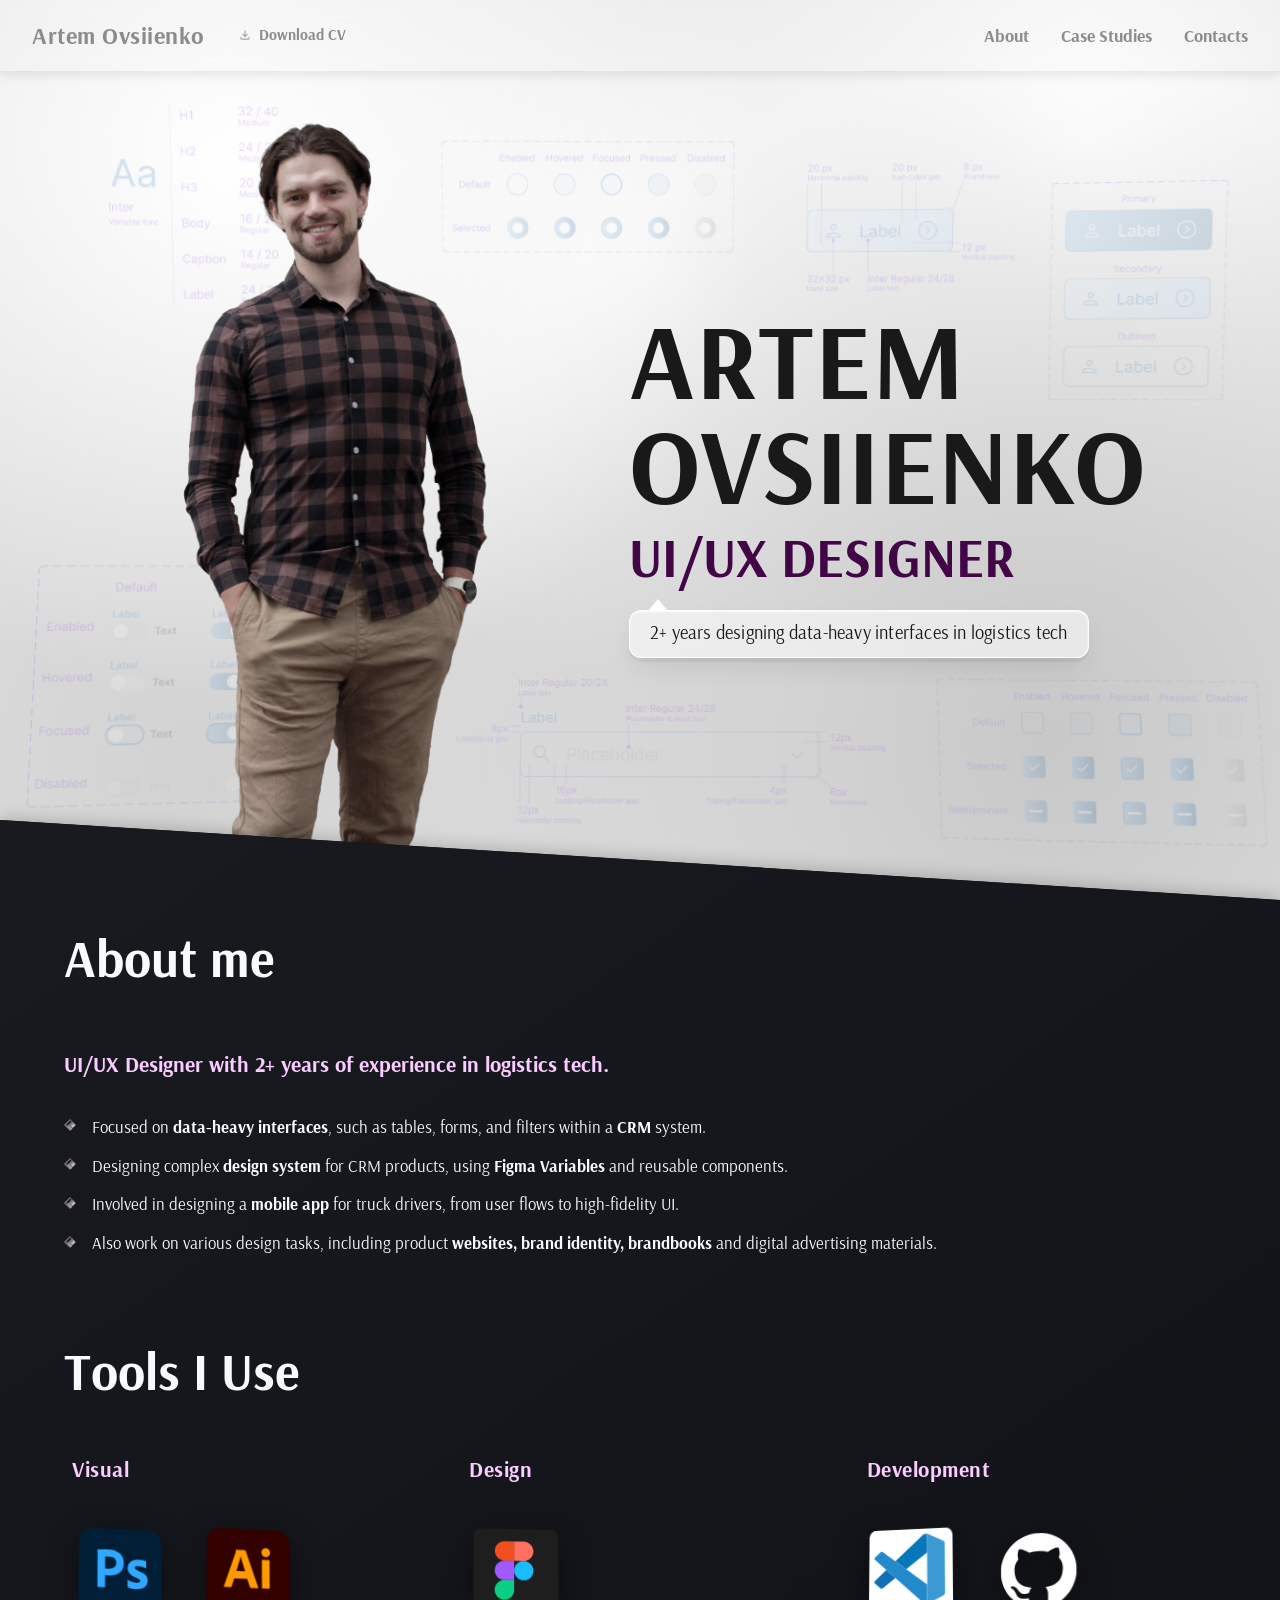
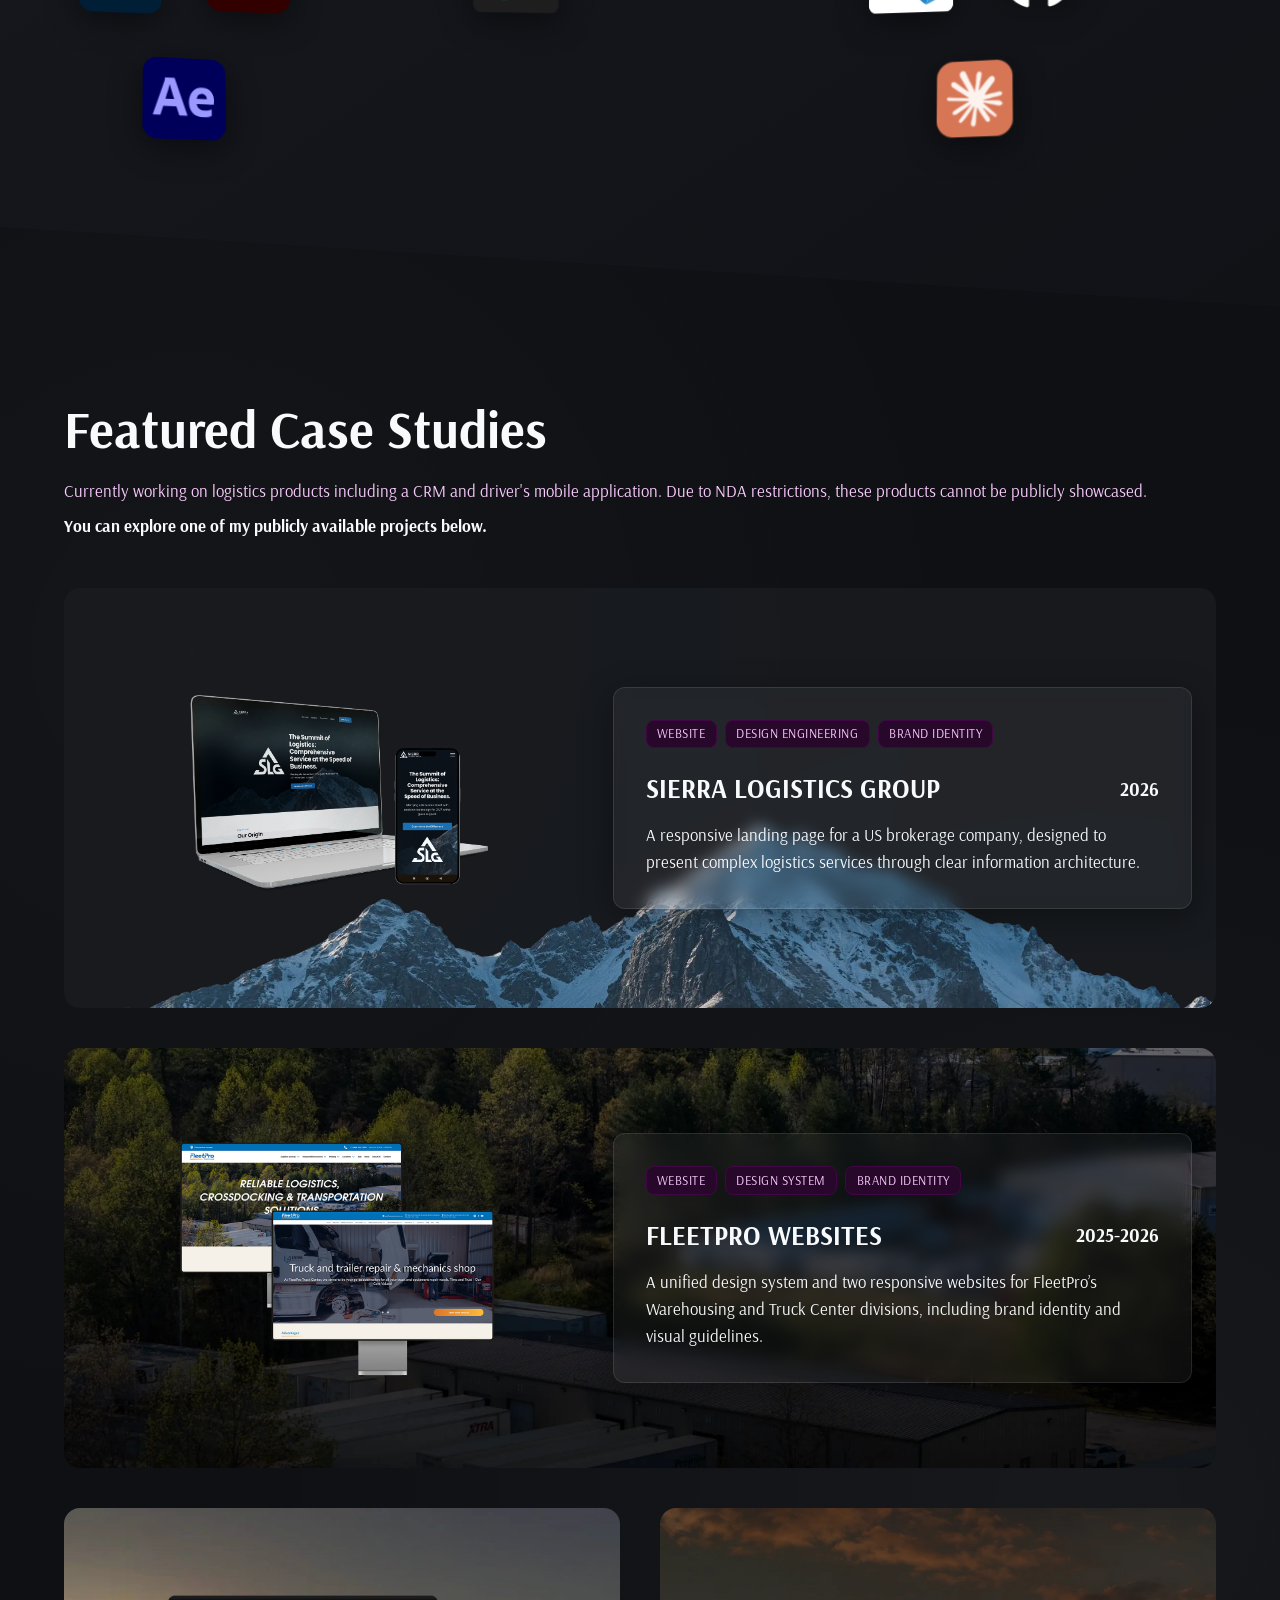
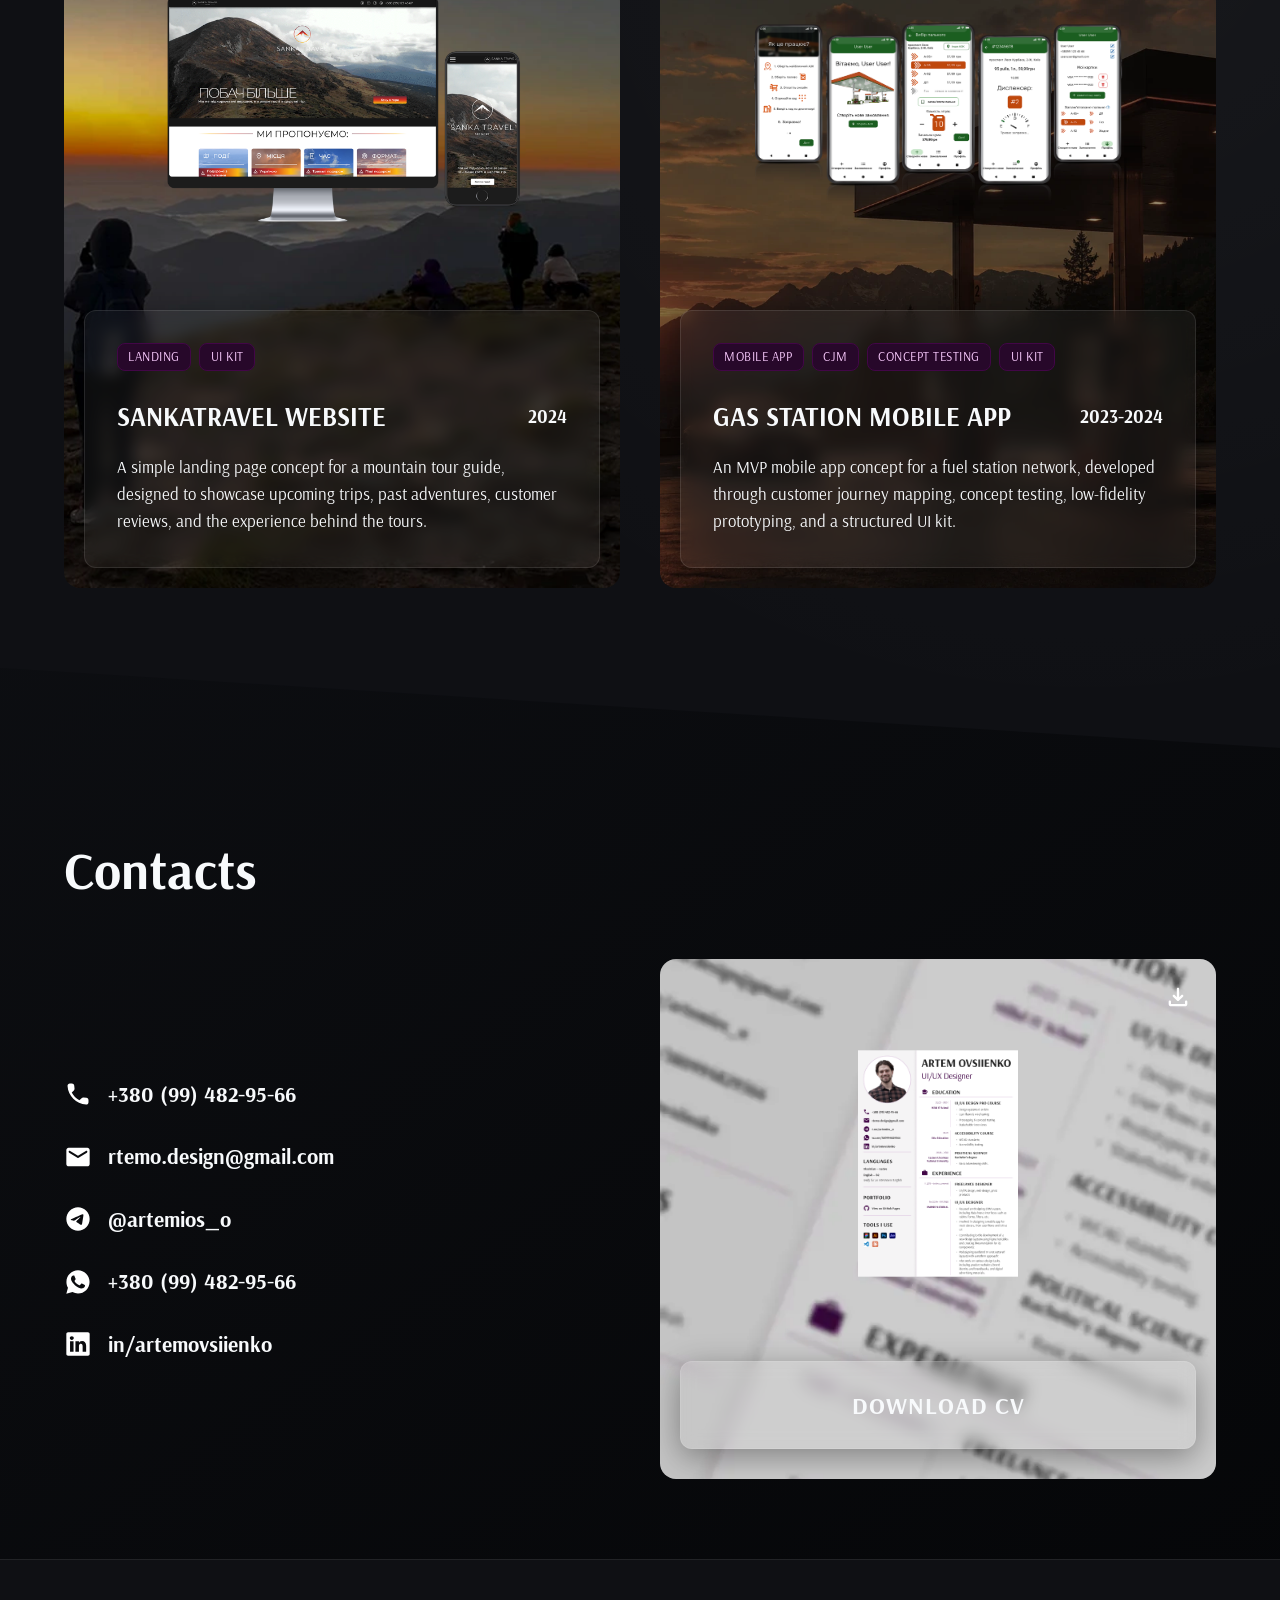
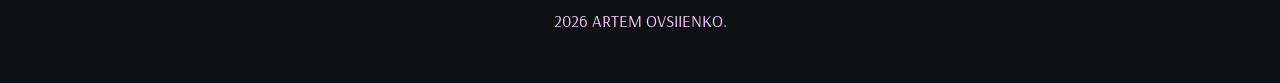
==== index.html @ ab47b5f5 "Update index.html" ====
<!DOCTYPE html>
<html lang="uk">
<head>
  <meta charset="UTF-8" />
  <meta name="viewport" content="width=device-width, initial-scale=1.0" />
  <title>ARTEM OVSIIENKO — UI/UX Designer</title>

  <!-- Open Graph / Messenger Link Previews -->
  <meta property="og:type" content="website" />
  <meta property="og:url" content="https://rtemodesign.github.io/Portfolio/" />
  <meta property="og:title" content="ARTEM OVSIIENKO — UI/UX Designer" />
  <meta property="og:description" content="2+ years designing data-heavy interfaces in logistics tech." />
  <meta property="og:image" content="https://rtemodesign.github.io/Portfolio/Media/og-preview.png" />

  <!-- Twitter / X Link Previews -->
  <meta name="twitter:card" content="summary_large_image" />
  <meta name="twitter:url" content="https://rtemodesign.github.io/Portfolio/" />
  <meta name="twitter:title" content="ARTEM OVSIIENKO — UI/UX Designer" />
  <meta name="twitter:description" content="2+ years designing data-heavy interfaces in logistics tech." />
  <meta name="twitter:image" content="https://rtemodesign.github.io/Portfolio/Media/og-preview.png" />
  
  <!-- Favicons & Manifest -->
  <link rel="icon" href="favicon.ico" sizes="any" />
  <link rel="icon" type="image/svg+xml" href="Media/icons/favicon.svg" />
  <link rel="icon" type="image/png" sizes="32x32" href="Media/icons/favicon-32x32.png" />
  <link rel="apple-touch-icon" href="Media/icons/apple-touch-icon.png" />
  <link rel="manifest" href="site.webmanifest" />

  <link rel="preconnect" href="https://fonts.googleapis.com">
  <link rel="preconnect" href="https://fonts.gstatic.com" crossorigin>
  <link href="https://fonts.googleapis.com/css2?family=Arsenal:ital,wght@0,400;0,700;1,400;1,700&display=swap" rel="stylesheet">
  
  <link rel="stylesheet" href="style.css" />
</head>
<body class="index-page">

  <header class="navbar navbar-home">
    <div class="logo-wrapper">
      <a href="index.html" class="logo">Artem Ovsiienko</a>
      <a href="Media/CV_Artem_Ovsiienko_UIUX.pdf" download class="header-cv-btn">
        <img src="Media/icons/download.svg" alt="" class="cv-icon" />
        <span>Download CV</span>
      </a>
    </div>
    <button class="nav-toggle" id="navToggle" aria-label="Toggle Navigation">
      <span class="bar"></span>
      <span class="bar"></span>
      <span class="bar"></span>
    </button>
    <nav class="nav-menu" id="navMenu">
      <a href="#about-me" class="nav-link">About</a>
      <a href="#work" class="nav-link">Case Studies</a>
      <a href="#contacts" class="nav-link">Contacts</a>
      <a href="Media/CV_Artem_Ovsiienko_UIUX.pdf" download class="nav-link nav-link-cv">Download CV</a>
    </nav>
  </header>

  <section id="about" class="hero-sticky-wrapper">
    <div class="hero-ui-layer" id="heroUiLayer">
      <!-- Desktop & Tablet Elements -->
      <img src="Media/hero/typography.png" alt="" class="ui-float ui-d ui-1" />
      <img src="Media/hero/radio.png" alt="" class="ui-float ui-d ui-2" />
      <img src="Media/hero/button1.png" alt="" class="ui-float ui-d ui-3" />
      <img src="Media/hero/button2.png" alt="" class="ui-float ui-d ui-4" />
      <img src="Media/hero/checkbox.png" alt="" class="ui-float ui-d ui-5" />
      <img src="Media/hero/input.png" alt="" class="ui-float ui-d ui-7" />
      <img src="Media/hero/toggle.png" alt="" class="ui-float ui-d ui-8" />

      <!-- Mobile Elements -->
      <img src="Media/hero/typographym.png" alt="" class="ui-float ui-m ui-m1" />
      <img src="Media/hero/radiom.png" alt="" class="ui-float ui-m ui-m2" />
      <img src="Media/hero/button1m.png" alt="" class="ui-float ui-m ui-m3" />
      <img src="Media/hero/button2m.png" alt="" class="ui-float ui-m ui-m4" />
      <img src="Media/hero/checkboxm.png" alt="" class="ui-float ui-m ui-m5" />
    </div>

    <div class="hero section section-hero">
      <div class="hero-container">
        <div class="hero-header-mobile">
          <h1 class="hero-title">ARTEM OVSIIENKO</h1>
          <p class="hero-lead">UI/UX Designer</p>
          <div class="hero-tagline-3d">
            <span>2+ years designing data-heavy interfaces in logistics tech</span>
          </div>
        </div>

        <div class="hero-img-wrapper">
          <img src="Media/hero/profile.webp" alt="Artem Ovsiienko" class="hero-photo" />
        </div>

        <div class="hero-text">
          <div class="hero-header-desktop">
            <h1 class="hero-title">ARTEM OVSIIENKO</h1>
            <p class="hero-lead">UI/UX Designer</p>
            <div class="hero-tagline-3d">
              <span>2+ years designing data-heavy interfaces in logistics tech</span>
            </div>
          </div>
        </div>
      </div>
    </div>
  </section>

  <div class="bg2-shadow-caster">
    <div class="main-scrolling-content">
      
      <!-- Combined About Me & Tools Section -->
      <section id="about-me" class="section" style="padding-top: 1rem;">
        <div class="section-header">
          <h2>About me</h2>
        </div>

        <p class="about-me-lead">UI/UX Designer with 2+ years of experience in logistics tech.</p>

        <ul class="custom-list">
          <li>Focused on <b>data-heavy interfaces</b>, such as tables, forms, and filters within a <b>CRM</b> system.</li>
          <li>Designing complex <b>design system</b> for CRM products, using <b>Figma Variables</b> and reusable components.</li>
          <li>Involved in designing a <b>mobile app</b> for truck drivers, from user flows to high-fidelity UI.</li>
          <li>Also work on various design tasks, including product <b>websites, brand identity, brandbooks</b> and digital advertising materials.</li>
        </ul>

        <!-- Tools Integrated Block -->
        <div style="margin-top: 4.5rem;">
          <div class="section-header" style="margin-bottom: 2.5rem;">
            <h2>Tools I Use</h2>
          </div>

          <div class="tools-columns-grid">
            <!-- Left Column: Visual -->
            <div class="tools-column">
              <h3 class="tools-column-title">Visual</h3>
              <div class="tools-icon-grid-triangle">
                <div class="tool-card-item">
                  <img src="Media/icons/photoshop.svg" alt="Adobe Photoshop" class="tool-card-icon tool-float-icon" />
                  <div class="tool-tooltip tooltip-right">
                    <h4 class="tooltip-title">Adobe Photoshop</h4>
                    <ul class="tooltip-list">
                      <li>Image editing</li>
                      <li>Visual assets & mockups</li>
                    </ul>
                  </div>
                </div>

                <div class="tool-card-item">
                  <img src="Media/icons/illustrator.svg" alt="Adobe Illustrator" class="tool-card-icon tool-float-icon" />
                  <div class="tool-tooltip tooltip-right">
                    <h4 class="tooltip-title">Adobe Illustrator</h4>
                    <ul class="tooltip-list">
                      <li>Vector graphics</li>
                      <li>Branding</li>
                    </ul>
                  </div>
                </div>

                <div class="tool-card-item tool-item-bottom">
                  <img src="Media/icons/aftereffects.svg" alt="Adobe After Effects" class="tool-card-icon tool-float-icon" />
                  <div class="tool-tooltip tooltip-right">
                    <h4 class="tooltip-title">Adobe After Effects</h4>
                    <ul class="tooltip-list">
                      <li>Motion for basic animations</li>
                    </ul>
                  </div>
                </div>
              </div>
            </div>

            <!-- Central Column: Design -->
            <div class="tools-column">
              <h3 class="tools-column-title">Design</h3>
              <div class="tools-icon-single">
                <div class="tool-card-item">
                  <img src="Media/icons/figma.svg" alt="Figma" class="tool-card-icon tool-float-icon" />
                  <div class="tool-tooltip tooltip-right">
                    <h4 class="tooltip-title">Figma</h4>
                    <ul class="tooltip-list">
                      <li>UI/UX</li>
                      <li>Variables</li>
                      <li>Design systems</li>
                      <li>Wireframing</li>
                      <li>Prototyping</li>
                    </ul>
                  </div>
                </div>
              </div>
            </div>

            <!-- Right Column: Development -->
            <div class="tools-column">
              <h3 class="tools-column-title">Development</h3>
              <div class="tools-icon-grid-triangle">
                <div class="tool-card-item">
                  <img src="Media/icons/vscode.svg" alt="Visual Studio Code" class="tool-card-icon tool-float-icon" />
                  <div class="tool-tooltip tooltip-left">
                    <h4 class="tooltip-title">Visual Studio Code</h4>
                    <ul class="tooltip-list">
                      <li>Website development</li>
                      <li>Front-end implementation</li>
                    </ul>
                  </div>
                </div>

                <div class="tool-card-item">
                  <img src="Media/icons/github.svg" alt="GitHub" class="tool-card-icon tool-float-icon" />
                  <div class="tool-tooltip tooltip-left">
                    <h4 class="tooltip-title">GitHub</h4>
                    <ul class="tooltip-list">
                      <li>Code hosting</li>
                      <li>Website deployment</li>
                      <li>Version control</li>
                    </ul>
                  </div>
                </div>

                <div class="tool-card-item tool-item-bottom">
                  <img src="Media/icons/claude.svg" alt="Claude" class="tool-card-icon tool-float-icon" />
                  <div class="tool-tooltip tooltip-left">
                    <h4 class="tooltip-title">Claude</h4>
                    <ul class="tooltip-list">
                      <li>AI-assisted design & development</li>
                    </ul>
                  </div>
                </div>
              </div>
            </div>
          </div>
        </div>
      </section>

      <!-- Featured Case Studies Section -->
      <section id="work" class="section-elevated-wrapper">
        <div class="section">
          <div class="section-header">
            <h2>Featured Case Studies</h2>
            <p class="nda-text">Currently working on logistics products including a CRM and driver's mobile application. Due to NDA restrictions, these products cannot be publicly showcased.</p>
            <p class="sub-text">You can explore one of my publicly available projects below.</p>
          </div>

          <!-- Main 3-Column Full-Width Cards -->
          <div class="cards-grid">
            <a href="sierralogisticsgroup.html" class="card card-full">
              <img src="Media/sierra_preview_BG.webp" alt="" class="card-bg-img" />
              <div class="card-visual">
                <img src="Media/sierra_preview_mockup.png" alt="" class="card-mockup-img" />
              </div>
              <div class="card-glass-holder">
                <div class="tag-group">
                  <span class="card-tag">WEBSITE</span>
                  <span class="card-tag">DESIGN ENGINEERING</span>
                  <span class="card-tag">BRAND IDENTITY</span>
                </div>
                <div class="card-glass-header">
                  <h3>Sierra Logistics Group</h3>
                  <span class="card-year">2026</span>
                </div>
                <p class="card-desc">A responsive landing page for a US brokerage company, designed to present complex logistics services through clear information architecture.</p>
              </div>
            </a>

            <a href="fleetpro.html" class="card card-full">
              <img src="Media/fleetpro_preview_BG.webp" alt="" class="card-bg-img" />
              <div class="card-visual">
                <img src="Media/fleetpro_preview_mockup.png" alt="" class="card-mockup-img" />
              </div>
              <div class="card-glass-holder">
                <div class="tag-group">
                  <span class="card-tag">WEBSITE</span>
                  <span class="card-tag">DESIGN SYSTEM</span>
                  <span class="card-tag">BRAND IDENTITY</span>
                </div>
                <div class="card-glass-header">
                  <h3>FleetPro websites</h3>
                  <span class="card-year">2025-2026</span>
                </div>
                <p class="card-desc">A unified design system and two responsive websites for FleetPro’s Warehousing and Truck Center divisions, including brand identity and visual guidelines.</p>
              </div>
            </a>
          </div>

          <!-- Secondary 2-Column Stacked Cards -->
          <div class="cards-grid-two" style="margin-top: 2.5rem;">
            <a href="sankatravel.html" class="card card-stacked">
              <img src="Media/sankatravel_preview_BG.webp" alt="" class="card-bg-img" />
              <div class="card-visual-top">
                <img src="Media/sankatravel_preview_mockup.png" alt="" class="card-mockup-img" />
              </div>
              <div class="card-glass-holder">
                <div class="tag-group">
                  <span class="card-tag">LANDING</span>
                  <span class="card-tag">UI KIT</span>
                </div>
                <div class="card-glass-header">
                  <h3>SankaTravel website</h3>
                  <span class="card-year">2024</span>
                </div>
                <p class="card-desc">A simple landing page concept for a mountain tour guide, designed to showcase upcoming trips, past adventures, customer reviews, and the experience behind the tours.</p>
              </div>
            </a>

            <a href="gasstation.html" class="card card-stacked">
              <img src="Media/gasstation_preview_BG.webp" alt="" class="card-bg-img" />
              <div class="card-visual-top">
                <img src="Media/gasstation_preview_mockup.png" alt="" class="card-mockup-img" />
              </div>
              <div class="card-glass-holder">
                <div class="tag-group">
                  <span class="card-tag">MOBILE APP</span>
                  <span class="card-tag">CJM</span>
                  <span class="card-tag">CONCEPT TESTING</span>
                  <span class="card-tag">UI KIT</span>
                </div>
                <div class="card-glass-header">
                  <h3>Gas Station mobile app</h3>
                  <span class="card-year">2023-2024</span>
                </div>
                <p class="card-desc">An MVP mobile app concept for a fuel station network, developed through customer journey mapping, concept testing, low-fidelity prototyping, and a structured UI kit.</p>
              </div>
            </a>
          </div>
        </div>
      </section>

      <section id="contacts" class="section contact-section-clean">
        <div class="section-header">
          <h2>Contacts</h2>
        </div>

        <div class="contact-grid-two">
          <div class="contact-list">
            <a href="tel:+380994829566" class="contact-item">
              <img src="Media/icons/phone.svg" alt="" class="contact-icon" />
              <span>+380 (99) 482-95-66</span>
            </a>
            <a href="mailto:rtemo.design@gmail.com" class="contact-item">
              <img src="Media/icons/email.svg" alt="" class="contact-icon" />
              <span>rtemo.design@gmail.com</span>
            </a>
            <a href="https://t.me/artemios_o" target="_blank" rel="noopener" class="contact-item">
              <img src="Media/icons/telegram.svg" alt="" class="contact-icon" />
              <span>@artemios_o</span>
            </a>
            <a href="https://wa.me/380994829566" target="_blank" rel="noopener" class="contact-item">
              <img src="Media/icons/whatsapp.svg" alt="" class="contact-icon" />
              <span>+380 (99) 482-95-66</span>
            </a>
            <a href="https://linkedin.com/in/artemovsiienko" target="_blank" rel="noopener" class="contact-item">
              <img src="Media/icons/linkedin.svg" alt="" class="contact-icon" />
              <span>in/artemovsiienko</span>
            </a>
          </div>

          <a href="Media/CV_Artem_Ovsiienko_UIUX.pdf" download class="card card-stacked card-cv">
            <img src="Media/cv_BG.webp" alt="" class="card-bg-img" />
            <div class="card-visual-top">
              <img src="Media/icons/download.svg" alt="" class="card-corner-icon" />
              <img src="Media/cv.png" alt="" class="card-mockup-img" />
            </div>
            <div class="card-glass-holder card-glass-holder-cv">
              <h3 class="cv-title-centered">DOWNLOAD CV</h3>
            </div>
          </a>
        </div>
      </section>

      <!-- Footer in Separate Standalone Section -->
      <section class="footer-section-wrapper">
        <footer>
          <p class="footer-text">2026 ARTEM OVSIIENKO.</p>
        </footer>
      </section>

    </div>
  </div>

  <script src="script.js"></script>
</body>
</html>
---- style.css ----
:root {
  --bg-dark: #090a0c;
  --bg-card: rgba(26, 28, 33, 0.75);
  --bg-elevated: #0f1014;
  --bg-solid-grey: #1a1c21;
  --text-primary: #f8fafc;
  --text-muted: #94a3b8;
  --accent: #e2e8f0;
  --accent-rose: #FBCCFF;
  --border-color: rgba(255, 255, 255, 0.12);
  --border-hover: rgba(255, 255, 255, 0.35);
  --font-family: 'Arsenal', sans-serif;
  --max-width: 1200px;
  --radius: 16px;
  --transition: all 0.8s cubic-bezier(0.22, 1, 0.36, 1);
  --scroll-progress: 0%;
}
* {
  box-sizing: border-box;
  margin: 0;
  padding: 0;
}
html {
  scroll-behavior: smooth;
}

/* Anchor Scroll Padding Offset */
#about-me,
#work,
#contacts {
  scroll-margin-top: 100px;
}

body {
  background-color: var(--bg-dark);
  background-image: 
    radial-gradient(circle at 15% 20%, rgba(50, 53, 61, 0.35) 0%, transparent 40%),
    radial-gradient(circle at 85% 60%, rgba(35, 38, 44, 0.45) 0%, transparent 45%),
    radial-gradient(circle at 50% 90%, rgba(20, 22, 26, 0.6) 0%, transparent 50%);
  background-attachment: fixed;
  color: var(--text-primary);
  font-family: var(--font-family);
  line-height: 1.6;
}
body.index-page {
  background-color: #c8c8c8; 
  background-image: none;
}
h1 { font-weight: 700; line-height: 1.02; letter-spacing: 0.5px; margin-bottom: 0.75rem; text-transform: uppercase; }
h2 { font-size: 3.25rem; font-weight: 700; margin-bottom: 0.5rem; }
h3 { font-size: 1.65rem; font-weight: 700; color: var(--text-primary); text-transform: uppercase; }
p { color: var(--text-muted); margin-bottom: 1rem; font-size: 1.05rem; }
a { color: var(--accent); text-decoration: none; transition: var(--transition); }
.section {
  max-width: var(--max-width);
  margin: 0 auto;
  padding: 5rem 1.5rem;
}
.section-hero {
  padding-top: clamp(3.2rem, 7vh, 5.5rem);
  padding-bottom: 0;
  width: 100%;
  height: 100%;
  display: flex;
  align-items: flex-end;
  position: relative;
  z-index: 3;
}
.section-no-frame {
  background: transparent;
  padding: 5rem 1.5rem;
}
.section-header {
  margin-bottom: 3rem;
}
.nda-text, .earlier-work-intro {
  color: var(--accent-rose);
  font-size: 1.05rem;
  margin-bottom: 0.5rem;
}
.section-header .sub-text {
  color: var(--text-primary);
  font-weight: 700;
  margin-top: 0.5rem;
}
.custom-list {
  list-style: none;
  padding-left: 0;
  margin-bottom: 1.5rem;
}
.custom-list li {
  position: relative;
  padding-left: 1.75rem;
  margin-bottom: 0.75rem;
  color: var(--text-primary);
  font-size: 1.05rem;
  font-weight: 400;
}
.custom-list li b {
  font-weight: 700;
  color: var(--text-primary);
}
.custom-list li::before {
  content: "";
  position: absolute;
  left: 0;
  top: 0.35rem;
  width: 12px;
  height: 12px;
  background: url('Media/icons/diamond.svg') no-repeat center center;
  background-size: contain;
}
.custom-list-dark li {
  color: #0f172a !important;
}
.custom-list-dark li b {
  color: #0f172a !important;
}
.hero-lead {
  font-size: 1.5rem;
  font-weight: 700;
  line-height: 1.35;
  color: var(--accent-rose);
  margin-bottom: 2.5rem;
}
.hero-header-mobile {
  display: none;
}
.hero-header-desktop {
  display: block;
}
.navbar {
  position: fixed;
  top: 0;
  left: 0;
  right: 0;
  width: 100%;
  backdrop-filter: blur(8px);
  -webkit-backdrop-filter: blur(8px);
  display: flex;
  flex-wrap: wrap;
  justify-content: space-between;
  align-items: center;
  padding: 1rem 2rem;
  z-index: 1000;
  box-shadow: 0 2px 12px rgba(0, 0, 0, 0.12);
  transition: var(--transition);
  background: rgba(220, 220, 220, 0.05) !important;
  border-bottom: 1px solid rgba(255, 255, 255, 0.1);
}
.navbar .logo,
.navbar .header-phone,
.navbar .nav-link,
.navbar .header-cv-btn {
  color: #8C8C8C !important;
}
.navbar .nav-link:hover,
.navbar .header-phone:hover,
.navbar .logo:hover,
.navbar .header-cv-btn:hover {
  color: #C0A5C2 !important;
}
.logo-wrapper {
  display: flex;
  align-items: center;
  gap: 1.25rem;
}
.logo {
  font-size: 1.5rem;
  font-weight: 700;
  letter-spacing: 0.5px;
  transition: var(--transition);
}
.header-cv-btn {
  display: inline-flex;
  align-items: center;
  gap: 0.45rem;
  font-weight: 700;
  font-size: 0.95rem;
  text-decoration: none;
  padding: 0.35rem 0.8rem;
  border: 1px solid rgba(255, 255, 255, 0.18);
  border-radius: 6px;
  background: rgba(255, 255, 255, 0.03);
  transition: var(--transition);
}
.header-cv-btn .cv-icon {
  width: 14px;
  height: 14px;
  object-fit: contain;
  filter: brightness(0) invert(0.65);
  transition: var(--transition);
}
.header-cv-btn:hover {
  border-color: rgba(180, 180, 180, 0.4);
  background: rgba(255, 255, 255, 0.08);
}
.header-cv-btn:hover .cv-icon {
  filter: brightness(0) invert(0.75);
}
.nav-link-cv {
  display: none !important;
}
.nav-menu {
  display: flex;
  align-items: center;
  gap: 2rem;
}
.nav-link {
  font-weight: 700;
  font-size: 1.1rem;
  display: inline-block;
  transition: transform 0.25s ease, color 0.25s ease;
  transform-origin: center;
}
.nav-link.active {
  color: var(--text-primary) !important;
  transform: scale(1.1);
  text-shadow: 0 0 12px rgba(248, 250, 252, 0.3);
}
.nav-toggle {
  display: none;
  background: none;
  border: none;
  cursor: pointer;
  flex-direction: column;
  gap: 5px;
}
.bar {
  width: 24px;
  height: 2px;
  background-color: #8C8C8C;
  transition: var(--transition);
}
.nav-external-icon {
  width: 14px;
  height: 14px;
  object-fit: contain;
  filter: brightness(0) invert(0.65);
  transition: var(--transition);
}
.mobile-only-floating {
  display: none !important;
}
.btn,
.btn-outline-back,
.btn-floating-external,
.btn-section-external {
  display: inline-flex;
  align-items: center;
  justify-content: center;
  padding: 0.6rem 1.25rem;
  border-radius: 8px;
  font-weight: 700;
  font-size: 1rem;
  text-align: center;
  cursor: pointer;
  transition: var(--transition);
  text-decoration: none !important;
  color: #8C8C8C !important;
  background: rgba(255, 255, 255, 0.03);
  border: 1px solid rgba(255, 255, 255, 0.18);
}
.btn:hover,
.btn-outline-back:hover,
.btn-floating-external:hover,
.btn-section-external:hover {
  color: #C0A5C2 !important;
  border-color: rgba(180, 180, 180, 0.4);
  background: rgba(255, 255, 255, 0.08);
  transform: translateY(-2px);
}
.btn:hover .nav-external-icon,
.btn-outline-back:hover .nav-external-icon,
.btn-floating-external:hover .external-icon,
.btn-section-external:hover .nav-external-icon {
  filter: brightness(0) invert(0.75);
}
.hero-sticky-wrapper {
  position: sticky;
  top: 0;
  z-index: 1;
  height: 100vh;
  min-height: 100vh;
  display: flex;
  align-items: flex-end;
  justify-content: center;
  background-color: #e5e5e5; 
  background-image: 
    radial-gradient(circle at 18% 18%, #ffffff 0%, transparent 42%),
    radial-gradient(circle at 82% 82%, #c8c8c8 0%, transparent 52%),
    radial-gradient(circle at 50% 30%, #f9f9f9 0%, transparent 45%),
    radial-gradient(circle at 85% 15%, #ffffff 0%, transparent 35%),
    radial-gradient(circle at 15% 85%, #d2d2d2 0%, transparent 48%);
  overflow: hidden;
  perspective: 1200px;
}
.hero-ui-layer {
  position: absolute;
  top: 0;
  left: 0;
  width: 100%;
  height: 100%;
  z-index: 2;
  pointer-events: none;
  transform-style: preserve-3d;
}
.ui-float {
  position: absolute;
  will-change: transform, opacity;
  transform-style: preserve-3d;
  opacity: 0.2;
  transition: opacity 1.8s cubic-bezier(0.16, 1, 0.3, 1);
}
.ui-float.tagline-active {
  opacity: 0.7;
}
.ui-m { display: none; }
.ui-1 { width: clamp(160px, 15vw, 246px); top: 11%; left: 8%; transform-origin: center; }
.ui-2 { width: clamp(250px, 24vw, 424px); top: 15%; left: 34%; transform-origin: center; }
.ui-3 { width: clamp(180px, 18vw, 316px); top: 18%; right: 20%; transform-origin: center; }
.ui-4 { width: clamp(160px, 15vw, 272px); top: 19%; right: 4%; transform-origin: center; }
.ui-5 { width: clamp(260px, 25vw, 440px); bottom: 6%; right: 2%; transform-origin: center; }
.ui-7 { width: clamp(300px, 35vw, 642px); bottom: 8%; right: 30%; transform-origin: center; }
.ui-8 { width: clamp(180px, 20vw, 307px); bottom: 10%; left: 3%; transform-origin: center; }

.hero-container {
  display: grid;
  grid-template-columns: 1fr 1.1fr;
  gap: 2rem;
  width: 100%;
  height: 100%;
  align-items: stretch;
}
.hero-img-wrapper {
  width: 100%;
  height: 100%;
  display: flex;
  align-items: flex-end;
  overflow: hidden;
}
.hero-photo {
  width: 100%;
  max-height: calc(100vh - 65px);
  object-fit: contain;
  display: block;
  margin-bottom: 0;
}
.hero-text {
  display: flex;
  flex-direction: column;
  justify-content: center;
  height: 100%;
}

.index-page .hero-title {
  font-size: clamp(4rem, 12vh, 11rem) !important;
  line-height: 0.98;
  color: #191919 !important;
}
.index-page .hero-lead {
  font-size: clamp(3rem, 6vh, 7rem) !important;
  font-weight: 700;
  line-height: 1.05;
  color: #420647 !important;
  margin-bottom: 0;
  text-transform: uppercase;
}

/* === HERO 3D TAGLINE BADGE === */
.hero-tagline-3d {
  position: relative;
  display: inline-flex;
  align-items: center;
  margin-top: 1.5rem;
  padding: 0.65rem 1.25rem;
  background: rgba(255, 255, 255, 0.55);
  backdrop-filter: blur(16px);
  -webkit-backdrop-filter: blur(16px);
  border: 1px solid rgba(255, 255, 255, 0.85);
  border-radius: 12px;
  color: #191919;
  font-size: 1.15rem;
  font-weight: 400;
  line-height: 1.35;
  letter-spacing: 0.2px;
  box-shadow: 
    0 12px 30px -8px rgba(0, 0, 0, 0.12),
    0 4px 0 0 rgba(0, 0, 0, 0.05),
    inset 0 1px 2px rgba(255, 255, 255, 0.9);
  transform: translateZ(15px);
  transition: transform 0.8s cubic-bezier(0.16, 1, 0.3, 1), box-shadow 0.8s cubic-bezier(0.16, 1, 0.3, 1), background 0.8s ease;
  will-change: transform;
  cursor: pointer;
}

.hero-tagline-3d::before {
  content: "";
  position: absolute;
  bottom: 100%;
  left: 18px;
  border-width: 0 10px 12px 10px;
  border-style: solid;
  border-color: transparent transparent #ffffff transparent;
  transition: border-color 0.8s ease;
}

.hero-tagline-3d:hover {
  transform: translateZ(25px) translateY(-3px);
  background: rgba(255, 255, 255, 0.75);
  box-shadow: 
    0 18px 36px -8px rgba(0, 0, 0, 0.16),
    0 6px 0 0 rgba(0, 0, 0, 0.08),
    inset 0 1px 2px rgba(255, 255, 255, 1);
}

.hero-tagline-3d:hover::before {
  border-color: transparent transparent #ffffff transparent;
}

.tagline-diamond {
  display: none !important;
}

.bg2-shadow-caster {
  position: relative;
  z-index: 2;
  margin-top: -80px;
  filter: drop-shadow(0 -2px 8px rgba(0, 0, 0, 0.2));
}
.main-scrolling-content {
  background-color: #050608;
  background-image: linear-gradient(145deg, #181a20 0%, #050608 100%);
  clip-path: polygon(0 0, 100% 80px, 100% 100%, 0 100%);
  padding-top: 5rem;
}

.about-me-lead {
  font-size: 1.35rem;
  font-weight: 700;
  color: var(--accent-rose);
  margin-bottom: 2rem;
}

.section-elevated-wrapper {
  width: 100vw;
  position: relative;
  left: 50%;
  right: 50%;
  margin-left: -50vw;
  margin-right: -50vw;
  background-color: var(--bg-elevated);
  background-image: 
    radial-gradient(circle at 15% 20%, rgba(255, 255, 255, 0.025) 0%, transparent 40%),
    radial-gradient(circle at 85% 60%, rgba(255, 255, 255, 0.035) 0%, transparent 50%);
  color: var(--text-primary);
  clip-path: polygon(0 0, 100% 80px, 100% 100%, 0 calc(100% - 80px));
  padding-top: 80px; 
  padding-bottom: 80px;
}

.card {
  text-decoration: none !important;
  color: inherit;
  cursor: pointer;
}
.cards-grid {
  display: grid;
  grid-template-columns: repeat(3, 1fr);
  gap: 2.5rem;
}
.card-full {
  grid-column: span 3;
  display: grid;
  grid-template-columns: 1fr 1.1fr;
  align-items: center;
  background-color: var(--bg-card);
  border: none;
  border-radius: var(--radius);
  overflow: hidden;
  position: relative;
  transition: var(--transition);
  min-height: 420px;
}
.card-title-rose {
  color: var(--accent-rose);
}
.card-stacked {
  display: flex;
  flex-direction: column;
  background-color: var(--bg-card);
  border: none;
  border-radius: var(--radius);
  overflow: hidden;
  position: relative;
  transition: var(--transition);
  min-height: 680px;
}
.card-visual-top {
  position: relative;
  z-index: 2;
  width: 100%;
  height: 400px;
  display: flex;
  align-items: center;
  justify-content: center;
  padding: 0.5rem 1.5rem 0;
  overflow: hidden;
}
.card-corner-icon {
  position: absolute;
  top: 1.5rem;
  right: 1.5rem;
  width: 28px;
  height: 28px;
  z-index: 3;
  object-fit: contain;
  transition: var(--transition);
}
.card-bg-img {
  position: absolute;
  top: 0;
  left: 0;
  width: 100%;
  height: 100%;
  object-fit: cover;
  z-index: 1;
  transform: scale(1);
  transition: var(--transition);
}
.card-visual {
  position: relative;
  z-index: 2;
  width: 100%;
  height: 100%;
  min-height: 380px;
  display: flex;
  align-items: center;
  justify-content: center;
  padding: 1.5rem;
}
.card-mockup-img {
  position: relative;
  z-index: 2;
  max-width: 90%;
  max-height: 85%;
  object-fit: contain;
  transform: scale(0.8);
  transition: var(--transition);
}
.card-visual-top .card-mockup-img {
  max-width: 100%;
  max-height: 100%;
  transform: scale(0.8);
}

/* === CARD GLASS HOLDER & FIREFLY INTERACTIVE GLOW === */
.card-glass-holder {
  position: relative;
  z-index: 2;
  margin: 1.5rem 1.5rem 1.5rem 0;
  padding: 2rem;
  background: rgba(255, 255, 255, 0.05);
  backdrop-filter: blur(8px);
  -webkit-backdrop-filter: blur(8px);
  border: 1px solid rgba(255, 255, 255, 0.10);
  border-radius: calc(var(--radius) - 4px);
  display: flex;
  flex-direction: column;
  justify-content: space-between;
  flex-grow: 1;
  transition: var(--transition);
  box-shadow: 0 8px 32px 0 rgba(0, 0, 0, 0.37);
  overflow: hidden;
}

/* Mouse-following "Firefly" gradient glow */
.card-glass-holder::before {
  content: "";
  position: absolute;
  top: 0;
  left: 0;
  right: 0;
  bottom: 0;
  border-radius: inherit;
  background: radial-gradient(
    380px circle at var(--vp-x, 50%) var(--vp-y, 50%),
    rgba(251, 204, 255, 0.10) 0%,
    rgba(226, 165, 235, 0.04) 35%,
    rgba(251, 204, 255, 0) 70%
  );
  opacity: 0;
  pointer-events: none;
  transition: opacity 0.5s ease;
  z-index: 1;
}

.card:hover .card-glass-holder::before {
  opacity: 1;
}

.card-stacked .card-glass-holder {
  margin: 0.1rem 1.25rem 1.25rem;
}

.card-glass-holder > * {
  position: relative;
  z-index: 2;
}

.card-glass-header {
  display: flex;
  justify-content: space-between;
  align-items: center;
  margin-bottom: 0.75rem; 
}

/* === CARD TAGS / CHIPS === */
.tag-group {
  display: flex;
  align-items: center;
  flex-wrap: wrap;
  gap: 0.5rem;
  margin-bottom: 1.25rem;
}
.card-tag {
  font-size: 0.8rem;
  font-weight: 400;
  color: #FBCCFF;
  background-color: #27082A;
  border: 1px solid #420647;
  text-transform: uppercase;
  padding: 0.35rem 0.65rem;
  border-radius: 8px;
  letter-spacing: 0.5px;
  line-height: 1.2;
}
.card-year {
  font-size: 1.15rem;
  font-weight: 700;
  color: #F8FAFC;
}
.card-desc {
  color: #F8FAFC;
  font-size: 1.05rem;
  margin-bottom: 0;
}
.card:hover {
  box-shadow: 0 16px 40px rgba(0, 0, 0, 0.6);
}
.card:hover .card-bg-img {
  transform: scale(1.02);
}
.card:hover .card-mockup-img {
  transform: scale(1) translateY(-4px);
}
.card-stacked:hover .card-visual-top .card-mockup-img {
  transform: scale(1) translateY(-4px);
}
.card:hover .card-corner-icon {
  transform: translateY(-2px) scale(1.1);
}
.card:hover .card-glass-holder {
  background: rgba(255, 255, 255, 0.08);
  border-color: rgba(255, 255, 255, 0.20);
}

/* === TOOLS I USE SECTION STYLING & TOOLTIPS === */
.tools-columns-grid {
  display: grid;
  grid-template-columns: repeat(3, 1fr);
  gap: 2.5rem;
  margin-top: 2rem;
}
.tools-column {
  display: flex;
  flex-direction: column;
  align-items: flex-start;
  text-align: left;
  padding: 0 0.5rem;
  position: relative;
  z-index: 1;
}
.tools-column:hover {
  z-index: 20;
}
.tools-column-title {
  font-size: 1.35rem;
  font-weight: 700;
  color: var(--accent-rose);
  letter-spacing: 0.5px;
  margin-bottom: 2.5rem;
  text-align: left;
  text-transform: none;
}

.tools-icon-single {
  display: flex;
  justify-content: flex-start;
  align-items: center;
  width: 100%;
}

.tools-icon-grid-triangle {
  display: grid;
  grid-template-columns: repeat(2, auto);
  gap: 2.25rem 2.25rem;
  justify-content: flex-start;
  align-items: center;
  width: 100%;
}
.tools-icon-grid-triangle .tool-item-bottom {
  grid-column: 1 / -1;
  justify-self: center;
}

.tool-card-item {
  position: relative;
  display: flex;
  flex-direction: column;
  align-items: center;
  cursor: pointer;
  perspective: 1000px;
  z-index: 1;
}
.tool-card-item:hover {
  z-index: 100;
}

.tool-card-icon {
  width: 92px;
  height: 92px;
  object-fit: contain;
  filter: drop-shadow(0 8px 16px rgba(0, 0, 0, 0.45));
  will-change: transform;
  transition: filter 0.5s ease;
}

/* === Liquid Glass Tooltip Base === */
.tool-tooltip {
  position: absolute;
  top: 50%;
  background: rgba(255, 255, 255, 0.05);
  backdrop-filter: blur(16px);
  -webkit-backdrop-filter: blur(16px);
  border: 1px solid rgba(255, 255, 255, 0.15);
  border-radius: 12px;
  padding: 1.1rem 1.4rem;
  box-shadow: 0 16px 40px rgba(0, 0, 0, 0.6);
  z-index: 200;
  pointer-events: none;
  opacity: 0;
  visibility: hidden;
  width: max-content;
  min-width: 210px;
  text-align: left;
}

/* --- Expanding from Left to Right (0.85s) --- */
.tooltip-right {
  left: calc(100% + 20px);
  transform: translateY(-50%) translateX(-20px);
  clip-path: inset(0 100% 0 0);
  transition: opacity 0.6s ease, visibility 0.6s ease, transform 0.85s cubic-bezier(0.16, 1, 0.3, 1), clip-path 0.85s cubic-bezier(0.16, 1, 0.3, 1);
}
.tooltip-right::before {
  content: "";
  position: absolute;
  top: 50%;
  right: 100%;
  transform: translateY(-50%);
  border-width: 7px;
  border-style: solid;
  border-color: transparent rgba(255, 255, 255, 0.15) transparent transparent;
}
.tool-card-item:hover .tooltip-right {
  opacity: 1;
  visibility: visible;
  transform: translateY(-50%) translateX(0);
  clip-path: inset(0 0 0 0);
}

/* --- Expanding from Right to Left (0.85s) --- */
.tooltip-left {
  right: calc(100% + 20px);
  transform: translateY(-50%) translateX(20px);
  clip-path: inset(0 0 0 100%);
  transition: opacity 0.6s ease, visibility 0.6s ease, transform 0.85s cubic-bezier(0.16, 1, 0.3, 1), clip-path 0.85s cubic-bezier(0.16, 1, 0.3, 1);
}
.tooltip-left::before {
  content: "";
  position: absolute;
  top: 50%;
  left: 100%;
  transform: translateY(-50%);
  border-width: 7px;
  border-style: solid;
  border-color: transparent transparent transparent rgba(255, 255, 255, 0.15);
}
.tool-card-item:hover .tooltip-left {
  opacity: 1;
  visibility: visible;
  transform: translateY(-50%) translateX(0);
  clip-path: inset(0 0 0 0);
}

/* === Tooltip Text & List Content === */
.tooltip-title {
  font-size: 1.1rem;
  font-weight: 700;
  color: #ffffff;
  margin-bottom: 0.75rem;
  border-bottom: 1px solid rgba(255, 255, 255, 0.12);
  padding-bottom: 0.4rem;
  opacity: 0;
  transform: translateY(6px);
  transition: opacity 0.35s ease, transform 0.35s ease;
}

.tooltip-list {
  list-style: none;
  padding: 0;
  margin: 0;
}
.tooltip-list li {
  position: relative;
  padding-left: 1.35rem;
  margin-bottom: 0.4rem;
  color: var(--accent-rose);
  font-size: 0.95rem;
  font-weight: 700;
  white-space: nowrap;
  opacity: 0;
  transform: translateY(6px);
  transition: opacity 0.35s ease, transform 0.35s ease;
}
.tooltip-list li:last-child {
  margin-bottom: 0;
}
.tooltip-list li::before {
  content: "";
  position: absolute;
  left: 0;
  top: 0.25rem;
  width: 10px;
  height: 10px;
  background: url('Media/icons/diamond.svg') no-repeat center center;
  background-size: contain;
}

/* Staggered Text Entrance */
.tool-card-item:hover .tooltip-title {
  opacity: 1;
  transform: translateY(0);
  transition-delay: 0.3s;
}
.tool-card-item:hover .tooltip-list li {
  opacity: 1;
  transform: translateY(0);
  transition-delay: 0.4s;
}
.tool-card-item:hover .tooltip-list li:nth-child(2) { transition-delay: 0.48s; }
.tool-card-item:hover .tooltip-list li:nth-child(3) { transition-delay: 0.56s; }
.tool-card-item:hover .tooltip-list li:nth-child(4) { transition-delay: 0.64s; }
.tool-card-item:hover .tooltip-list li:nth-child(5) { transition-delay: 0.72s; }

.cards-grid-two {
  display: grid;
  grid-template-columns: repeat(2, 1fr);
  gap: 2.5rem;
}
.contact-section-clean {
  padding: 5rem 1.5rem;
}
.contact-grid-two {
  display: grid;
  grid-template-columns: 1fr 1fr;
  gap: 2.5rem;
  align-items: stretch;
}
.contact-list {
  display: flex;
  flex-direction: column;
  justify-content: center;
  gap: 1.75rem;
}
.contact-item {
  display: flex;
  align-items: center;
  gap: 1rem;
  color: var(--text-primary);
  font-size: 1.35rem;
  font-weight: 700;
  text-decoration: none !important;
  transition: var(--transition);
}
.contact-item:hover {
  color: var(--accent-rose);
  transform: translateX(4px);
}
.contact-icon {
  width: 28px;
  height: 28px;
  object-fit: contain;
  transition: var(--transition);
}
.card-cv {
  min-height: 520px;
}
.card-glass-holder-cv {
  align-items: center;
  justify-content: center;
  margin: 0.75rem 1.25rem 1.25rem;
  padding: 1.5rem;
  flex-grow: 0;
}
.cv-title-centered {
  text-align: center;
  font-size: 1.5rem;
  letter-spacing: 1px;
  margin-bottom: 0;
}
.modal-overlay {
  position: fixed;
  top: 0;
  left: 0;
  width: 100vw;
  height: 100vh;
  background: rgba(0, 0, 0, 0.75);
  backdrop-filter: blur(8px);
  -webkit-backdrop-filter: blur(8px);
  z-index: 2000;
  display: flex;
  align-items: center;
  justify-content: center;
  padding: 1.5rem;
  opacity: 0;
  visibility: hidden;
  transition: all 0.3s ease;
}
.modal-overlay.active {
  opacity: 1;
  visibility: visible;
}
.modal-box {
  background: rgba(26, 28, 33, 0.95);
  border: 1px solid rgba(255, 255, 255, 0.2);
  border-radius: var(--radius);
  padding: 2.25rem;
  max-width: 480px;
  width: 100%;
  box-shadow: 0 20px 50px rgba(0, 0, 0, 0.8);
  transform: translateY(20px);
  transition: transform 0.3s ease;
}
.modal-overlay.active .modal-box {
  transform: translateY(0);
}
.modal-box h3 {
  margin-bottom: 0.75rem;
  font-size: 1.5rem;
}
.modal-box p {
  color: var(--text-primary);
  font-size: 1.05rem;
  margin-bottom: 1.75rem;
  line-height: 1.5;
}
.modal-actions {
  display: flex;
  gap: 1rem;
  justify-content: flex-end;
}
.btn-modal-cancel {
  background: transparent;
  color: var(--text-muted);
  border: 1px solid var(--border-color);
  padding: 0.75rem 1.25rem;
}
.btn-modal-cancel:hover {
  color: var(--text-primary);
  border-color: var(--border-hover);
}
.btn-modal-confirm {
  background: var(--text-primary);
  color: #000;
  padding: 0.75rem 1.5rem;
}
.btn-modal-confirm:hover {
  background: #ffffff;
  color: #000;
}
.case-nav-right {
  display: flex;
  align-items: center;
  gap: 1rem;
  flex-shrink: 0;
}
.back-arrow-icon {
  width: 16px;
  height: 16px;
  flex-shrink: 0;
  stroke: #8C8C8C;
  transition: var(--transition);
}
.btn-back-nav:hover .back-arrow-icon {
  stroke: #C0A5C2;
}
.case-gallery-container {
  width: 100%;
  max-width: 1000px; 
  margin: 0 auto;
  padding: 6rem 1.5rem 4rem;
  display: flex;
  flex-direction: column;
  align-items: center; 
  gap: 2.5rem;
}
.case-detail-container {
  width: 100%;
  max-width: 1200px;
  margin: 0 auto;
  padding: 10rem 1.5rem 2rem;
  display: flex;
  flex-direction: column;
  gap: 5rem;
}
.case-hero-grid {
  display: grid;
  grid-template-columns: 1fr 1fr;
  gap: 3.5rem;
  align-items: center;
}
.case-hero-img-wrapper {
  width: 100%;
}
.case-hero-img {
  width: 100%;
  height: auto;
  object-fit: contain;
  display: block;
}
.case-title {
  font-size: 4.25rem;
  font-weight: 700;
  line-height: 1.05;
  color: var(--text-primary);
  margin-bottom: 1rem;
}
.case-subtitle {
  font-size: 1.35rem;
  font-weight: 700;
  color: var(--accent-rose);
  margin-bottom: 2rem;
}
.role-label {
  display: block;
  font-size: 1.15rem;
  font-weight: 700;
  color: var(--text-primary);
  margin-bottom: 0.75rem;
}
.case-tools-block {
  margin-top: 1.75rem;
}
.tools-icon-row {
  display: flex;
  align-items: center;
  gap: 1.25rem;
}
.tool-icon {
  width: 32px;
  height: 32px;
  object-fit: contain;
  transition: var(--transition);
  filter: drop-shadow(0 4px 8px rgba(0, 0, 0, 0.3));
}
.tool-icon:hover {
  transform: translateY(-3px) scale(1.1);
}
.case-section {
  display: flex;
  flex-direction: column;
  gap: 2rem;
  width: 100%;
  max-width: 1200px;
}
.case-lead-text {
  font-size: 1.2rem;
  line-height: 1.7;
  color: var(--text-primary);
  width: 100%;
}
.comparison-split-wrapper {
  display: grid;
  grid-template-columns: 1fr 1fr;
  gap: 2.5rem;
  width: 100%;
}
.comparison-card {
  background-color: var(--bg-card);
  padding: 2.5rem;
  border-radius: var(--radius);
  border: 1px solid rgba(255, 255, 255, 0.08);
  backdrop-filter: blur(8px);
  -webkit-backdrop-filter: blur(8px);
  height: 100%;
}
.comparison-card h3 {
  font-size: 1.4rem;
  margin-bottom: 1.25rem;
  color: var(--accent-rose);
}
.screenshots-vertical-stack {
  display: flex;
  flex-direction: column;
  gap: 2.5rem;
  width: 100%;
  margin-top: 1rem;
}
.screenshot-item-full {
  width: 100%;
  border-radius: 0;
  overflow: hidden;
  box-shadow: 0 16px 45px rgba(0, 0, 0, 0.5);
}
.screenshot-item-full img {
  width: 100%;
  height: auto;
  display: block;
  border-radius: 0;
}
.case-action-center {
  display: flex;
  justify-content: center;
  margin-top: 2rem;
}
.uikit-vertical-container {
  display: flex;
  flex-direction: column;
  gap: 4rem;
  width: 100%;
}
.uikit-group {
  display: flex;
  flex-direction: column;
  gap: 1rem;
}
.uikit-group h3 {
  font-size: 1.8rem;
  color: var(--text-primary);
}
.uikit-stacked-media {
  display: flex;
  flex-direction: column;
  gap: 1.5rem;
  margin-top: 0.5rem;
  width: 100%;
}
.uikit-stacked-media img {
  width: 100%;
  height: auto;
  display: block;
  border-radius: 0 !important;
  box-shadow: 0 12px 35px rgba(0, 0, 0, 0.4);
  border: 1px solid rgba(255, 255, 255, 0.08);
}
.uikit-grid-two {
  display: grid;
  grid-template-columns: 1fr 1fr;
  gap: 1.5rem;
  margin-top: 0.5rem;
  width: 100%;
}
.uikit-grid-two img {
  width: 100%;
  height: auto;
  display: block;
  border-radius: 0 !important;
  box-shadow: 0 12px 35px rgba(0, 0, 0, 0.4);
  border: 1px solid rgba(255, 255, 255, 0.08);
}
.new-pages-overlap-container {
  display: flex;
  align-items: center;
  justify-content: center;
  width: 100%;
  padding: 2rem 0;
  position: relative;
}
.new-page-card {
  flex: 0 0 32%;
  margin-right: -8%;
  border-radius: var(--radius);
  overflow: hidden;
  box-shadow: 0 16px 40px rgba(0, 0, 0, 0.6);
  border: 1px solid rgba(255, 255, 255, 0.1);
  transition: var(--transition);
  position: relative;
}
.new-page-card:last-child {
  margin-right: 0;
}
.new-page-card img {
  width: 100%;
  height: auto;
  display: block;
}
.page-1 { z-index: 1; }
.page-2 { z-index: 2; }
.page-3 { z-index: 3; }
.page-4 { z-index: 4; }
.new-page-card:hover {
  z-index: 10;
  transform: translateY(-8px) scale(1.03);
  border-color: rgba(255, 255, 255, 0.3);
}
.outcome-columns-wrapper {
  display: grid;
  grid-template-columns: 1fr 1fr;
  gap: 2.5rem;
  width: 100%;
  margin-top: 1rem;
}
.outcome-column {
  display: flex;
  flex-direction: column;
  align-items: center;
  gap: 2rem;
  width: 100%;
}
.outcome-card-clean {
  width: 100%;
  border-radius: var(--radius);
  overflow: hidden;
  box-shadow: 0 16px 45px rgba(0, 0, 0, 0.4);
  border: 1px solid rgba(255, 255, 255, 0.08);
  transition: var(--transition);
}
.outcome-card-clean img {
  width: 100%;
  height: auto;
  display: block;
}
.outcome-card-clean:hover {
  transform: translateY(-4px);
  border-color: rgba(255, 255, 255, 0.2);
}
.diagram-carousel-section {
  width: 100%;
  padding: 3rem 0 6rem;
  display: flex;
  flex-direction: column;
  align-items: center;
  overflow: hidden;
}
.carousel-text-header {
  width: 100%;
  max-width: 1200px;
  padding: 0 1.5rem;
  margin-bottom: 2rem;
  display: flex;
  flex-direction: column;
  gap: 1rem;
}
.carousel-stage {
  position: relative;
  width: 100vw;
  display: flex;
  align-items: center;
  justify-content: center;
}
.carousel-viewport {
  width: 100%;
  overflow: visible;
}
.carousel-track {
  display: flex;
  align-items: center;
  gap: 1.75rem;
  transition: transform 0.5s cubic-bezier(0.16, 1, 0.3, 1);
  will-change: transform;
}
.carousel-slide {
  flex: 0 0 820px;
  max-width: 68vw;
  position: relative;
  border-radius: var(--radius);
  overflow: hidden;
  box-shadow: 0 16px 40px rgba(0, 0, 0, 0.7);
  opacity: 0.35;
  transform: scale(0.85);
  transition: transform 0.5s cubic-bezier(0.16, 1, 0.3, 1), opacity 0.5s ease;
  cursor: pointer;
}
.carousel-slide img {
  width: 100%;
  height: auto;
  display: block;
}
.slide-shadow-overlay {
  position: absolute;
  top: 0;
  left: 0;
  width: 100%;
  height: 100%;
  background: rgba(9, 10, 12, 0.7);
  transition: opacity 0.5s ease;
  pointer-events: none;
}
.carousel-slide.active-center {
  opacity: 1;
  transform: scale(1) !important;
  z-index: 10;
  cursor: default;
}
.carousel-slide.active-center .slide-shadow-overlay {
  opacity: 0 !important;
}
.carousel-slide.active-side {
  opacity: 0.5;
  transform: scale(0.85);
  z-index: 5;
}
.carousel-slide.active-side .slide-shadow-overlay {
  opacity: 0.5;
}
.carousel-btn {
  position: absolute;
  top: 50%;
  transform: translateY(-50%);
  z-index: 20;
  border-radius: 8px;
  width: 48px;
  height: 48px;
  font-size: 1.8rem;
  display: inline-flex;
  align-items: center;
  justify-content: center;
  color: #8C8C8C;
  background: rgba(255, 255, 255, 0.03);
  border: 1px solid rgba(255, 255, 255, 0.18);
  backdrop-filter: blur(8px);
  -webkit-backdrop-filter: blur(8px);
  cursor: pointer;
  transition: var(--transition);
}
.carousel-btn:hover {
  color: #C0A5C2;
  border-color: rgba(180, 180, 180, 0.4);
  background: rgba(255, 255, 255, 0.08);
  transform: translateY(-50%) scale(1.05);
}
.prev-btn { left: 2.5rem; }
.next-btn { right: 2.5rem; }

/* === STANDALONE FOOTER SECTION === */
.footer-section-wrapper {
  width: 100vw;
  position: relative;
  left: 50%;
  right: 50%;
  margin-left: -50vw;
  margin-right: -50vw;
  background-color: var(--bg-elevated);
  border-top: 1px solid rgba(255, 255, 255, 0.08);
  padding: 1.5rem 0;
}
footer {
  text-align: center;
  padding: 1.5rem 2rem;
  border-top: none;
  font-size: 0.95rem;
  background-color: transparent;
}
.footer-text {
  color: var(--accent-rose);
  margin-bottom: 0;
}

@media (max-height: 800px) {
  .section-hero { padding-top: 3.5rem; }
  .index-page .hero-title { font-size: clamp(2.4rem, 8vh, 5.5rem) !important; }
  .index-page .hero-lead { font-size: clamp(1.3rem, 4vh, 3rem) !important; }
  .hero-photo { max-height: calc(100vh - 55px); }
}
@media (max-height: 680px) {
  .section-hero { padding-top: 3rem; }
  .index-page .hero-title { font-size: clamp(2rem, 7vh, 4rem) !important; }
  .index-page .hero-lead { font-size: clamp(1.1rem, 3.5vh, 2.2rem) !important; }
  .hero-photo { max-height: calc(100vh - 50px); }
}
@media (max-width: 1200px) {
  .hero-title { font-size: 6rem; }
  .hero-lead { font-size: 3.5rem !important; }
  .case-title { font-size: 3.5rem; }
  .carousel-slide { flex: 0 0 calc(75vw - 2rem); max-width: 75vw; }
}
@media (min-width: 769px) and (max-width: 992px) {
  .ui-1 { width: clamp(160px, 15vw, 246px); top: 30%; left: 10%; transform-origin: center; }
  .ui-2 { width: clamp(250px, 24vw, 424px); top: 20%; right: 5%; left: auto; transform-origin: center; }
  .ui-3 { width: clamp(180px, 18vw, 316px); top: 50%; right: 10%; transform-origin: center; }
  .ui-4 { display: none !important; }
  .ui-5 { width: clamp(260px, 25vw, 440px); bottom: 6%; right: 2%; transform-origin: center; }
  .ui-7 { display: none !important; }
  .ui-8 { width: clamp(180px, 20vw, 307px); bottom: 10%; left: 3%; transform-origin: center; }
}
@media (max-width: 992px) {
  h2 { font-size: 2.5rem; }
  .card-full { grid-template-columns: 1fr; }
  .cards-grid-two, .contact-grid-two, .case-hero-grid, .comparison-split-wrapper, .outcome-columns-wrapper, .tools-columns-grid { grid-template-columns: 1fr; }
  .new-pages-overlap-container { flex-wrap: wrap; gap: 1.5rem; }
  .new-page-card { flex: 0 0 45%; margin-right: 0; }
  .card-glass-holder { margin: 1rem; }
  .section, .section-hero, .section-no-frame, .contact-section-clean { padding: 0 1.25rem 2.5rem; }
  .case-detail-container { padding-top: 7rem; gap: 3.5rem; }
  .header-cv-btn { display: none !important; }
  .nav-link-cv { display: inline-block !important; color: #8C8C8C !important; }
  .nav-link-cv:hover { color: #C0A5C2 !important; }
  .bar { background-color: #8C8C8C !important; }
  .btn-back-nav { border-color: rgba(255, 255, 255, 0.18) !important; }
  .btn-back-nav .back-arrow-icon { stroke: #8C8C8C !important; }
  .btn-back-nav:hover .back-arrow-icon { stroke: #C0A5C2 !important; }
  .nav-menu {
    width: 100%; order: 3; flex-direction: column; align-items: flex-end !important; text-align: right;
    padding: 0; margin-top: 0; border-top: 1px solid transparent; background: transparent !important;
    backdrop-filter: none !important; -webkit-backdrop-filter: none !important; box-shadow: none;
    position: static; display: flex !important; gap: 1.25rem; max-height: 0; opacity: 0; overflow: hidden;
    transition: max-height 0.4s cubic-bezier(0.16, 1, 0.3, 1), opacity 0.3s ease, margin-top 0.3s ease, padding 0.3s ease, border-color 0.3s ease;
    pointer-events: none;
  }
  .nav-menu.active { 
    max-height: 320px; opacity: 1; margin-top: 1rem; padding-top: 1rem; padding-bottom: 0.5rem;
    border-top-color: rgba(255, 255, 255, 0.12); pointer-events: auto;
  }
  .nav-toggle { display: flex; }
  .hero-sticky-wrapper { height: 100vh; min-height: 100vh; align-items: flex-end; }
  .hero-container { display: flex; flex-direction: column; gap: 0; height: 100%; align-items: flex-start; }
  .hero-header-mobile { display: block; order: 1; padding-top: 75px; width: 100%; flex-shrink: 0; }
  .hero-img-wrapper { order: 2; display: flex; align-items: flex-end; justify-content: center; margin-top: 0; width: 100%; flex-grow: 1; min-height: 0; padding-bottom: 0; }
  .hero-photo { width: 100%; height: 100%; max-height: 100%; object-fit: contain; object-position: bottom center; }
  .hero-text, .hero-header-desktop { display: none; }
  .hero-title { font-size: 2.75rem; margin-bottom: 0.5rem; }
  .hero-lead { font-size: 2.25rem !important; margin-bottom: 0; }
  
  .hero-tagline-3d {
    font-size: 0.95rem;
    padding: 0.5rem 0.9rem;
    margin-top: 0.85rem;
  }

  .bg2-shadow-caster { margin-top: -80px; }
  .main-scrolling-content { clip-path: polygon(0 0, 100% 80px, 100% 100%, 0 100%); padding-top: 5rem; }
  .case-gallery-container { padding-top: 5rem; }
  .hide-on-mobile { display: none !important; }
  .mobile-floating-stack { display: flex !important; flex-direction: column; gap: 0.5rem; position: fixed; bottom: 1.25rem; right: 1.25rem; z-index: 999; }
  .mobile-only-floating { display: inline-flex !important; position: fixed; bottom: 1.5rem; right: 1.25rem; z-index: 999; }
  .btn-floating-external { 
    display: inline-flex !important; 
    background: rgba(12, 14, 18, 0.9); 
    backdrop-filter: blur(12px); 
    -webkit-backdrop-filter: blur(12px); 
    border: 1px solid rgba(255, 255, 255, 0.2); 
    border-radius: 8px; 
    padding: 0.6rem 1.1rem; 
    font-size: 0.85rem; 
    gap: 0.5rem; 
    box-shadow: 0 4px 15px rgba(0, 0, 0, 0.4); 
  }
  .external-icon { width: 14px; height: 14px; object-fit: contain; filter: brightness(0) invert(0.65); }
  .btn-back-nav .btn-text { display: none; }
  .btn-back-nav { padding: 0.5rem; }
  .section-header { margin-bottom: 1.5rem; }
  .cards-grid, .cards-grid-two, .contact-grid-two { gap: 1.5rem; }
  .custom-list li { text-align: left; }
  .card-stacked { min-height: auto; }
  .card-visual-top { height: 260px; }
  
  /* Mobile Card Illustration Size Override */
  .card-mockup-img,
  .card-visual-top .card-mockup-img {
    transform: scale(1) !important;
  }

  .case-nav-right { flex-direction: row; align-items: center; gap: 0.5rem; }
  .contact-list { flex-direction: column; align-items: flex-start; justify-content: flex-start; width: 100%; gap: 1.25rem; }
  .contact-item { justify-content: flex-start; width: 100%; font-size: 1.1rem; }
  .contact-icon { width: 22px; height: 22px; }
  .uikit-grid-two { grid-template-columns: 1fr; }

  /* Mobile Static Tools Overrides */
  .tools-columns-grid {
    grid-template-columns: 1fr;
    gap: 2.5rem;
  }
  .tools-column {
    align-items: flex-start;
    text-align: left;
    padding: 0;
  }
  .tools-column-title {
    text-align: left;
    margin-bottom: 1.5rem;
  }

  .tools-icon-single,
  .tools-icon-grid-triangle {
    display: flex;
    flex-direction: column;
    align-items: flex-start;
    gap: 1.5rem;
    width: 100%;
  }
  .tools-icon-grid-triangle .tool-item-bottom {
    grid-column: auto;
    justify-self: auto;
  }

  .tool-card-item {
    display: flex;
    flex-direction: row;
    align-items: flex-start;
    justify-content: flex-start;
    gap: 1rem;
    width: 100%;
    position: relative;
  }

  .tool-card-icon {
    width: 64px;
    height: 64px;
    flex-shrink: 0;
  }

  /* Static Mobile Tooltips - No Animations */
  .tool-tooltip,
  .tooltip-right,
  .tooltip-left {
    position: relative !important;
    top: auto !important;
    bottom: auto !important;
    left: auto !important;
    right: auto !important;
    transform: none !important;
    flex: 1;
    min-width: 0;
    max-width: 100%;
    
    max-height: none !important;
    opacity: 1 !important;
    visibility: visible !important;
    padding: 0.85rem 1.1rem !important;
    border: 1px solid rgba(255, 255, 255, 0.15) !important;
    overflow: visible !important;
    clip-path: none !important;
    transition: none !important;
  }

  .tooltip-right::before,
  .tooltip-left::before {
    top: 20px;
    left: -14px;
    right: auto;
    transform: none;
    border-width: 7px;
    border-style: solid;
    border-color: transparent rgba(255, 255, 255, 0.15) transparent transparent;
    opacity: 1 !important;
    transition: none !important;
  }

  .tooltip-title,
  .tooltip-list li {
    opacity: 1 !important;
    transform: none !important;
    transition: none !important;
    transition-delay: 0s !important;
  }
}

@media (max-width: 768px) {
  .ui-d { display: none !important; }
  .ui-m { display: block; }
  .ui-m1 { width: clamp(140px, 28vw, 219px); top: 25%; left: 5%; }
  .ui-m2 { width: clamp(180px, 40vw, 306px); top: 50%; right: 0; }
  .ui-m3 { width: clamp(160px, 32vw, 250px); top: 25%; right: 0; }
  .ui-m4 { width: clamp(100px, 21vw, 163px); top: 60%; left: 3%; }
  .ui-m5 { width: clamp(200px, 42vw, 318px); top: 70%; right: 0; }
}

@media (max-width: 576px) {
  h2 { font-size: 2rem; }
  .case-title { font-size: 2.25rem; }
}
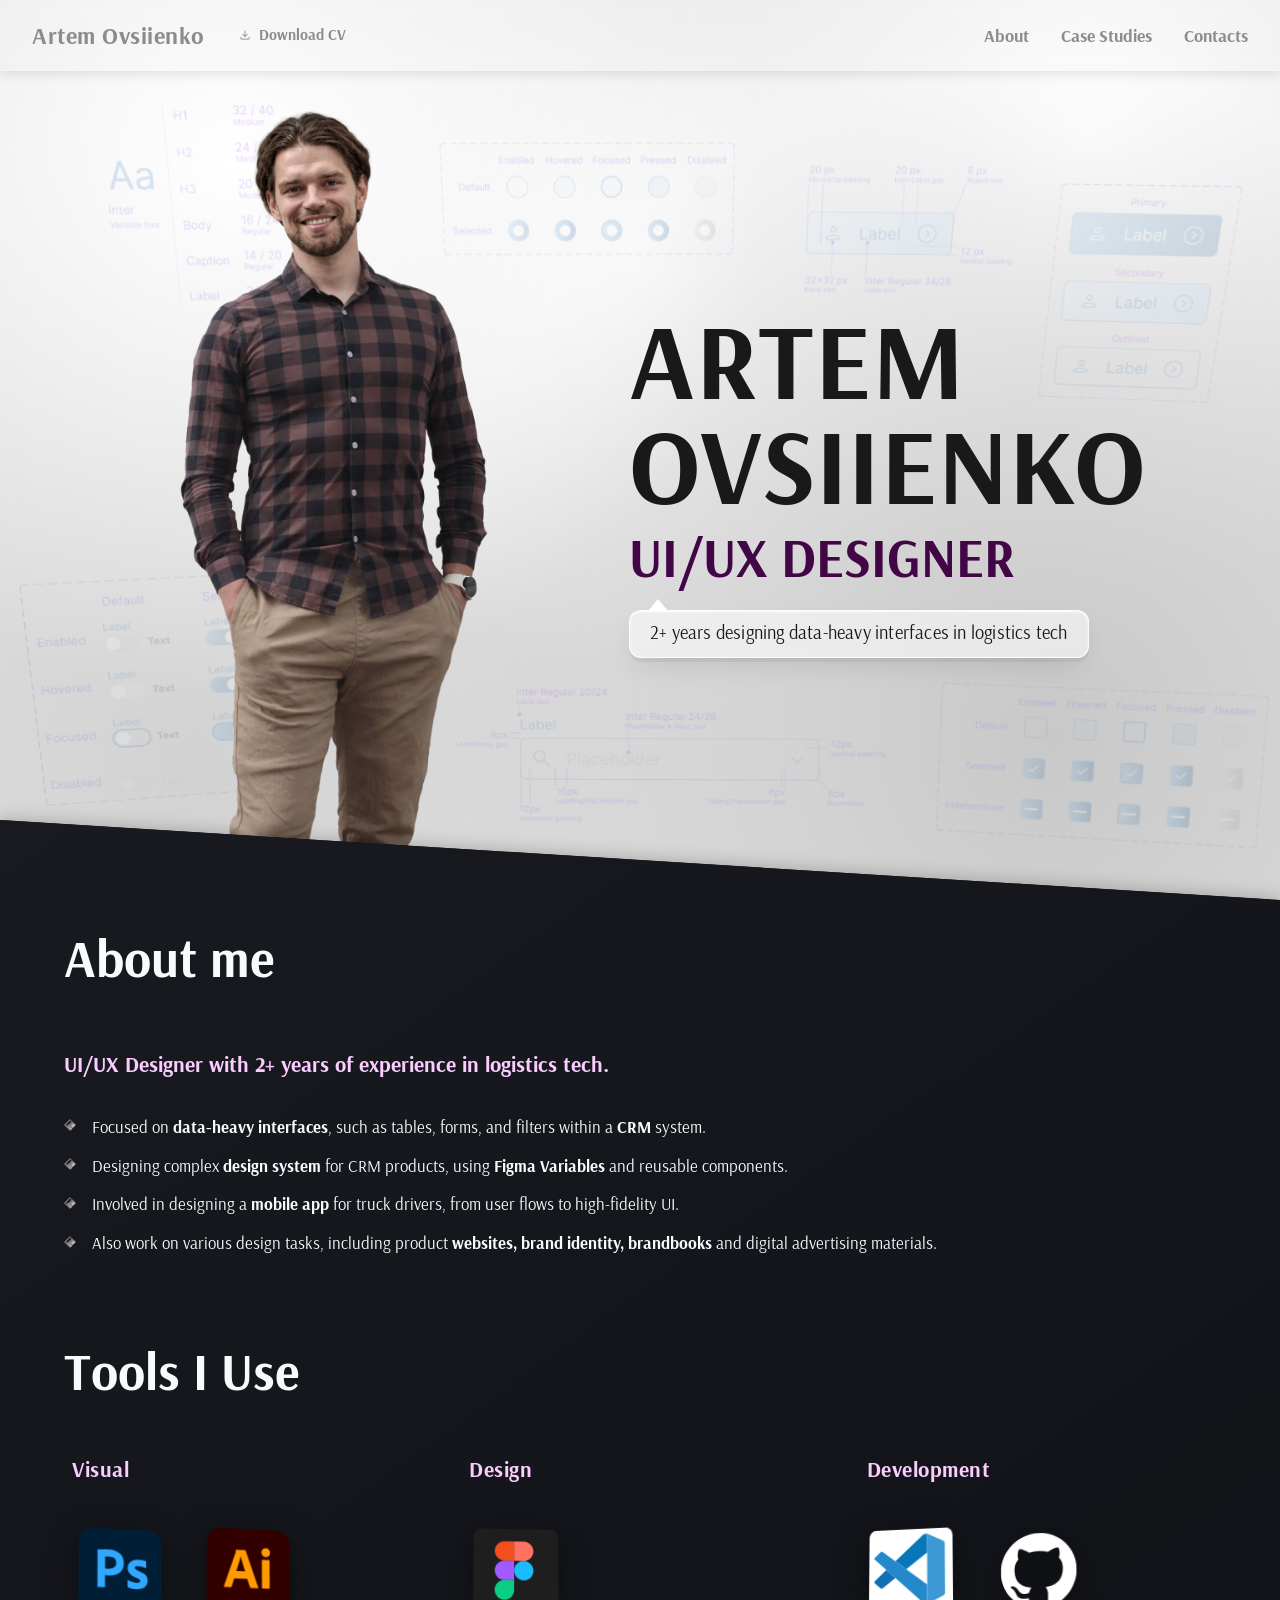
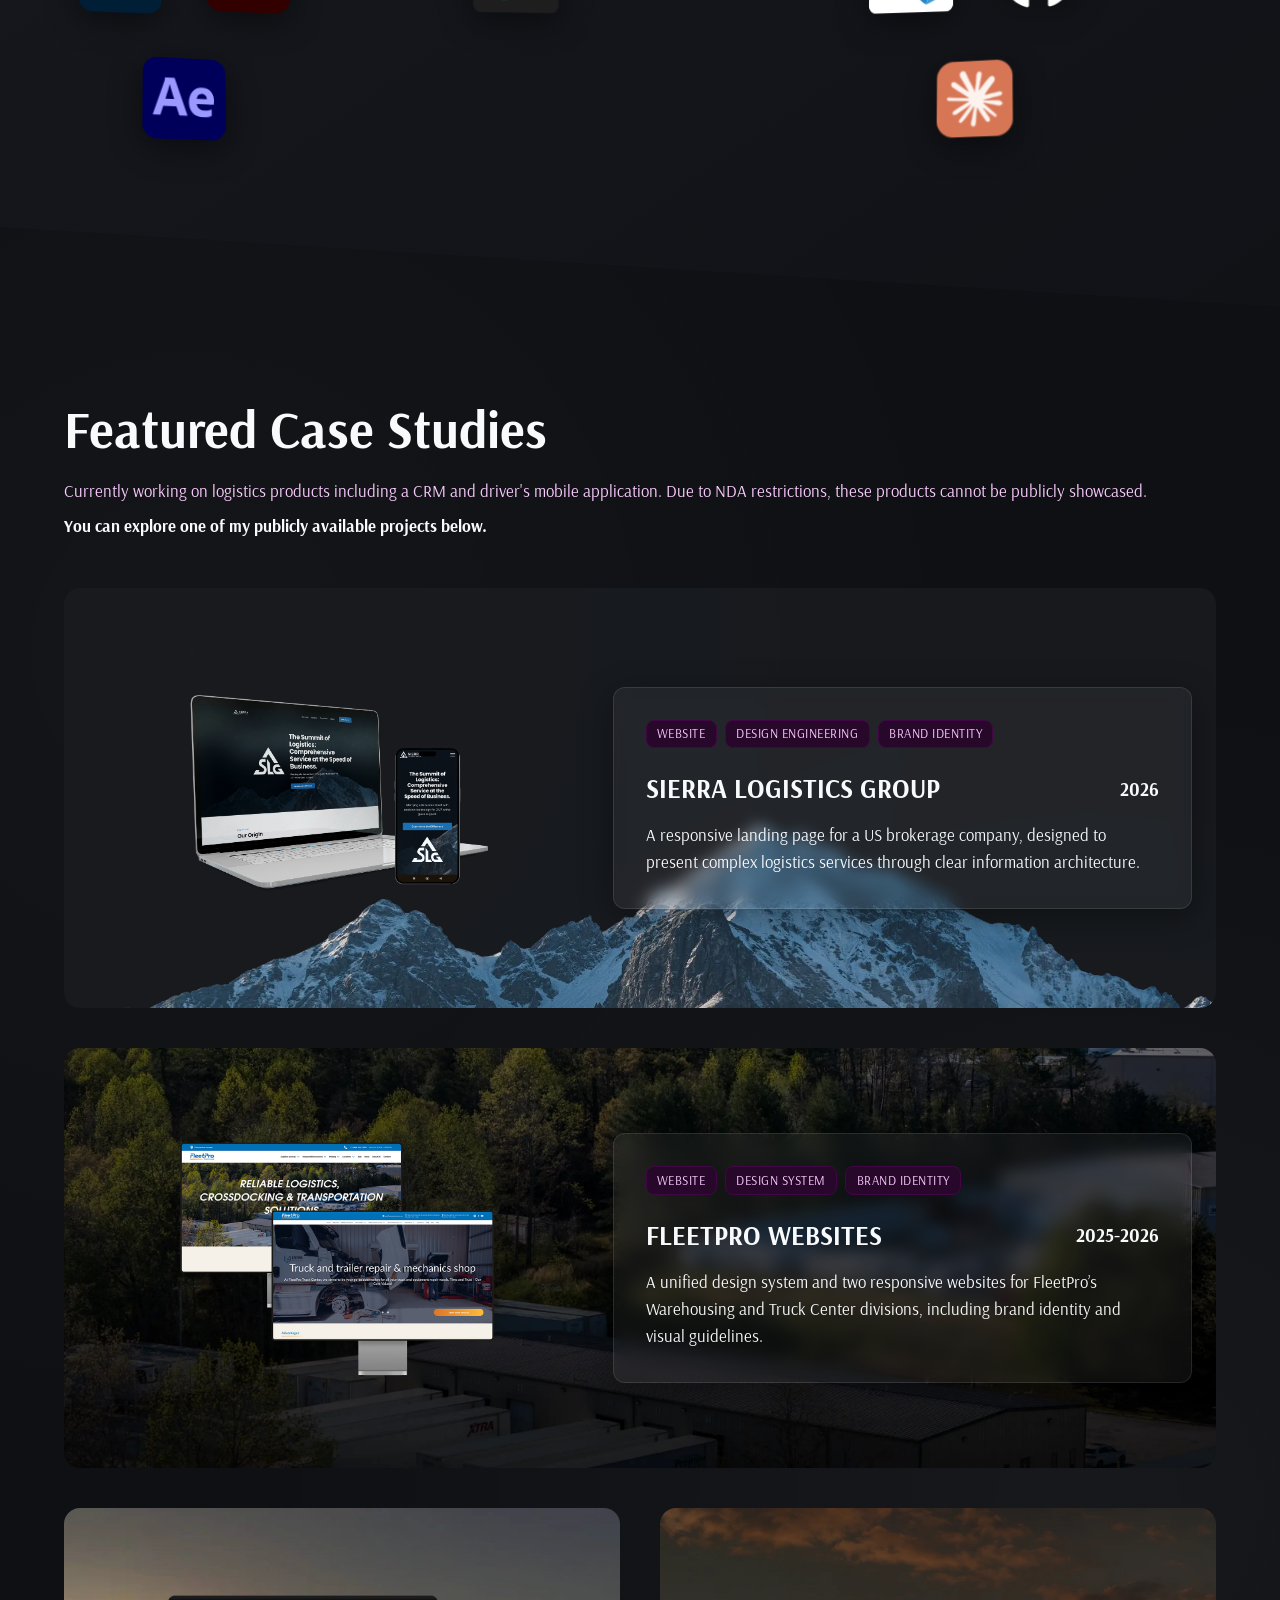
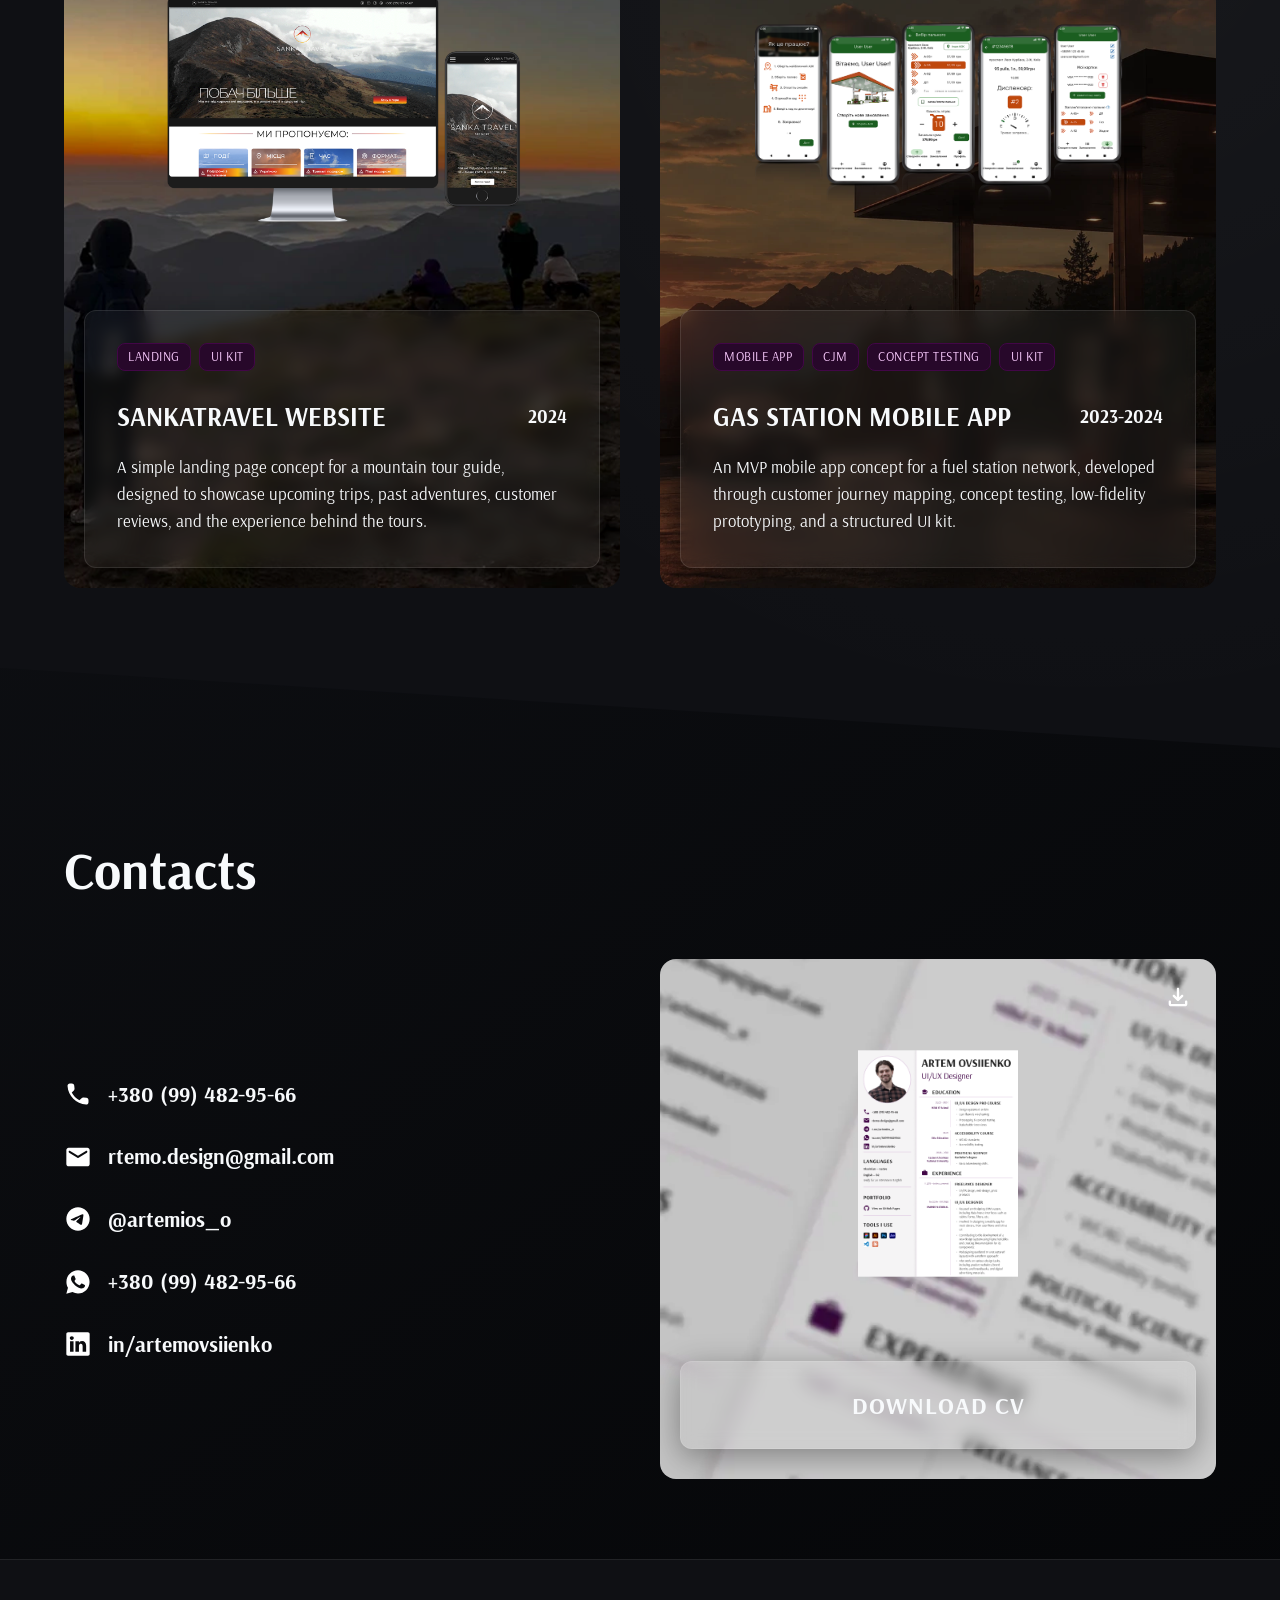
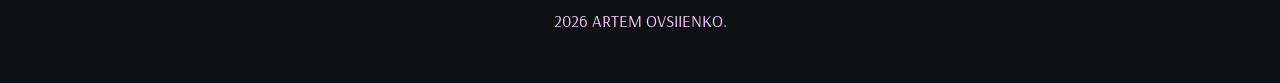
==== commit 15829644: "Update index.html" ====
--- a/index.html
+++ b/index.html
@@ -8,9 +8,13 @@
   <!-- Open Graph / Messenger Link Previews -->
   <meta property="og:type" content="website" />
   <meta property="og:url" content="https://rtemodesign.github.io/Portfolio/" />
+  <meta property="og:site_name" content="Artem Ovsiienko Portfolio" />
   <meta property="og:title" content="ARTEM OVSIIENKO — UI/UX Designer" />
   <meta property="og:description" content="2+ years designing data-heavy interfaces in logistics tech." />
   <meta property="og:image" content="https://rtemodesign.github.io/Portfolio/Media/og-preview.png" />
+  <meta property="og:image:type" content="image/png" />
+  <meta property="og:image:width" content="1200" />
+  <meta property="og:image:height" content="630" />
 
   <!-- Twitter / X Link Previews -->
   <meta name="twitter:card" content="summary_large_image" />
@@ -133,7 +137,12 @@
                 <div class="tool-card-item">
                   <img src="Media/icons/photoshop.svg" alt="Adobe Photoshop" class="tool-card-icon tool-float-icon" />
                   <div class="tool-tooltip tooltip-right">
-                    <h4 class="tooltip-title">Adobe Photoshop</h4>
+                    <h4 class="tooltip-title">
+                      Adobe Photoshop
+                      <svg class="tool-chevron" viewBox="0 0 24 24" fill="none" stroke="currentColor" stroke-width="2.5" stroke-linecap="round" stroke-linejoin="round">
+                        <polyline points="6 9 12 15 18 9"></polyline>
+                      </svg>
+                    </h4>
                     <ul class="tooltip-list">
                       <li>Image editing</li>
                       <li>Visual assets & mockups</li>
@@ -144,7 +153,12 @@
                 <div class="tool-card-item">
                   <img src="Media/icons/illustrator.svg" alt="Adobe Illustrator" class="tool-card-icon tool-float-icon" />
                   <div class="tool-tooltip tooltip-right">
-                    <h4 class="tooltip-title">Adobe Illustrator</h4>
+                    <h4 class="tooltip-title">
+                      Adobe Illustrator
+                      <svg class="tool-chevron" viewBox="0 0 24 24" fill="none" stroke="currentColor" stroke-width="2.5" stroke-linecap="round" stroke-linejoin="round">
+                        <polyline points="6 9 12 15 18 9"></polyline>
+                      </svg>
+                    </h4>
                     <ul class="tooltip-list">
                       <li>Vector graphics</li>
                       <li>Branding</li>
@@ -155,7 +169,12 @@
                 <div class="tool-card-item tool-item-bottom">
                   <img src="Media/icons/aftereffects.svg" alt="Adobe After Effects" class="tool-card-icon tool-float-icon" />
                   <div class="tool-tooltip tooltip-right">
-                    <h4 class="tooltip-title">Adobe After Effects</h4>
+                    <h4 class="tooltip-title">
+                      Adobe After Effects
+                      <svg class="tool-chevron" viewBox="0 0 24 24" fill="none" stroke="currentColor" stroke-width="2.5" stroke-linecap="round" stroke-linejoin="round">
+                        <polyline points="6 9 12 15 18 9"></polyline>
+                      </svg>
+                    </h4>
                     <ul class="tooltip-list">
                       <li>Motion for basic animations</li>
                     </ul>
@@ -171,7 +190,12 @@
                 <div class="tool-card-item">
                   <img src="Media/icons/figma.svg" alt="Figma" class="tool-card-icon tool-float-icon" />
                   <div class="tool-tooltip tooltip-right">
-                    <h4 class="tooltip-title">Figma</h4>
+                    <h4 class="tooltip-title">
+                      Figma
+                      <svg class="tool-chevron" viewBox="0 0 24 24" fill="none" stroke="currentColor" stroke-width="2.5" stroke-linecap="round" stroke-linejoin="round">
+                        <polyline points="6 9 12 15 18 9"></polyline>
+                      </svg>
+                    </h4>
                     <ul class="tooltip-list">
                       <li>UI/UX</li>
                       <li>Variables</li>
@@ -191,7 +215,12 @@
                 <div class="tool-card-item">
                   <img src="Media/icons/vscode.svg" alt="Visual Studio Code" class="tool-card-icon tool-float-icon" />
                   <div class="tool-tooltip tooltip-left">
-                    <h4 class="tooltip-title">Visual Studio Code</h4>
+                    <h4 class="tooltip-title">
+                      Visual Studio Code
+                      <svg class="tool-chevron" viewBox="0 0 24 24" fill="none" stroke="currentColor" stroke-width="2.5" stroke-linecap="round" stroke-linejoin="round">
+                        <polyline points="6 9 12 15 18 9"></polyline>
+                      </svg>
+                    </h4>
                     <ul class="tooltip-list">
                       <li>Website development</li>
                       <li>Front-end implementation</li>
@@ -202,7 +231,12 @@
                 <div class="tool-card-item">
                   <img src="Media/icons/github.svg" alt="GitHub" class="tool-card-icon tool-float-icon" />
                   <div class="tool-tooltip tooltip-left">
-                    <h4 class="tooltip-title">GitHub</h4>
+                    <h4 class="tooltip-title">
+                      GitHub
+                      <svg class="tool-chevron" viewBox="0 0 24 24" fill="none" stroke="currentColor" stroke-width="2.5" stroke-linecap="round" stroke-linejoin="round">
+                        <polyline points="6 9 12 15 18 9"></polyline>
+                      </svg>
+                    </h4>
                     <ul class="tooltip-list">
                       <li>Code hosting</li>
                       <li>Website deployment</li>
@@ -214,7 +248,12 @@
                 <div class="tool-card-item tool-item-bottom">
                   <img src="Media/icons/claude.svg" alt="Claude" class="tool-card-icon tool-float-icon" />
                   <div class="tool-tooltip tooltip-left">
-                    <h4 class="tooltip-title">Claude</h4>
+                    <h4 class="tooltip-title">
+                      Claude
+                      <svg class="tool-chevron" viewBox="0 0 24 24" fill="none" stroke="currentColor" stroke-width="2.5" stroke-linecap="round" stroke-linejoin="round">
+                        <polyline points="6 9 12 15 18 9"></polyline>
+                      </svg>
+                    </h4>
                     <ul class="tooltip-list">
                       <li>AI-assisted design & development</li>
                     </ul>
--- a/style.css
+++ b/style.css
@@ -418,10 +418,6 @@
   border-color: transparent transparent #ffffff transparent;
 }
 
-.tagline-diamond {
-  display: none !important;
-}
-
 .bg2-shadow-caster {
   position: relative;
   z-index: 2;
@@ -736,7 +732,11 @@
   transition: filter 0.5s ease;
 }
 
-/* === Liquid Glass Tooltip Base === */
+.tool-chevron {
+  display: none;
+}
+
+/* === Liquid Glass Tooltip Base (Desktop) === */
 .tool-tooltip {
   position: absolute;
   top: 50%;
@@ -848,7 +848,6 @@
   background-size: contain;
 }
 
-/* Staggered Text Entrance */
 .tool-card-item:hover .tooltip-title {
   opacity: 1;
   transform: translateY(0);
@@ -1246,6 +1245,8 @@
   transform: translateY(-4px);
   border-color: rgba(255, 255, 255, 0.2);
 }
+
+/* === BRANDBOOK CAROUSEL STYLING (Tight Margins & Large Central Slide) === */
 .diagram-carousel-section {
   width: 100%;
   padding: 3rem 0 6rem;
@@ -1277,13 +1278,13 @@
 .carousel-track {
   display: flex;
   align-items: center;
-  gap: 1.75rem;
+  gap: 0.85rem; /* Reduced gap between slides */
   transition: transform 0.5s cubic-bezier(0.16, 1, 0.3, 1);
   will-change: transform;
 }
 .carousel-slide {
-  flex: 0 0 820px;
-  max-width: 68vw;
+  flex: 0 0 960px; /* Increased width of central slide */
+  max-width: 78vw;
   position: relative;
   border-radius: var(--radius);
   overflow: hidden;
@@ -1351,8 +1352,8 @@
   background: rgba(255, 255, 255, 0.08);
   transform: translateY(-50%) scale(1.05);
 }
-.prev-btn { left: 2.5rem; }
-.next-btn { right: 2.5rem; }
+.prev-btn { left: 1rem; }  /* Reduced margin to screen edge */
+.next-btn { right: 1rem; } /* Reduced margin to screen edge */
 
 /* === STANDALONE FOOTER SECTION === */
 .footer-section-wrapper {
@@ -1394,7 +1395,7 @@
   .hero-title { font-size: 6rem; }
   .hero-lead { font-size: 3.5rem !important; }
   .case-title { font-size: 3.5rem; }
-  .carousel-slide { flex: 0 0 calc(75vw - 2rem); max-width: 75vw; }
+  .carousel-slide { flex: 0 0 calc(85vw - 1rem); max-width: 85vw; }
 }
 @media (min-width: 769px) and (max-width: 992px) {
   .ui-1 { width: clamp(160px, 15vw, 246px); top: 30%; left: 10%; transform-origin: center; }
@@ -1405,6 +1406,7 @@
   .ui-7 { display: none !important; }
   .ui-8 { width: clamp(180px, 20vw, 307px); bottom: 10%; left: 3%; transform-origin: center; }
 }
+
 @media (max-width: 992px) {
   h2 { font-size: 2.5rem; }
   .card-full { grid-template-columns: 1fr; }
@@ -1476,7 +1478,6 @@
   .card-stacked { min-height: auto; }
   .card-visual-top { height: 260px; }
   
-  /* Mobile Card Illustration Size Override */
   .card-mockup-img,
   .card-visual-top .card-mockup-img {
     transform: scale(1) !important;
@@ -1488,7 +1489,7 @@
   .contact-icon { width: 22px; height: 22px; }
   .uikit-grid-two { grid-template-columns: 1fr; }
 
-  /* Mobile Static Tools Overrides */
+  /* Mobile Interactive Tools Accordion Overrides */
   .tools-columns-grid {
     grid-template-columns: 1fr;
     gap: 2.5rem;
@@ -1508,7 +1509,7 @@
     display: flex;
     flex-direction: column;
     align-items: flex-start;
-    gap: 1.5rem;
+    gap: 1.25rem;
     width: 100%;
   }
   .tools-icon-grid-triangle .tool-item-bottom {
@@ -1524,6 +1525,7 @@
     gap: 1rem;
     width: 100%;
     position: relative;
+    cursor: pointer;
   }
 
   .tool-card-icon {
@@ -1532,7 +1534,17 @@
     flex-shrink: 0;
   }
 
-  /* Static Mobile Tooltips - No Animations */
+  /* Chevron SVG */
+  .tool-chevron {
+    display: block;
+    width: 18px;
+    height: 18px;
+    stroke: #FBCCFF;
+    transition: transform 0.35s cubic-bezier(0.16, 1, 0.3, 1);
+    flex-shrink: 0;
+  }
+
+  /* Mobile Accordion Container */
   .tool-tooltip,
   .tooltip-right,
   .tooltip-left {
@@ -1549,32 +1561,73 @@
     max-height: none !important;
     opacity: 1 !important;
     visibility: visible !important;
-    padding: 0.85rem 1.1rem !important;
+    padding: 0 1.1rem !important;
+    background: rgba(255, 255, 255, 0.04) !important;
     border: 1px solid rgba(255, 255, 255, 0.15) !important;
-    overflow: visible !important;
+    border-radius: 12px !important;
+    overflow: hidden !important;
     clip-path: none !important;
-    transition: none !important;
+    transition: border-color 0.35s ease, background-color 0.35s ease !important;
+    box-sizing: border-box;
   }
 
   .tooltip-right::before,
   .tooltip-left::before {
-    top: 20px;
-    left: -14px;
-    right: auto;
-    transform: none;
-    border-width: 7px;
-    border-style: solid;
-    border-color: transparent rgba(255, 255, 255, 0.15) transparent transparent;
+    display: none !important;
+  }
+
+  /* Fixed Height Title Header (Prevents Title Jumping) */
+  .tooltip-title {
+    display: flex !important;
+    align-items: center !important;
+    justify-content: space-between !important;
+    height: 64px !important;
+    margin: 0 !important;
+    padding: 0 !important;
+    font-size: 1.1rem;
+    font-weight: 700;
+    color: #ffffff;
+    border-bottom: 1px solid transparent !important;
+    transition: border-color 0.35s ease !important;
     opacity: 1 !important;
-    transition: none !important;
-  }
-
-  .tooltip-title,
+    transform: none !important;
+  }
+
+  /* Collapsed List */
+  .tooltip-list {
+    max-height: 0;
+    opacity: 0;
+    overflow: hidden;
+    margin: 0 !important;
+    padding: 0 !important;
+    transition: max-height 0.4s cubic-bezier(0.16, 1, 0.3, 1), opacity 0.3s ease, padding 0.35s ease !important;
+  }
+
   .tooltip-list li {
     opacity: 1 !important;
     transform: none !important;
     transition: none !important;
-    transition-delay: 0s !important;
+  }
+
+  /* Expanded State */
+  .tool-card-item.expanded .tool-chevron {
+    transform: rotate(180deg);
+  }
+
+  .tool-card-item.expanded .tooltip-title {
+    border-bottom-color: rgba(255, 255, 255, 0.12) !important;
+  }
+
+  .tool-card-item.expanded .tooltip-list {
+    max-height: 220px;
+    opacity: 1;
+    padding-top: 0.6rem !important;
+    padding-bottom: 0.85rem !important;
+  }
+
+  .tool-card-item.expanded .tool-tooltip {
+    background: rgba(255, 255, 255, 0.08) !important;
+    border-color: rgba(255, 255, 255, 0.25) !important;
   }
 }
 
@@ -1586,6 +1639,9 @@
   .ui-m3 { width: clamp(160px, 32vw, 250px); top: 25%; right: 0; }
   .ui-m4 { width: clamp(100px, 21vw, 163px); top: 60%; left: 3%; }
   .ui-m5 { width: clamp(200px, 42vw, 318px); top: 70%; right: 0; }
+  
+  .prev-btn { left: 0.5rem; }
+  .next-btn { right: 0.5rem; }
 }
 
 @media (max-width: 576px) {
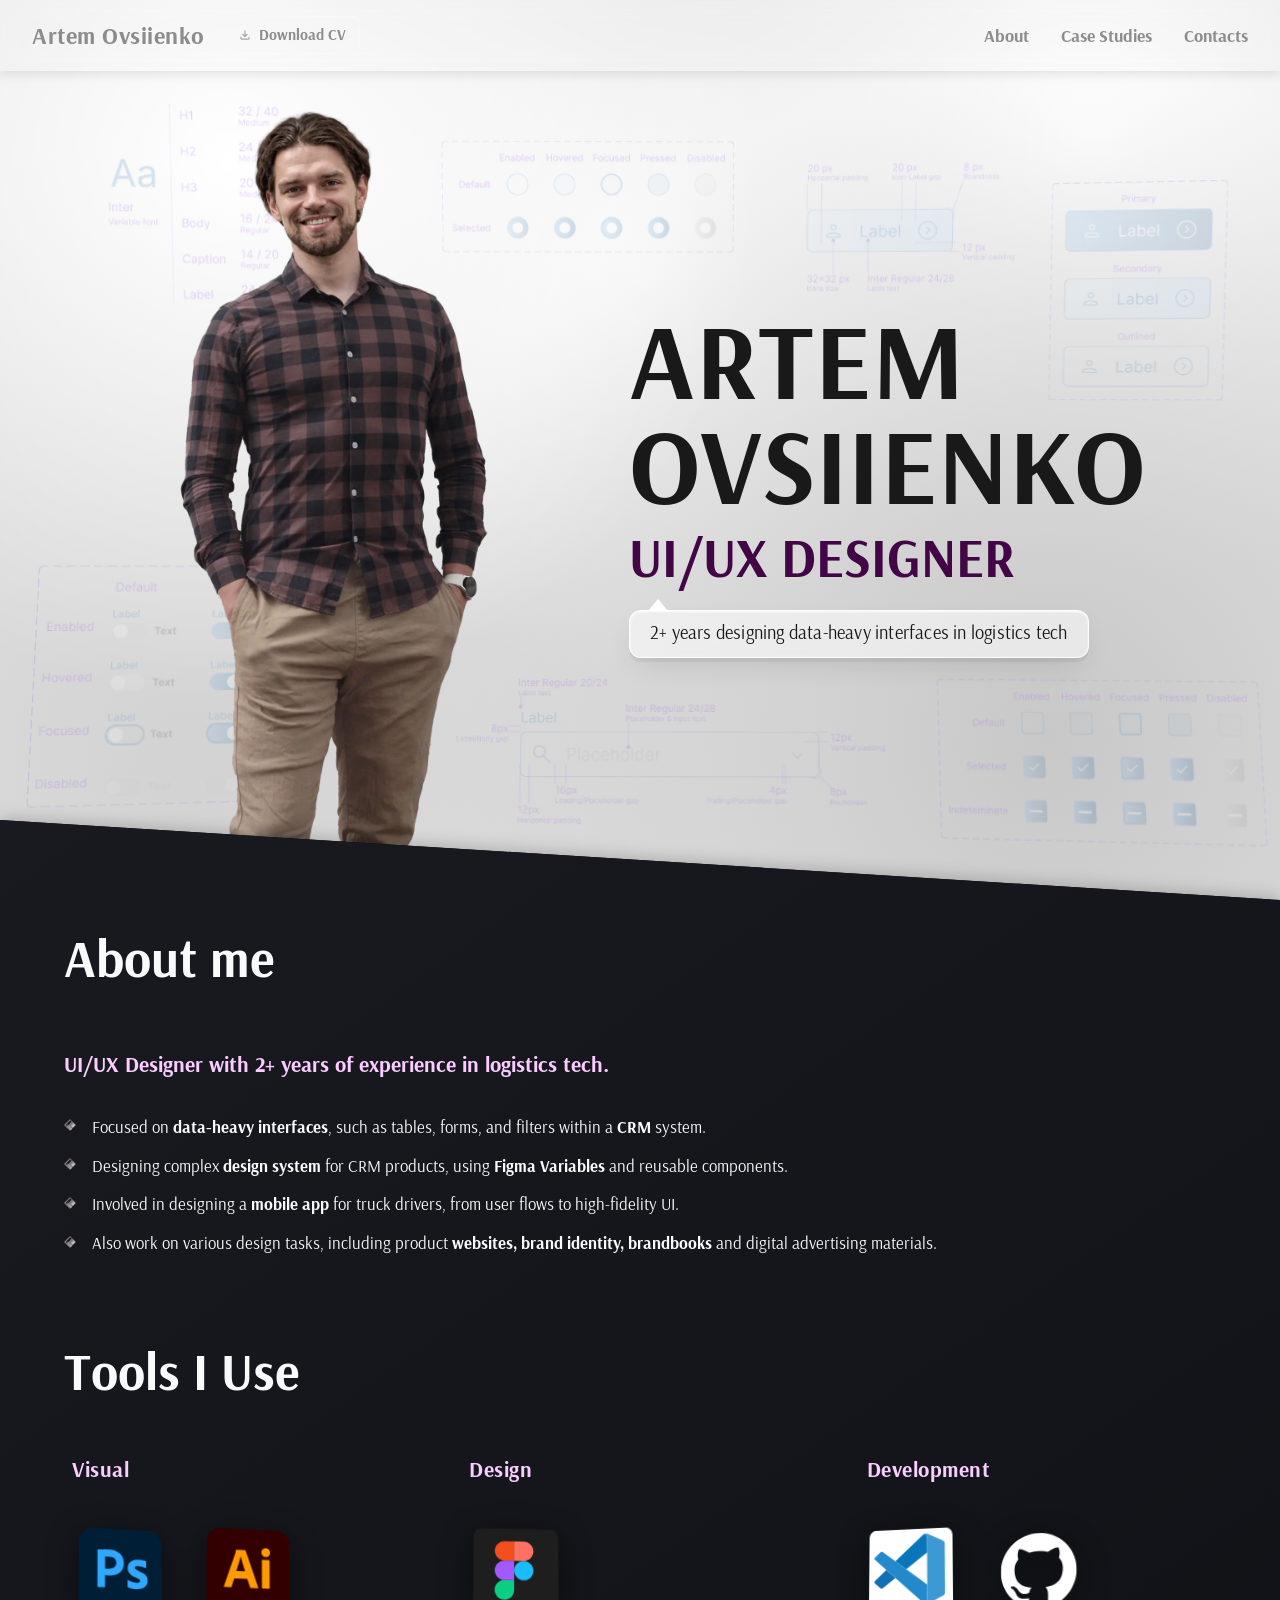
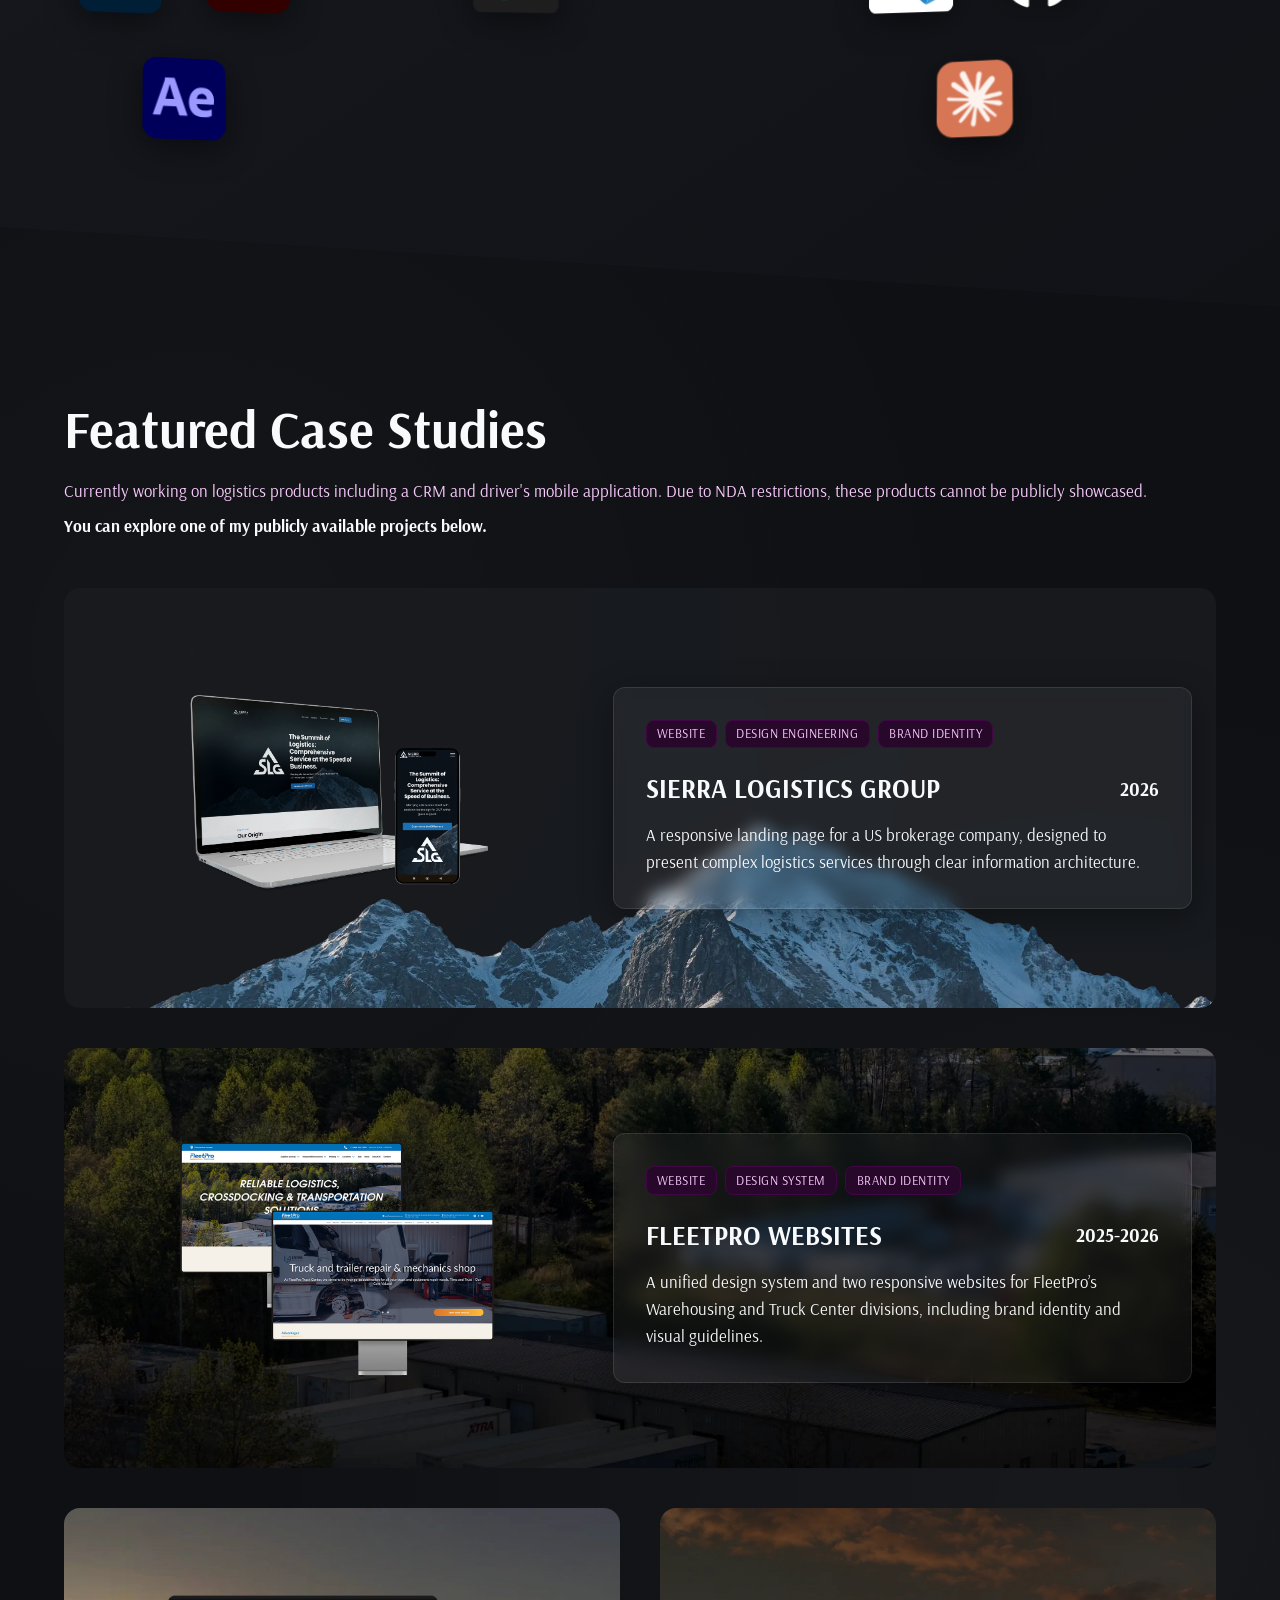
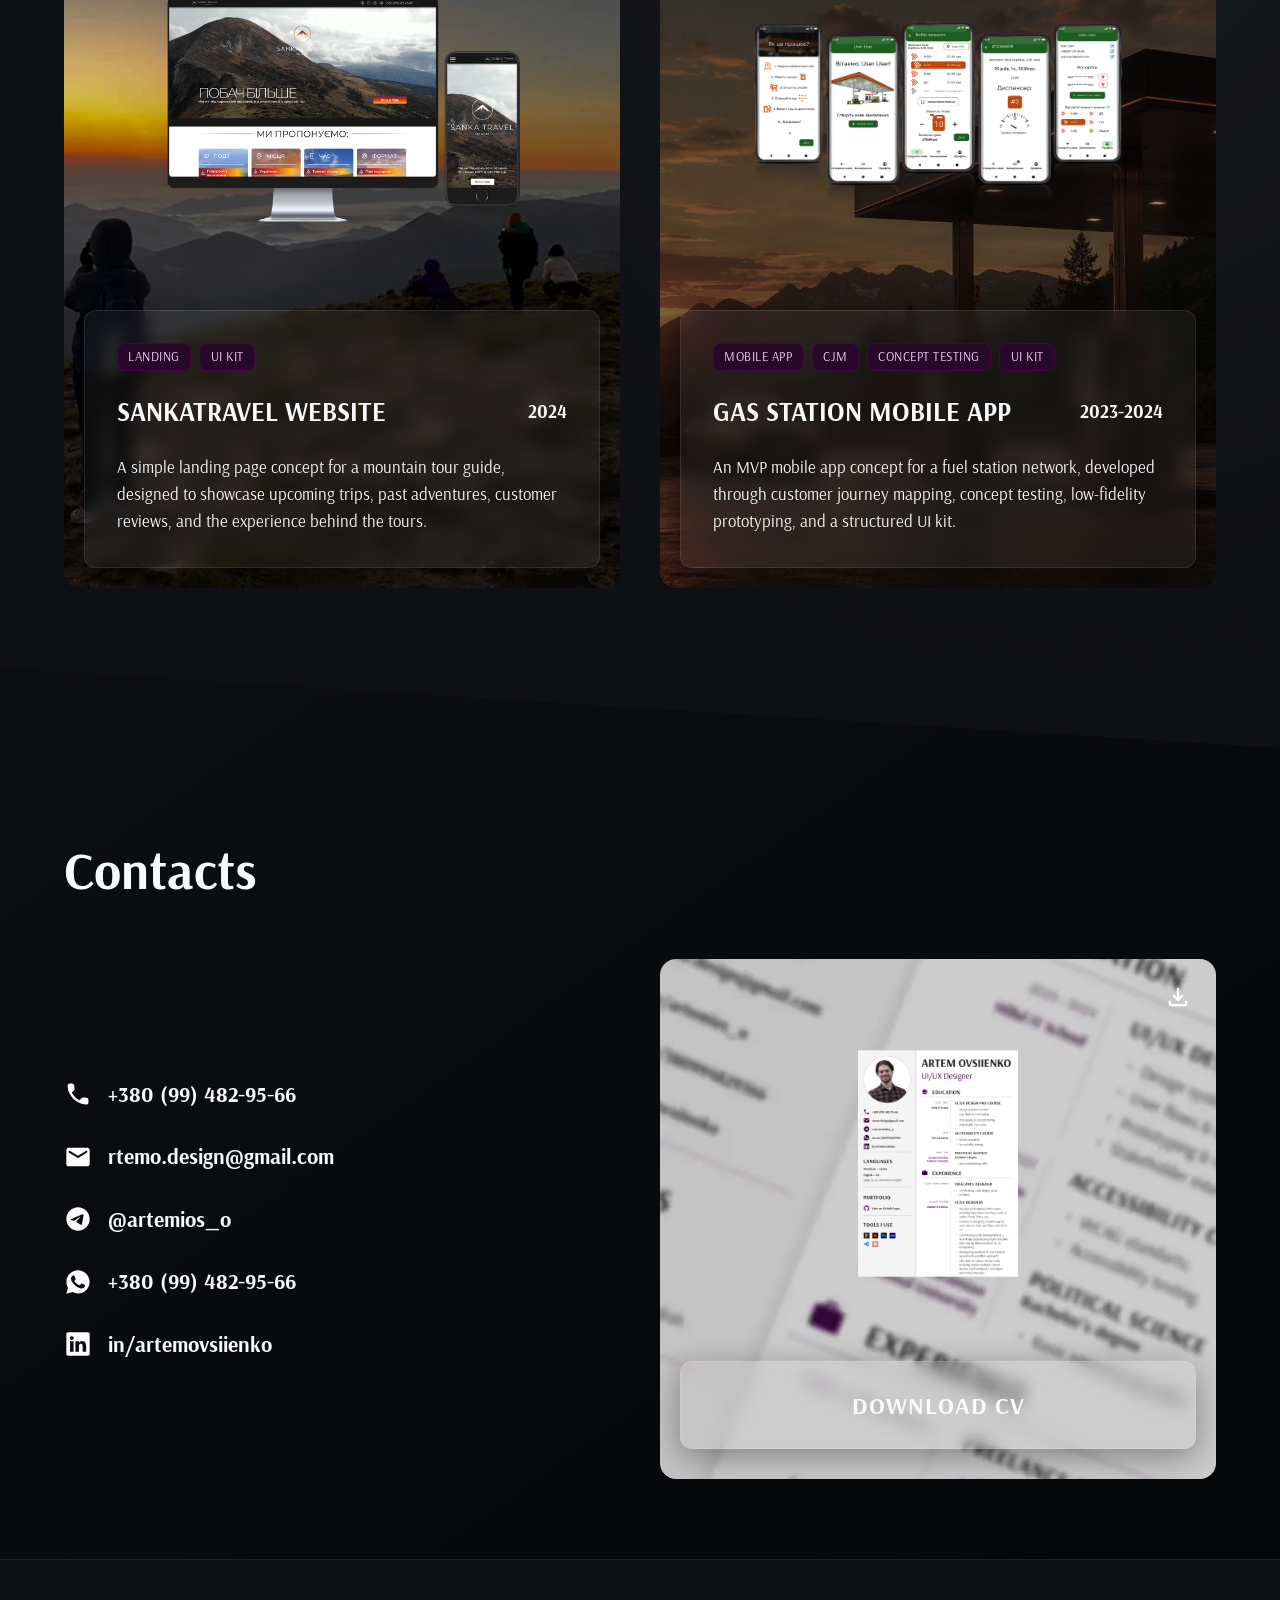
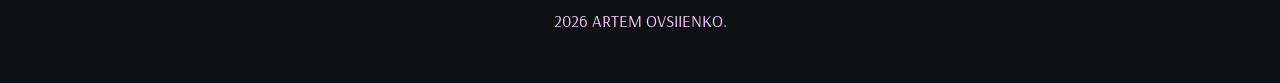
==== commit 0798afb0: "Update index.html" ====
--- a/index.html
+++ b/index.html
@@ -276,84 +276,204 @@
 
           <!-- Main 3-Column Full-Width Cards -->
           <div class="cards-grid">
-            <a href="sierralogisticsgroup.html" class="card card-full">
+            <div class="card card-full">
               <img src="Media/sierra_preview_BG.webp" alt="" class="card-bg-img" />
-              <div class="card-visual">
-                <img src="Media/sierra_preview_mockup.png" alt="" class="card-mockup-img" />
-              </div>
-              <div class="card-glass-holder">
+              
+              <!-- Mobile Header Output -->
+              <div class="card-mobile-header">
+                <div class="card-mobile-title-row">
+                  <h3>Sierra Logistics Group</h3>
+                  <span class="card-year">2026</span>
+                </div>
                 <div class="tag-group">
                   <span class="card-tag">WEBSITE</span>
                   <span class="card-tag">DESIGN ENGINEERING</span>
                   <span class="card-tag">BRAND IDENTITY</span>
                 </div>
-                <div class="card-glass-header">
-                  <h3>Sierra Logistics Group</h3>
-                  <span class="card-year">2026</span>
+              </div>
+
+              <div class="card-visual">
+                <img src="Media/sierra_preview_mockup.png" alt="" class="card-mockup-img" />
+              </div>
+              
+              <div class="card-glass-holder">
+                <!-- Desktop Header Output -->
+                <div class="card-desktop-header">
+                  <div class="tag-group">
+                    <span class="card-tag">WEBSITE</span>
+                    <span class="card-tag">DESIGN ENGINEERING</span>
+                    <span class="card-tag">BRAND IDENTITY</span>
+                  </div>
+                  <div class="card-glass-header">
+                    <h3>Sierra Logistics Group</h3>
+                    <span class="card-year">2026</span>
+                  </div>
                 </div>
                 <p class="card-desc">A responsive landing page for a US brokerage company, designed to present complex logistics services through clear information architecture.</p>
               </div>
-            </a>
-
-            <a href="fleetpro.html" class="card card-full">
+
+              <!-- Mobile Learn More Button -->
+              <a href="sierralogisticsgroup.html" class="btn-learn-more">
+                Learn more
+                <svg viewBox="0 0 24 24" fill="none" stroke="currentColor" stroke-width="2" stroke-linecap="round" stroke-linejoin="round">
+                  <line x1="5" y1="12" x2="19" y2="12"></line>
+                  <polyline points="12 5 19 12 12 19"></polyline>
+                </svg>
+              </a>
+              
+              <!-- Desktop whole-card link overlay -->
+              <a href="sierralogisticsgroup.html" class="desktop-link-overlay" aria-label="View Sierra Logistics Group case"></a>
+            </div>
+
+            <div class="card card-full">
               <img src="Media/fleetpro_preview_BG.webp" alt="" class="card-bg-img" />
-              <div class="card-visual">
-                <img src="Media/fleetpro_preview_mockup.png" alt="" class="card-mockup-img" />
-              </div>
-              <div class="card-glass-holder">
+              
+              <!-- Mobile Header Output -->
+              <div class="card-mobile-header">
+                <div class="card-mobile-title-row">
+                  <h3>FleetPro websites</h3>
+                  <span class="card-year">2025-2026</span>
+                </div>
                 <div class="tag-group">
                   <span class="card-tag">WEBSITE</span>
                   <span class="card-tag">DESIGN SYSTEM</span>
                   <span class="card-tag">BRAND IDENTITY</span>
                 </div>
-                <div class="card-glass-header">
-                  <h3>FleetPro websites</h3>
-                  <span class="card-year">2025-2026</span>
+              </div>
+
+              <div class="card-visual">
+                <img src="Media/fleetpro_preview_mockup.png" alt="" class="card-mockup-img" />
+              </div>
+
+              <div class="card-glass-holder">
+                <!-- Desktop Header Output -->
+                <div class="card-desktop-header">
+                  <div class="tag-group">
+                    <span class="card-tag">WEBSITE</span>
+                    <span class="card-tag">DESIGN SYSTEM</span>
+                    <span class="card-tag">BRAND IDENTITY</span>
+                  </div>
+                  <div class="card-glass-header">
+                    <h3>FleetPro websites</h3>
+                    <span class="card-year">2025-2026</span>
+                  </div>
                 </div>
                 <p class="card-desc">A unified design system and two responsive websites for FleetPro’s Warehousing and Truck Center divisions, including brand identity and visual guidelines.</p>
               </div>
-            </a>
+
+              <!-- Mobile Learn More Button -->
+              <a href="fleetpro.html" class="btn-learn-more">
+                Learn more
+                <svg viewBox="0 0 24 24" fill="none" stroke="currentColor" stroke-width="2" stroke-linecap="round" stroke-linejoin="round">
+                  <line x1="5" y1="12" x2="19" y2="12"></line>
+                  <polyline points="12 5 19 12 12 19"></polyline>
+                </svg>
+              </a>
+
+              <!-- Desktop whole-card link overlay -->
+              <a href="fleetpro.html" class="desktop-link-overlay" aria-label="View FleetPro websites case"></a>
+            </div>
           </div>
 
           <!-- Secondary 2-Column Stacked Cards -->
           <div class="cards-grid-two" style="margin-top: 2.5rem;">
-            <a href="sankatravel.html" class="card card-stacked">
+            <div class="card card-stacked">
               <img src="Media/sankatravel_preview_BG.webp" alt="" class="card-bg-img" />
-              <div class="card-visual-top">
-                <img src="Media/sankatravel_preview_mockup.png" alt="" class="card-mockup-img" />
-              </div>
-              <div class="card-glass-holder">
+              
+              <!-- Mobile Header Output -->
+              <div class="card-mobile-header">
+                <div class="card-mobile-title-row">
+                  <h3>SankaTravel website</h3>
+                  <span class="card-year">2024</span>
+                </div>
                 <div class="tag-group">
                   <span class="card-tag">LANDING</span>
                   <span class="card-tag">UI KIT</span>
                 </div>
-                <div class="card-glass-header">
-                  <h3>SankaTravel website</h3>
-                  <span class="card-year">2024</span>
+              </div>
+
+              <div class="card-visual-top">
+                <img src="Media/sankatravel_preview_mockup.png" alt="" class="card-mockup-img" />
+              </div>
+
+              <div class="card-glass-holder">
+                <!-- Desktop Header Output -->
+                <div class="card-desktop-header">
+                  <div class="tag-group">
+                    <span class="card-tag">LANDING</span>
+                    <span class="card-tag">UI KIT</span>
+                  </div>
+                  <div class="card-glass-header">
+                    <h3>SankaTravel website</h3>
+                    <span class="card-year">2024</span>
+                  </div>
                 </div>
                 <p class="card-desc">A simple landing page concept for a mountain tour guide, designed to showcase upcoming trips, past adventures, customer reviews, and the experience behind the tours.</p>
               </div>
-            </a>
-
-            <a href="gasstation.html" class="card card-stacked">
+
+              <!-- Mobile Learn More Button -->
+              <a href="sankatravel.html" class="btn-learn-more">
+                Learn more
+                <svg viewBox="0 0 24 24" fill="none" stroke="currentColor" stroke-width="2" stroke-linecap="round" stroke-linejoin="round">
+                  <line x1="5" y1="12" x2="19" y2="12"></line>
+                  <polyline points="12 5 19 12 12 19"></polyline>
+                </svg>
+              </a>
+
+              <!-- Desktop whole-card link overlay -->
+              <a href="sankatravel.html" class="desktop-link-overlay" aria-label="View SankaTravel website case"></a>
+            </div>
+
+            <div class="card card-stacked">
               <img src="Media/gasstation_preview_BG.webp" alt="" class="card-bg-img" />
-              <div class="card-visual-top">
-                <img src="Media/gasstation_preview_mockup.png" alt="" class="card-mockup-img" />
-              </div>
-              <div class="card-glass-holder">
+              
+              <!-- Mobile Header Output -->
+              <div class="card-mobile-header">
+                <div class="card-mobile-title-row">
+                  <h3>Gas Station mobile app</h3>
+                  <span class="card-year">2023-2024</span>
+                </div>
                 <div class="tag-group">
                   <span class="card-tag">MOBILE APP</span>
                   <span class="card-tag">CJM</span>
                   <span class="card-tag">CONCEPT TESTING</span>
                   <span class="card-tag">UI KIT</span>
                 </div>
-                <div class="card-glass-header">
-                  <h3>Gas Station mobile app</h3>
-                  <span class="card-year">2023-2024</span>
+              </div>
+
+              <div class="card-visual-top">
+                <img src="Media/gasstation_preview_mockup.png" alt="" class="card-mockup-img" />
+              </div>
+
+              <div class="card-glass-holder">
+                <!-- Desktop Header Output -->
+                <div class="card-desktop-header">
+                  <div class="tag-group">
+                    <span class="card-tag">MOBILE APP</span>
+                    <span class="card-tag">CJM</span>
+                    <span class="card-tag">CONCEPT TESTING</span>
+                    <span class="card-tag">UI KIT</span>
+                  </div>
+                  <div class="card-glass-header">
+                    <h3>Gas Station mobile app</h3>
+                    <span class="card-year">2023-2024</span>
+                  </div>
                 </div>
                 <p class="card-desc">An MVP mobile app concept for a fuel station network, developed through customer journey mapping, concept testing, low-fidelity prototyping, and a structured UI kit.</p>
               </div>
-            </a>
+
+              <!-- Mobile Learn More Button -->
+              <a href="gasstation.html" class="btn-learn-more">
+                Learn more
+                <svg viewBox="0 0 24 24" fill="none" stroke="currentColor" stroke-width="2" stroke-linecap="round" stroke-linejoin="round">
+                  <line x1="5" y1="12" x2="19" y2="12"></line>
+                  <polyline points="12 5 19 12 12 19"></polyline>
+                </svg>
+              </a>
+
+              <!-- Desktop whole-card link overlay -->
+              <a href="gasstation.html" class="desktop-link-overlay" aria-label="View Gas Station mobile app case"></a>
+            </div>
           </div>
         </div>
       </section>
--- a/style.css
+++ b/style.css
@@ -22,6 +22,11 @@
 }
 html {
   scroll-behavior: smooth;
+}
+
+/* Base interactive cleanups */
+a, button, .card, .tool-card-item {
+  -webkit-tap-highlight-color: transparent;
 }
 
 /* Anchor Scroll Padding Offset */
@@ -418,6 +423,10 @@
   border-color: transparent transparent #ffffff transparent;
 }
 
+.tagline-diamond {
+  display: none !important;
+}
+
 .bg2-shadow-caster {
   position: relative;
   z-index: 2;
@@ -459,6 +468,7 @@
   text-decoration: none !important;
   color: inherit;
   cursor: pointer;
+  position: relative;
 }
 .cards-grid {
   display: grid;
@@ -548,6 +558,17 @@
   max-width: 100%;
   max-height: 100%;
   transform: scale(0.8);
+}
+
+.desktop-link-overlay {
+  position: absolute;
+  top: 0; left: 0; right: 0; bottom: 0;
+  z-index: 10;
+}
+
+.card-mobile-header,
+.btn-learn-more {
+  display: none;
 }
 
 /* === CARD GLASS HOLDER & FIREFLY INTERACTIVE GLOW === */
@@ -641,6 +662,7 @@
   font-size: 1.05rem;
   margin-bottom: 0;
 }
+
 .card:hover {
   box-shadow: 0 16px 40px rgba(0, 0, 0, 0.6);
 }
@@ -718,6 +740,9 @@
   cursor: pointer;
   perspective: 1000px;
   z-index: 1;
+  -webkit-user-select: none;
+  user-select: none;
+  outline: none;
 }
 .tool-card-item:hover {
   z-index: 100;
@@ -848,6 +873,7 @@
   background-size: contain;
 }
 
+/* Staggered Text Entrance */
 .tool-card-item:hover .tooltip-title {
   opacity: 1;
   transform: translateY(0);
@@ -1246,7 +1272,7 @@
   border-color: rgba(255, 255, 255, 0.2);
 }
 
-/* === BRANDBOOK CAROUSEL STYLING (Tight Margins & Large Central Slide) === */
+/* === BRANDBOOK CAROUSEL STYLING === */
 .diagram-carousel-section {
   width: 100%;
   padding: 3rem 0 6rem;
@@ -1278,12 +1304,12 @@
 .carousel-track {
   display: flex;
   align-items: center;
-  gap: 0.85rem; /* Reduced gap between slides */
+  gap: 0.85rem;
   transition: transform 0.5s cubic-bezier(0.16, 1, 0.3, 1);
   will-change: transform;
 }
 .carousel-slide {
-  flex: 0 0 960px; /* Increased width of central slide */
+  flex: 0 0 960px;
   max-width: 78vw;
   position: relative;
   border-radius: var(--radius);
@@ -1352,8 +1378,8 @@
   background: rgba(255, 255, 255, 0.08);
   transform: translateY(-50%) scale(1.05);
 }
-.prev-btn { left: 1rem; }  /* Reduced margin to screen edge */
-.next-btn { right: 1rem; } /* Reduced margin to screen edge */
+.prev-btn { left: 1rem; }
+.next-btn { right: 1rem; }
 
 /* === STANDALONE FOOTER SECTION === */
 .footer-section-wrapper {
@@ -1413,7 +1439,6 @@
   .cards-grid-two, .contact-grid-two, .case-hero-grid, .comparison-split-wrapper, .outcome-columns-wrapper, .tools-columns-grid { grid-template-columns: 1fr; }
   .new-pages-overlap-container { flex-wrap: wrap; gap: 1.5rem; }
   .new-page-card { flex: 0 0 45%; margin-right: 0; }
-  .card-glass-holder { margin: 1rem; }
   .section, .section-hero, .section-no-frame, .contact-section-clean { padding: 0 1.25rem 2.5rem; }
   .case-detail-container { padding-top: 7rem; gap: 3.5rem; }
   .header-cv-btn { display: none !important; }
@@ -1476,12 +1501,6 @@
   .cards-grid, .cards-grid-two, .contact-grid-two { gap: 1.5rem; }
   .custom-list li { text-align: left; }
   .card-stacked { min-height: auto; }
-  .card-visual-top { height: 260px; }
-  
-  .card-mockup-img,
-  .card-visual-top .card-mockup-img {
-    transform: scale(1) !important;
-  }
 
   .case-nav-right { flex-direction: row; align-items: center; gap: 0.5rem; }
   .contact-list { flex-direction: column; align-items: flex-start; justify-content: flex-start; width: 100%; gap: 1.25rem; }
@@ -1534,7 +1553,6 @@
     flex-shrink: 0;
   }
 
-  /* Chevron SVG */
   .tool-chevron {
     display: block;
     width: 18px;
@@ -1544,7 +1562,6 @@
     flex-shrink: 0;
   }
 
-  /* Mobile Accordion Container */
   .tool-tooltip,
   .tooltip-right,
   .tooltip-left {
@@ -1576,7 +1593,6 @@
     display: none !important;
   }
 
-  /* Fixed Height Title Header (Prevents Title Jumping) */
   .tooltip-title {
     display: flex !important;
     align-items: center !important;
@@ -1593,7 +1609,6 @@
     transform: none !important;
   }
 
-  /* Collapsed List */
   .tooltip-list {
     max-height: 0;
     opacity: 0;
@@ -1609,7 +1624,6 @@
     transition: none !important;
   }
 
-  /* Expanded State */
   .tool-card-item.expanded .tool-chevron {
     transform: rotate(180deg);
   }
@@ -1628,6 +1642,102 @@
   .tool-card-item.expanded .tool-tooltip {
     background: rgba(255, 255, 255, 0.08) !important;
     border-color: rgba(255, 255, 255, 0.25) !important;
+  }
+
+  /* === NEW MOBILE CASE CARDS LOGIC === */
+  .desktop-link-overlay,
+  .card-desktop-header {
+    display: none !important;
+  }
+
+  .card-mobile-header {
+    display: flex;
+    flex-direction: column;
+    padding: 1.25rem 1.25rem 0;
+    position: relative;
+    z-index: 2;
+    gap: 0.5rem;
+  }
+
+  .card-mobile-title-row {
+    display: flex;
+    align-items: baseline;
+    justify-content: space-between;
+    gap: 0.75rem;
+    width: 100%;
+  }
+
+  .card-mobile-header h3 {
+    font-size: 1.5rem;
+    font-weight: 700;
+    text-transform: uppercase;
+    color: var(--text-primary);
+    margin: 0;
+    line-height: 1.2;
+  }
+
+  .card-mobile-header .card-year {
+    font-size: 1rem;
+    font-weight: 700;
+    color: #F8FAFC;
+    opacity: 0.8;
+    white-space: nowrap;
+  }
+
+  .card-mobile-header .tag-group {
+    margin-bottom: 0;
+  }
+
+  .card-visual, 
+  .card-visual-top {
+    padding: 1.25rem !important;
+    height: auto !important;
+    min-height: auto !important;
+  }
+
+  .card-mockup-img, 
+  .card-visual-top .card-mockup-img {
+    max-height: 180px !important;
+    margin: 0 auto;
+    transform: scale(1) !important;
+  }
+
+  /* Tightened padding inside mobile glass frames */
+  .card-glass-holder {
+    margin: 0 1.25rem 0.75rem !important;
+    padding: 1.25rem !important;
+  }
+
+  .btn-learn-more {
+    display: flex;
+    align-items: center;
+    justify-content: center;
+    gap: 0.5rem;
+    margin: 0 1.25rem 1.25rem;
+    padding: 0.85rem;
+    background: rgba(255, 255, 255, 0.05);
+    backdrop-filter: blur(8px);
+    -webkit-backdrop-filter: blur(8px);
+    border: 1px solid rgba(255, 255, 255, 0.10);
+    border-radius: calc(var(--radius) - 4px);
+    box-shadow: 0 8px 32px 0 rgba(0, 0, 0, 0.37);
+    color: #FBCCFF;
+    font-size: 1.05rem;
+    font-weight: 700;
+    text-transform: uppercase;
+    text-decoration: none;
+    position: relative;
+    z-index: 3;
+    transition: var(--transition);
+  }
+
+  .btn-learn-more svg {
+    width: 20px;
+    height: 20px;
+  }
+
+  .btn-learn-more:active {
+    background: rgba(255, 255, 255, 0.1);
   }
 }
 
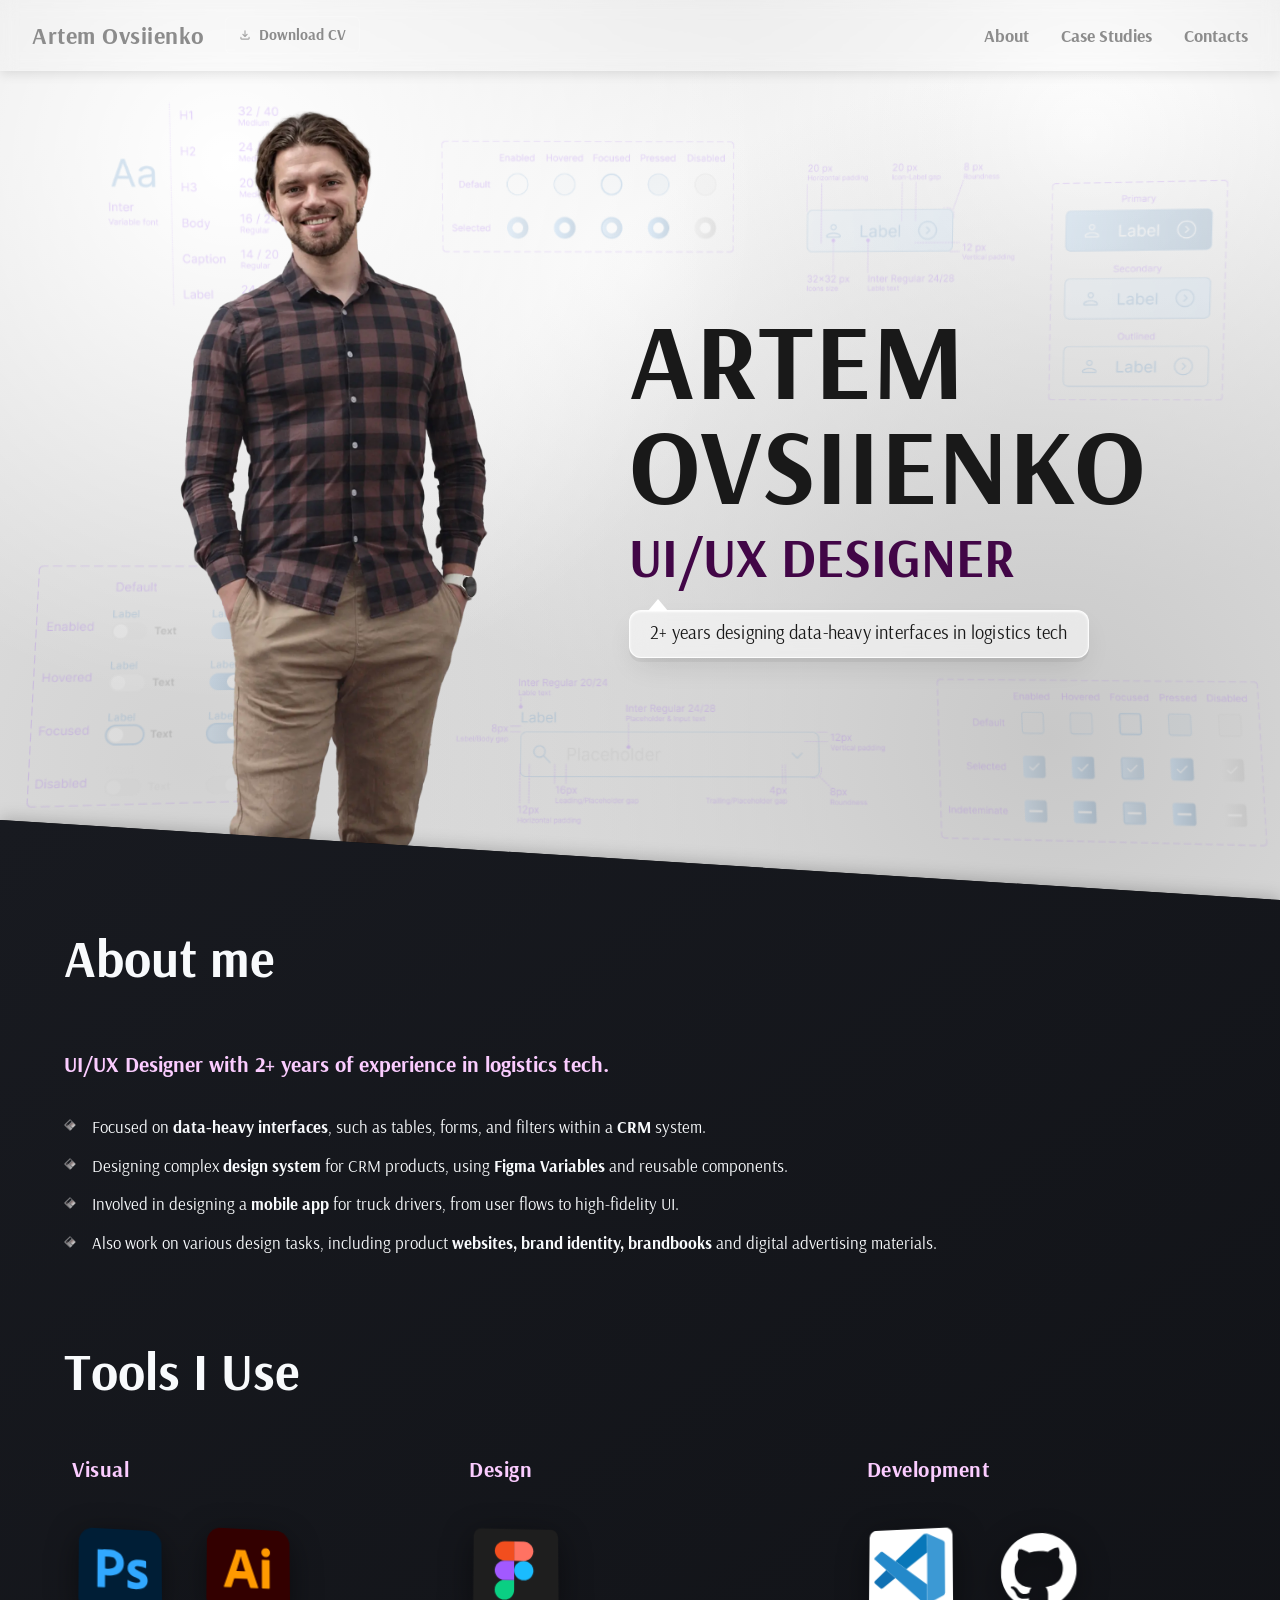
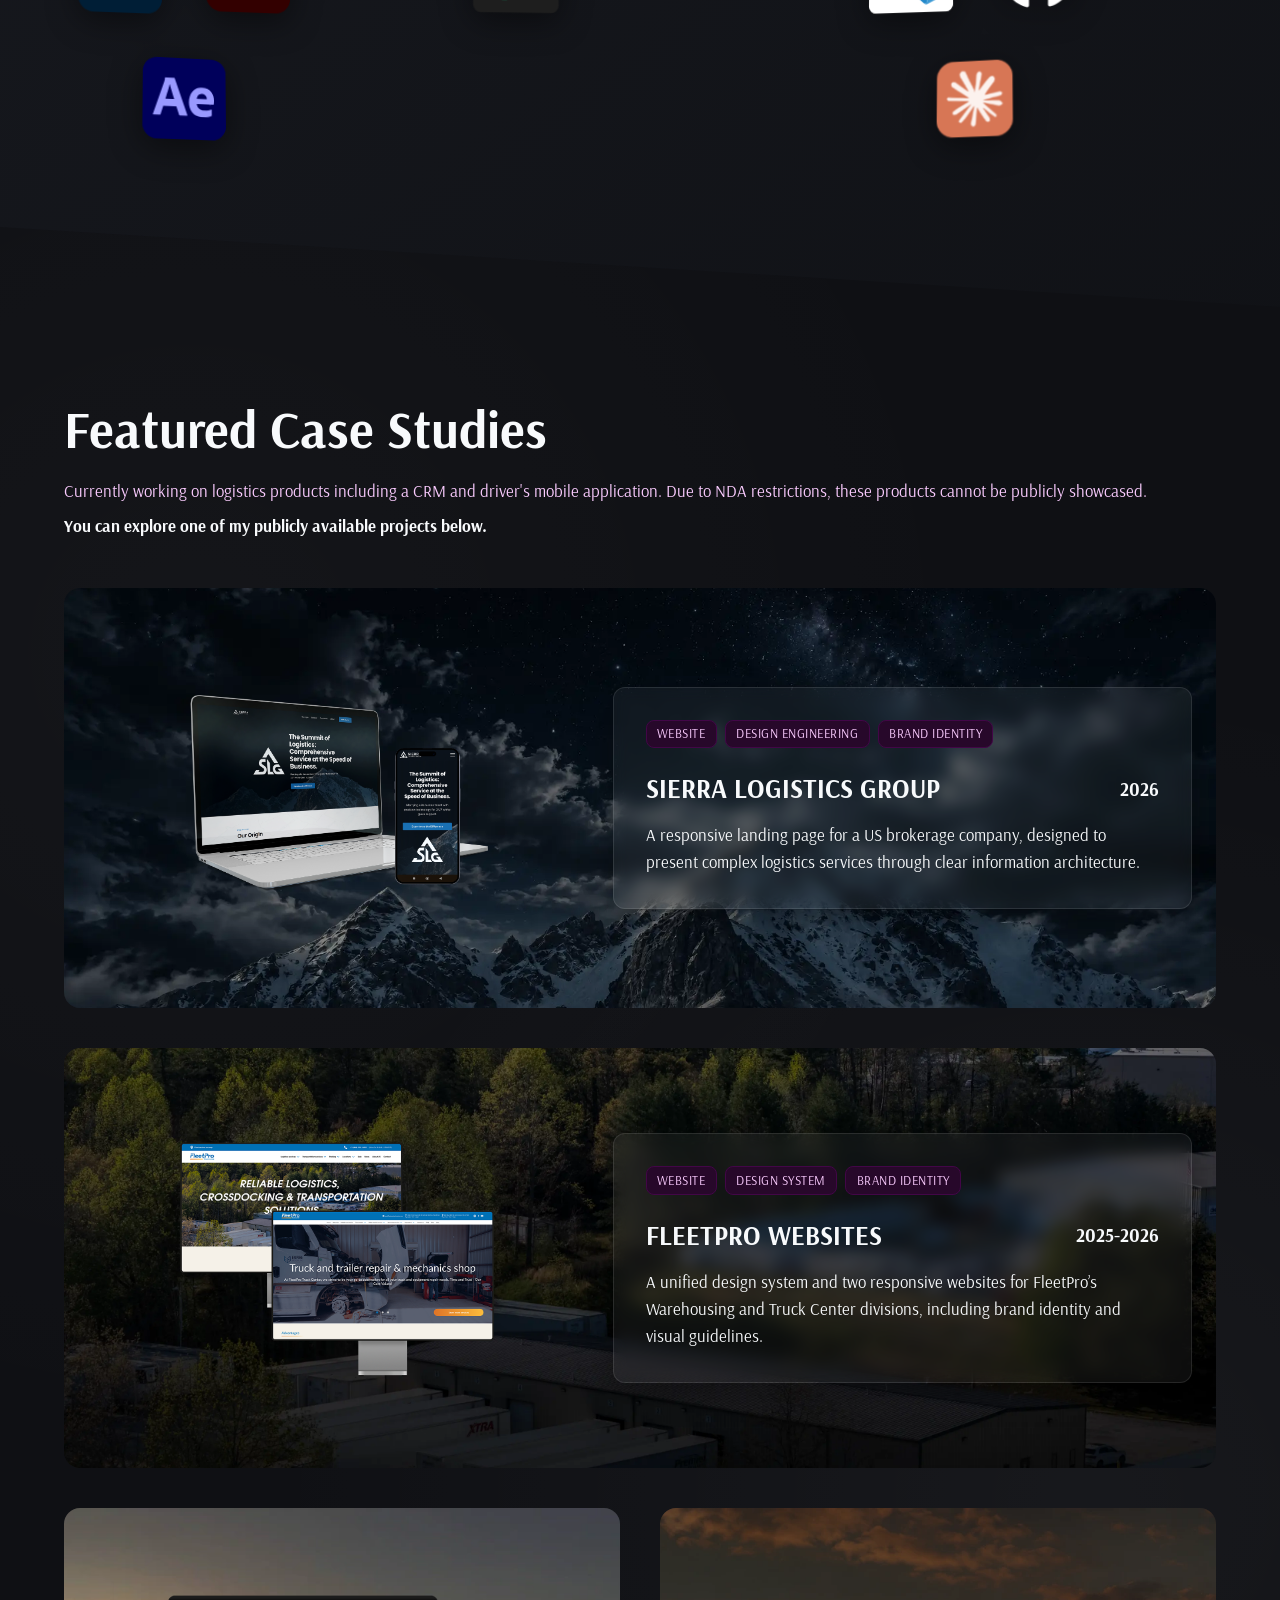
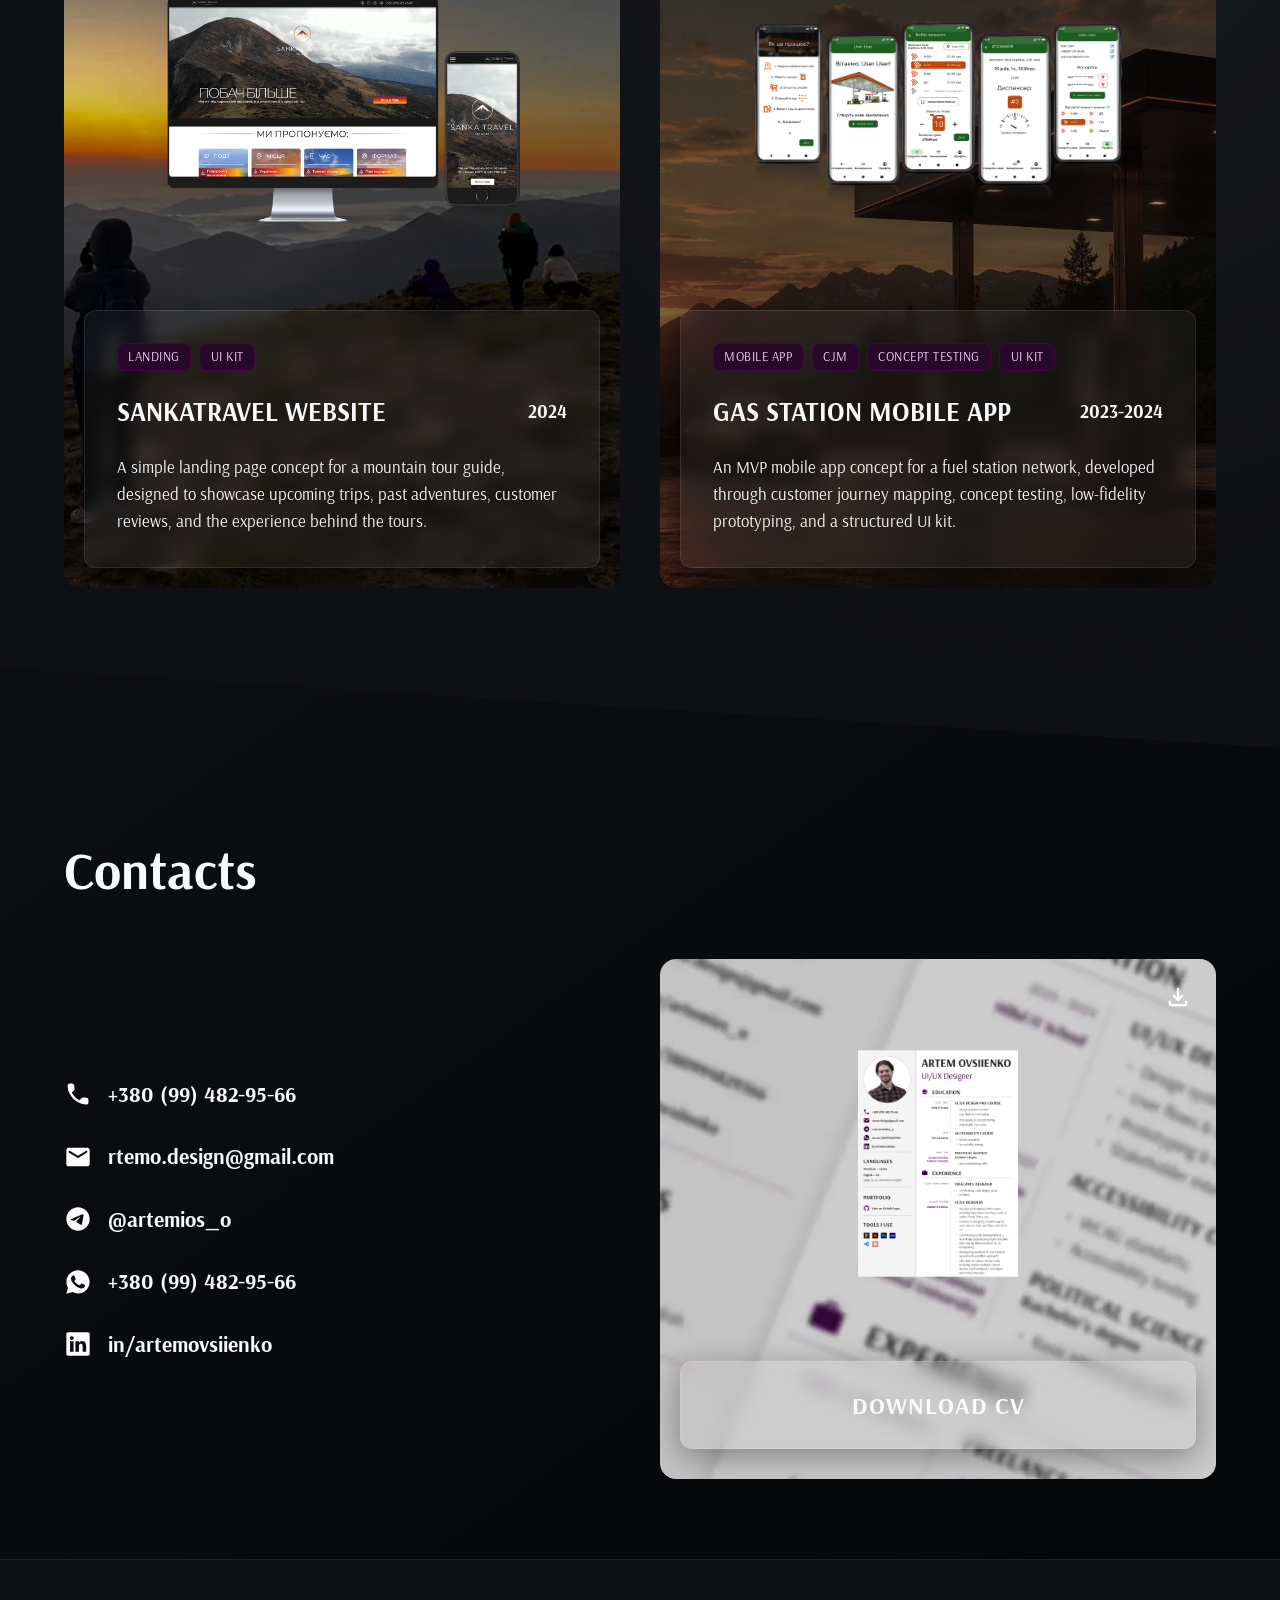
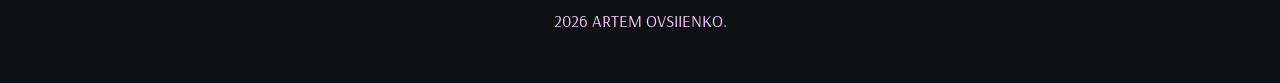
==== commit 04ab5410: "Update index.html" ====
--- a/index.html
+++ b/index.html
@@ -1,6 +1,16 @@
 <!DOCTYPE html>
 <html lang="uk">
 <head>
+  <!-- Google tag (gtag.js) -->
+  <script async src="https://www.googletagmanager.com/gtag/js?id=G-YPWF8V8Z2P"></script>
+  <script>
+    window.dataLayer = window.dataLayer || [];
+    function gtag(){dataLayer.push(arguments);}
+    gtag('js', new Date());
+
+    gtag('config', 'G-YPWF8V8Z2P');
+  </script>
+
   <meta charset="UTF-8" />
   <meta name="viewport" content="width=device-width, initial-scale=1.0" />
   <title>ARTEM OVSIIENKO — UI/UX Designer</title>
--- a/style.css
+++ b/style.css
@@ -22,6 +22,12 @@
 }
 html {
   scroll-behavior: smooth;
+}
+
+/* Global Responsive Media & Overflow Protection */
+img, picture, video {
+  max-width: 100%;
+  height: auto;
 }
 
 /* Base interactive cleanups */
@@ -1031,6 +1037,53 @@
 .btn-back-nav:hover .back-arrow-icon {
   stroke: #C0A5C2;
 }
+
+/* === CASE STUDY HERO BACKGROUNDS (SIERRA & FLEETPRO) === */
+.case-hero-wrapper {
+  position: relative;
+  width: 100vw;
+  left: 50%;
+  right: 50%;
+  margin-left: -50vw;
+  margin-right: -50vw;
+  padding: 9.5rem 1.5rem 5rem;
+  background-size: cover;
+  background-position: center;
+  background-repeat: no-repeat;
+  display: flex;
+  justify-content: center;
+  align-items: center;
+}
+
+.case-hero-sierra,
+body.sierra-page .case-hero-wrapper {
+  background-image: 
+    linear-gradient(180deg, rgba(9, 10, 12, 0.6) 0%, rgba(9, 10, 12, 0.85) 100%),
+    url('Media/sierra_preview_BG.webp');
+}
+
+.case-hero-fleetpro,
+body.fleetpro-page .case-hero-wrapper {
+  background-image: 
+    linear-gradient(180deg, rgba(9, 10, 12, 0.6) 0%, rgba(9, 10, 12, 0.85) 100%),
+    url('Media/fleetpro_preview_BG.webp');
+}
+
+.case-hero-wrapper .case-hero-grid {
+  width: 100%;
+  max-width: var(--max-width);
+  margin: 0 auto;
+}
+
+/* Smooth transition when followed by diagonal cut wrappers */
+.case-hero-wrapper + .section-elevated-wrapper,
+.case-hero-wrapper + .bg2-shadow-caster,
+.case-hero-wrapper + .main-scrolling-content {
+  position: relative;
+  z-index: 2;
+  margin-top: -80px;
+}
+
 .case-gallery-container {
   width: 100%;
   max-width: 1000px; 
@@ -1040,7 +1093,16 @@
   flex-direction: column;
   align-items: center; 
   gap: 2.5rem;
-}
+  box-sizing: border-box;
+}
+
+.case-gallery-container img {
+  width: 100%;
+  max-width: 100%;
+  height: auto;
+  display: block;
+}
+
 .case-detail-container {
   width: 100%;
   max-width: 1200px;
@@ -1049,7 +1111,9 @@
   display: flex;
   flex-direction: column;
   gap: 5rem;
-}
+  box-sizing: border-box;
+}
+
 .case-hero-grid {
   display: grid;
   grid-template-columns: 1fr 1fr;
@@ -1434,13 +1498,44 @@
 }
 
 @media (max-width: 992px) {
+  html, body {
+    overflow-x: hidden;
+  }
+
   h2 { font-size: 2.5rem; }
   .card-full { grid-template-columns: 1fr; }
   .cards-grid-two, .contact-grid-two, .case-hero-grid, .comparison-split-wrapper, .outcome-columns-wrapper, .tools-columns-grid { grid-template-columns: 1fr; }
   .new-pages-overlap-container { flex-wrap: wrap; gap: 1.5rem; }
   .new-page-card { flex: 0 0 45%; margin-right: 0; }
   .section, .section-hero, .section-no-frame, .contact-section-clean { padding: 0 1.25rem 2.5rem; }
-  .case-detail-container { padding-top: 7rem; gap: 3.5rem; }
+  
+  /* Mobile Gallery & Case Detail Width Constraints (Fixes GasStation / SankaTravel Image Overflow) */
+  .case-gallery-container {
+    padding: 6rem 1rem 3rem !important;
+    width: 100% !important;
+    max-width: 100% !important;
+    overflow-x: hidden;
+  }
+  .case-gallery-container img {
+    width: 100% !important;
+    max-width: 100% !important;
+    height: auto !important;
+  }
+  .case-detail-container {
+    padding: 7rem 1rem 2rem !important;
+    width: 100% !important;
+    max-width: 100% !important;
+    gap: 3.5rem;
+    overflow-x: hidden;
+  }
+  .case-detail-container img {
+    max-width: 100% !important;
+    height: auto !important;
+  }
+  .case-hero-wrapper {
+    padding: 7rem 1.25rem 4rem !important;
+  }
+
   .header-cv-btn { display: none !important; }
   .nav-link-cv { display: inline-block !important; color: #8C8C8C !important; }
   .nav-link-cv:hover { color: #C0A5C2 !important; }
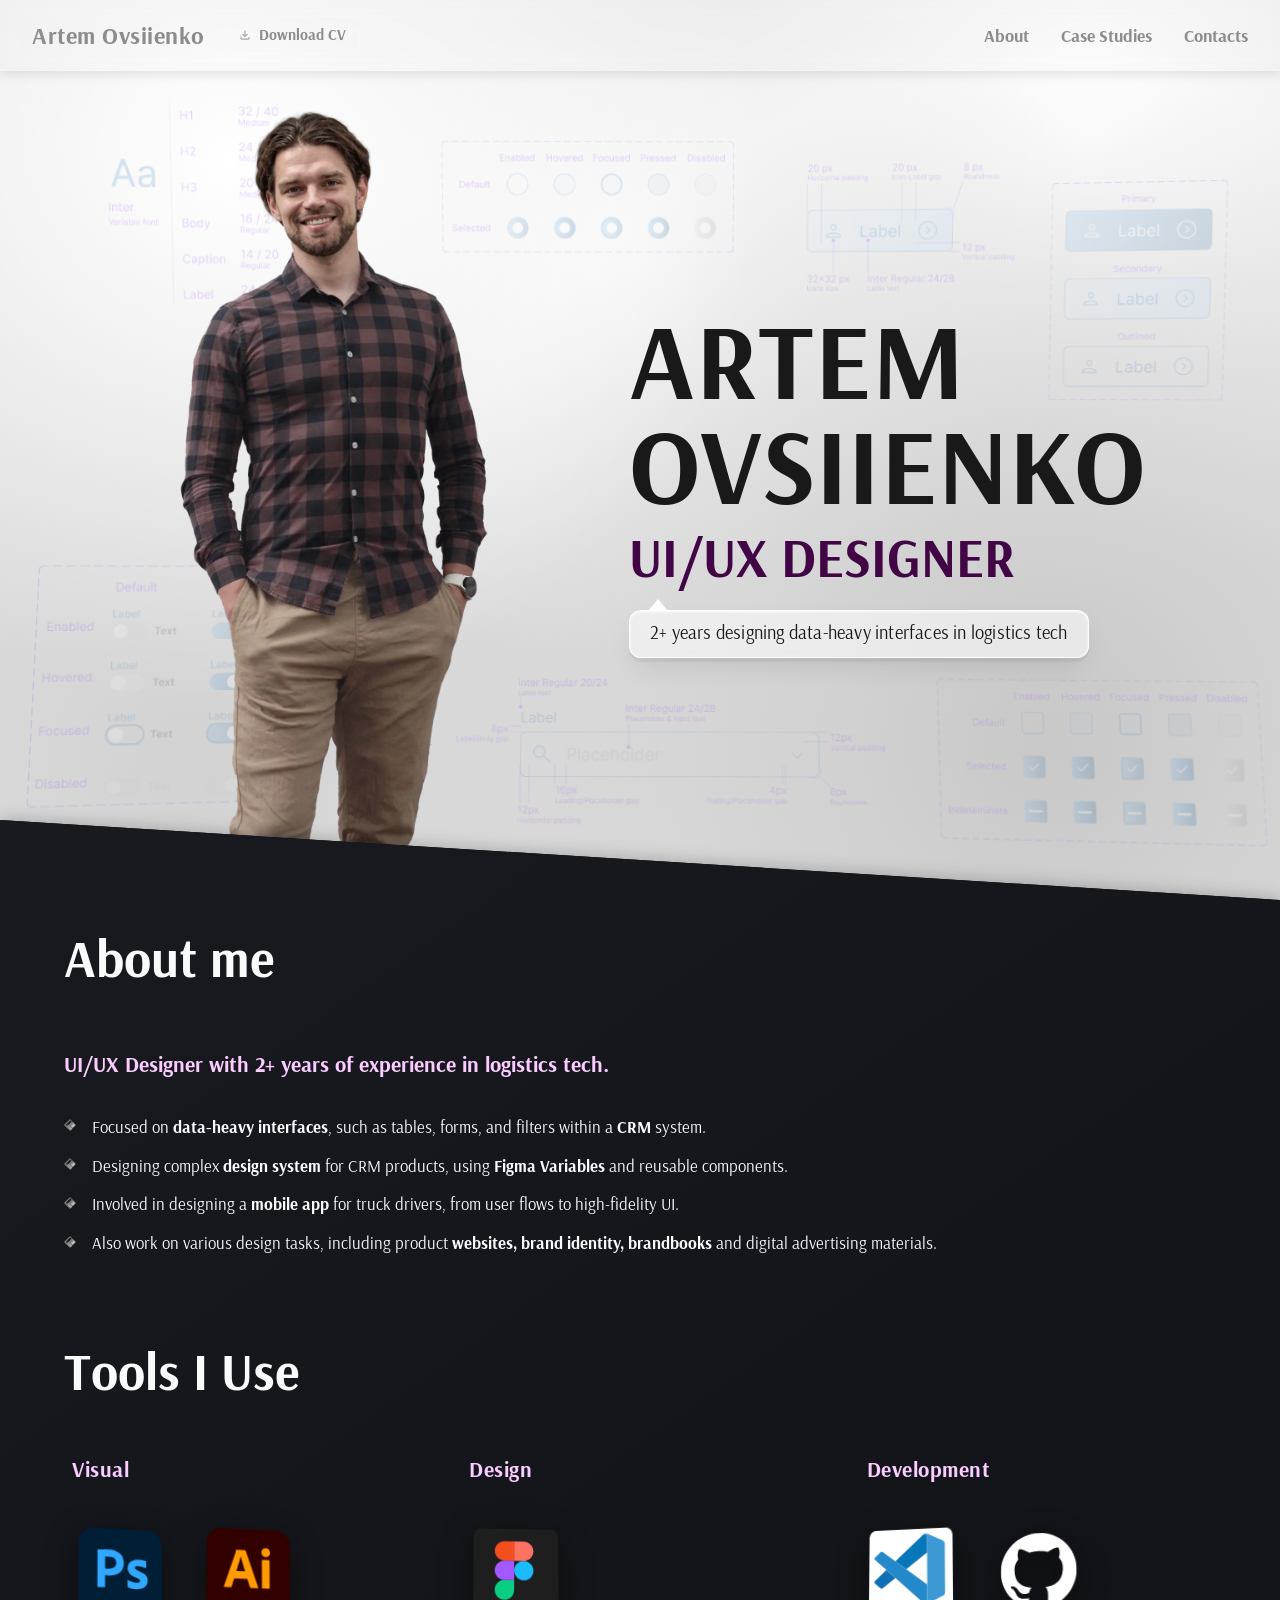
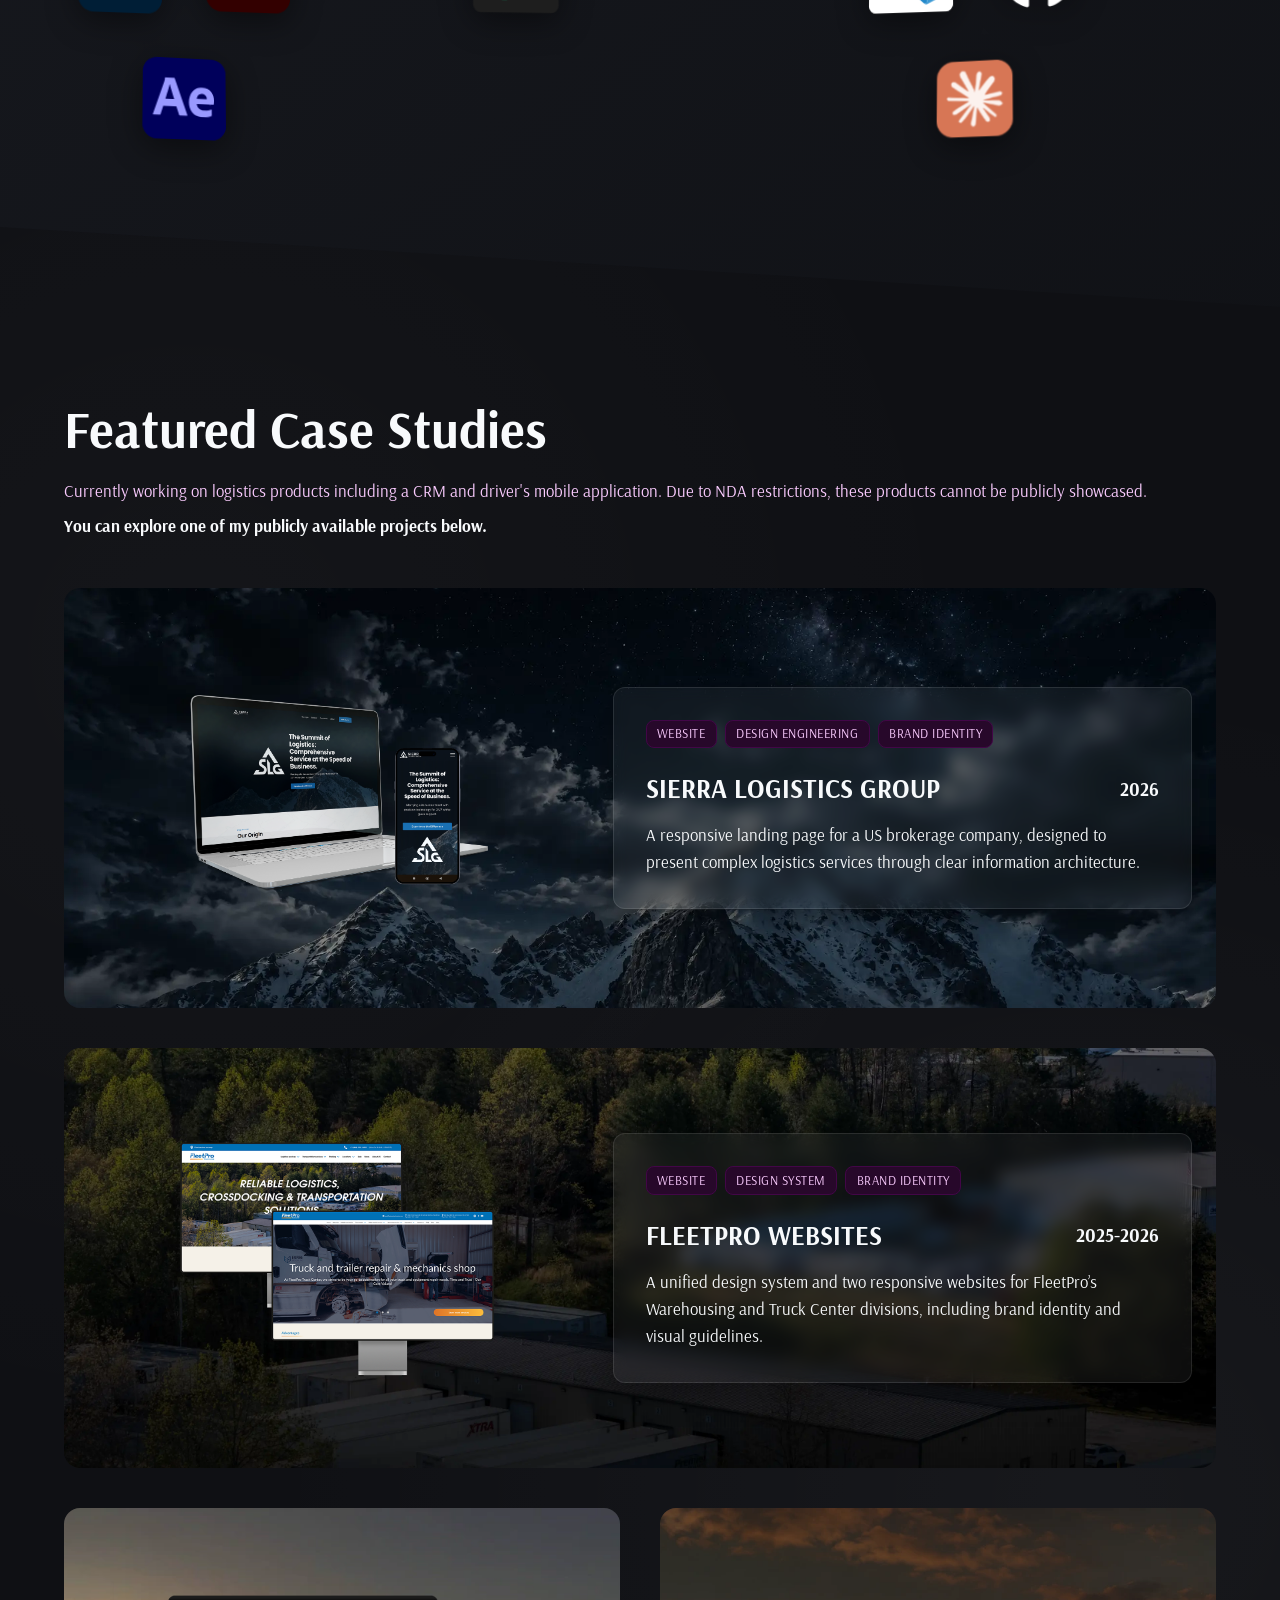
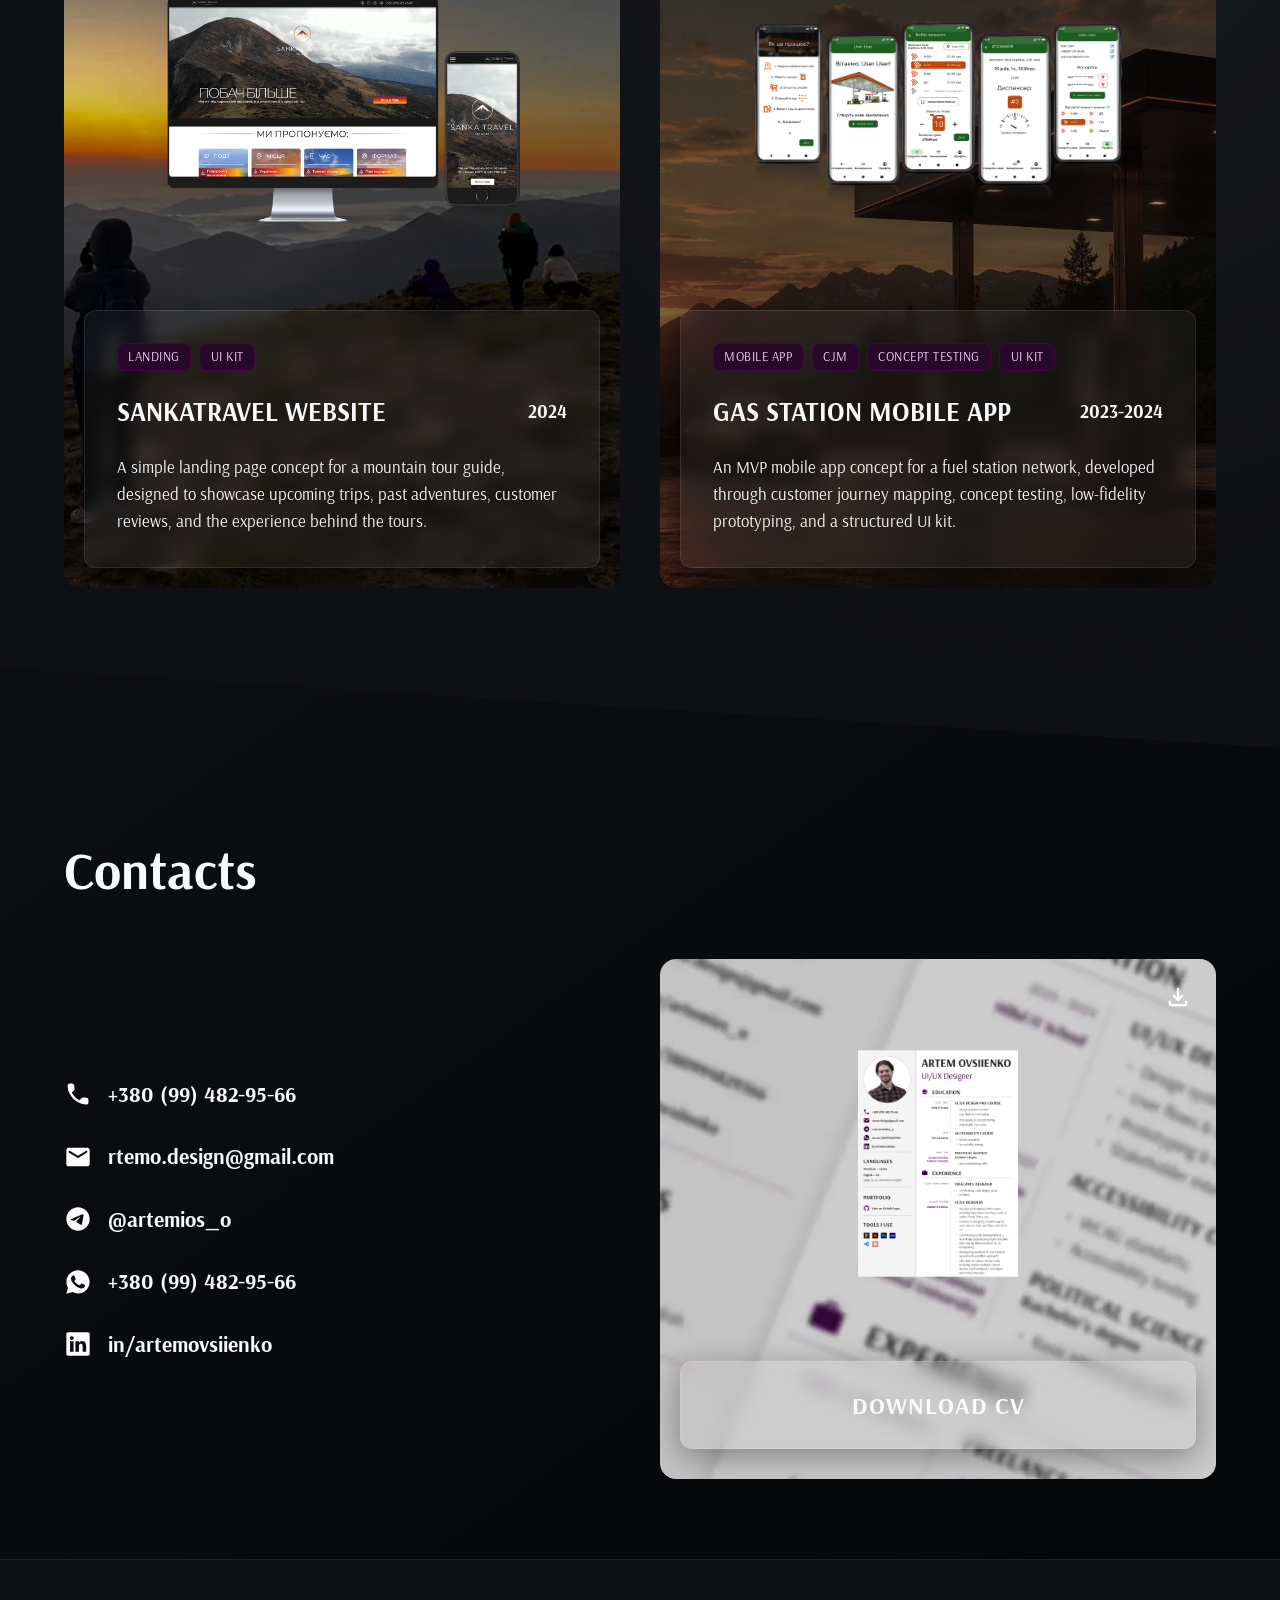
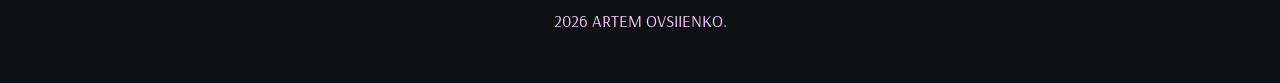
==== commit 9bee2392: "Update index.html" ====
--- a/index.html
+++ b/index.html
@@ -10,7 +10,6 @@
 
     gtag('config', 'G-YPWF8V8Z2P');
   </script>
-
   <meta charset="UTF-8" />
   <meta name="viewport" content="width=device-width, initial-scale=1.0" />
   <title>ARTEM OVSIIENKO — UI/UX Designer</title>
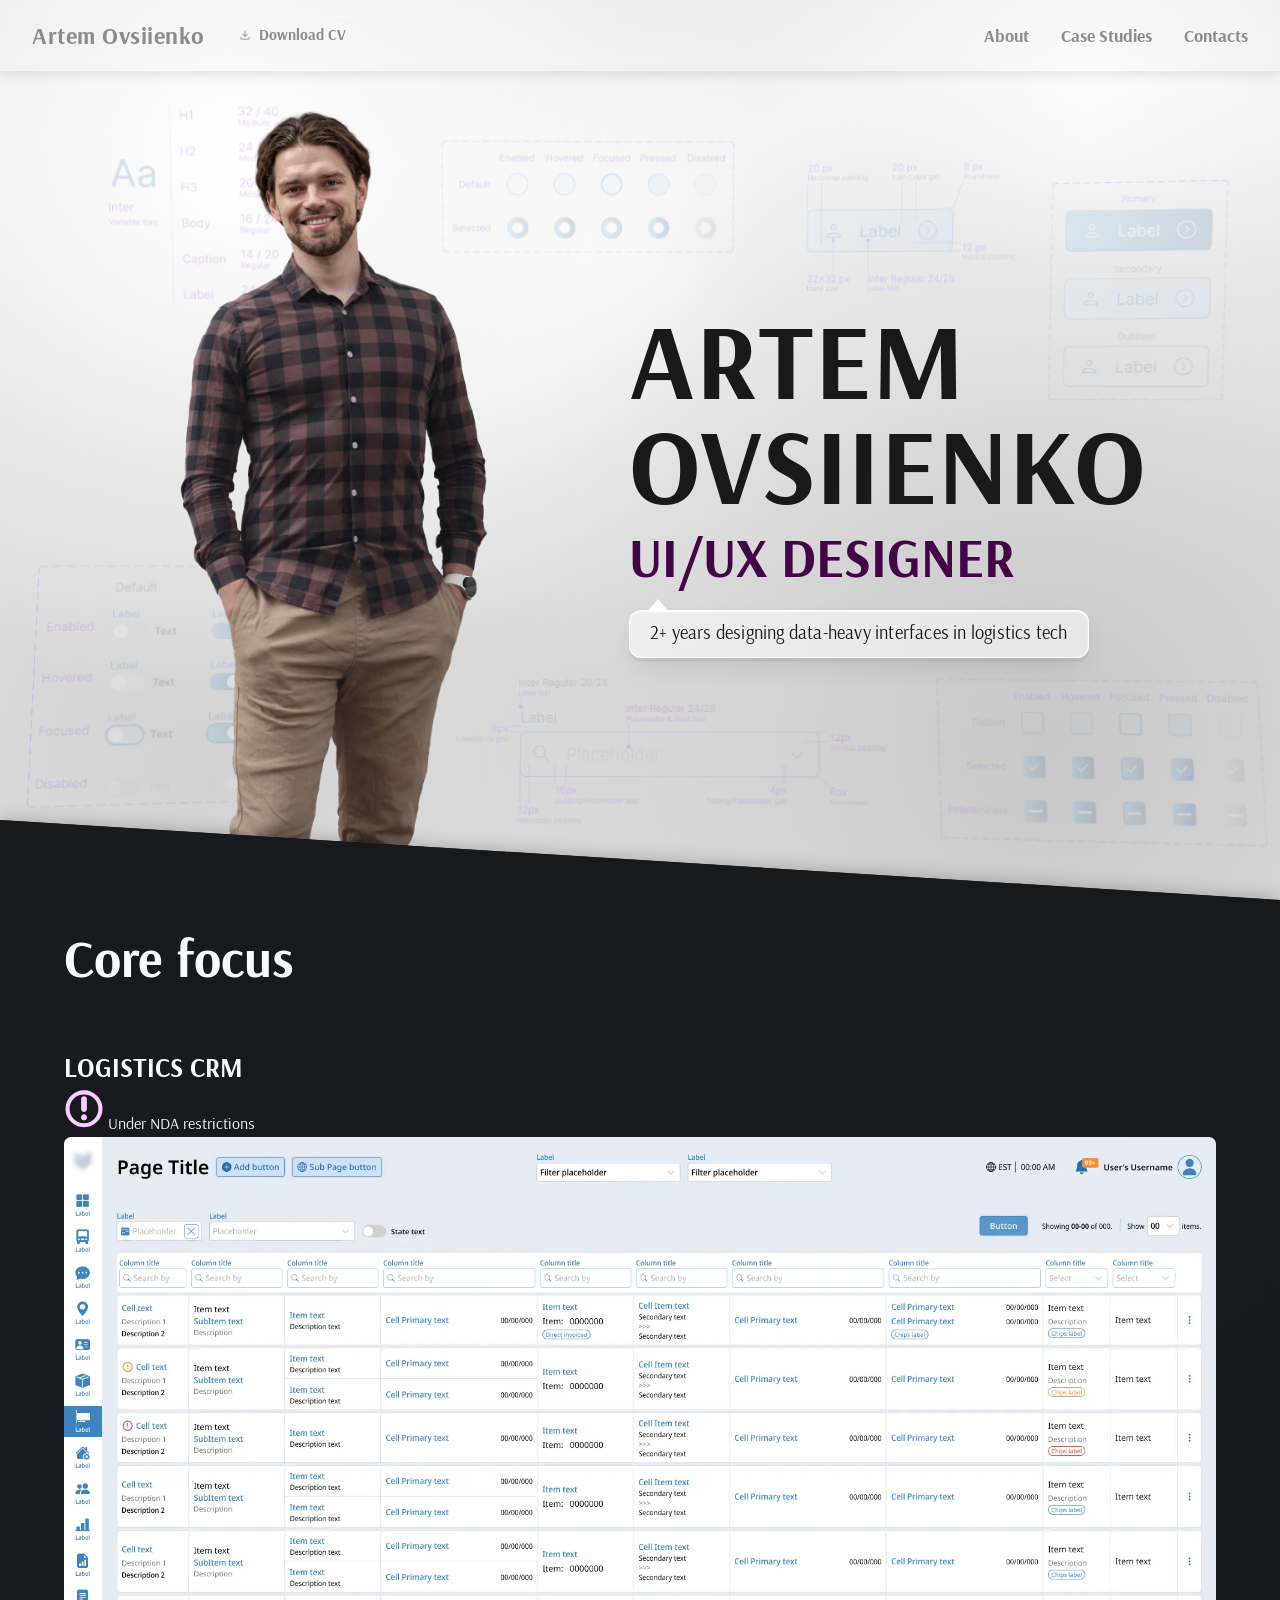
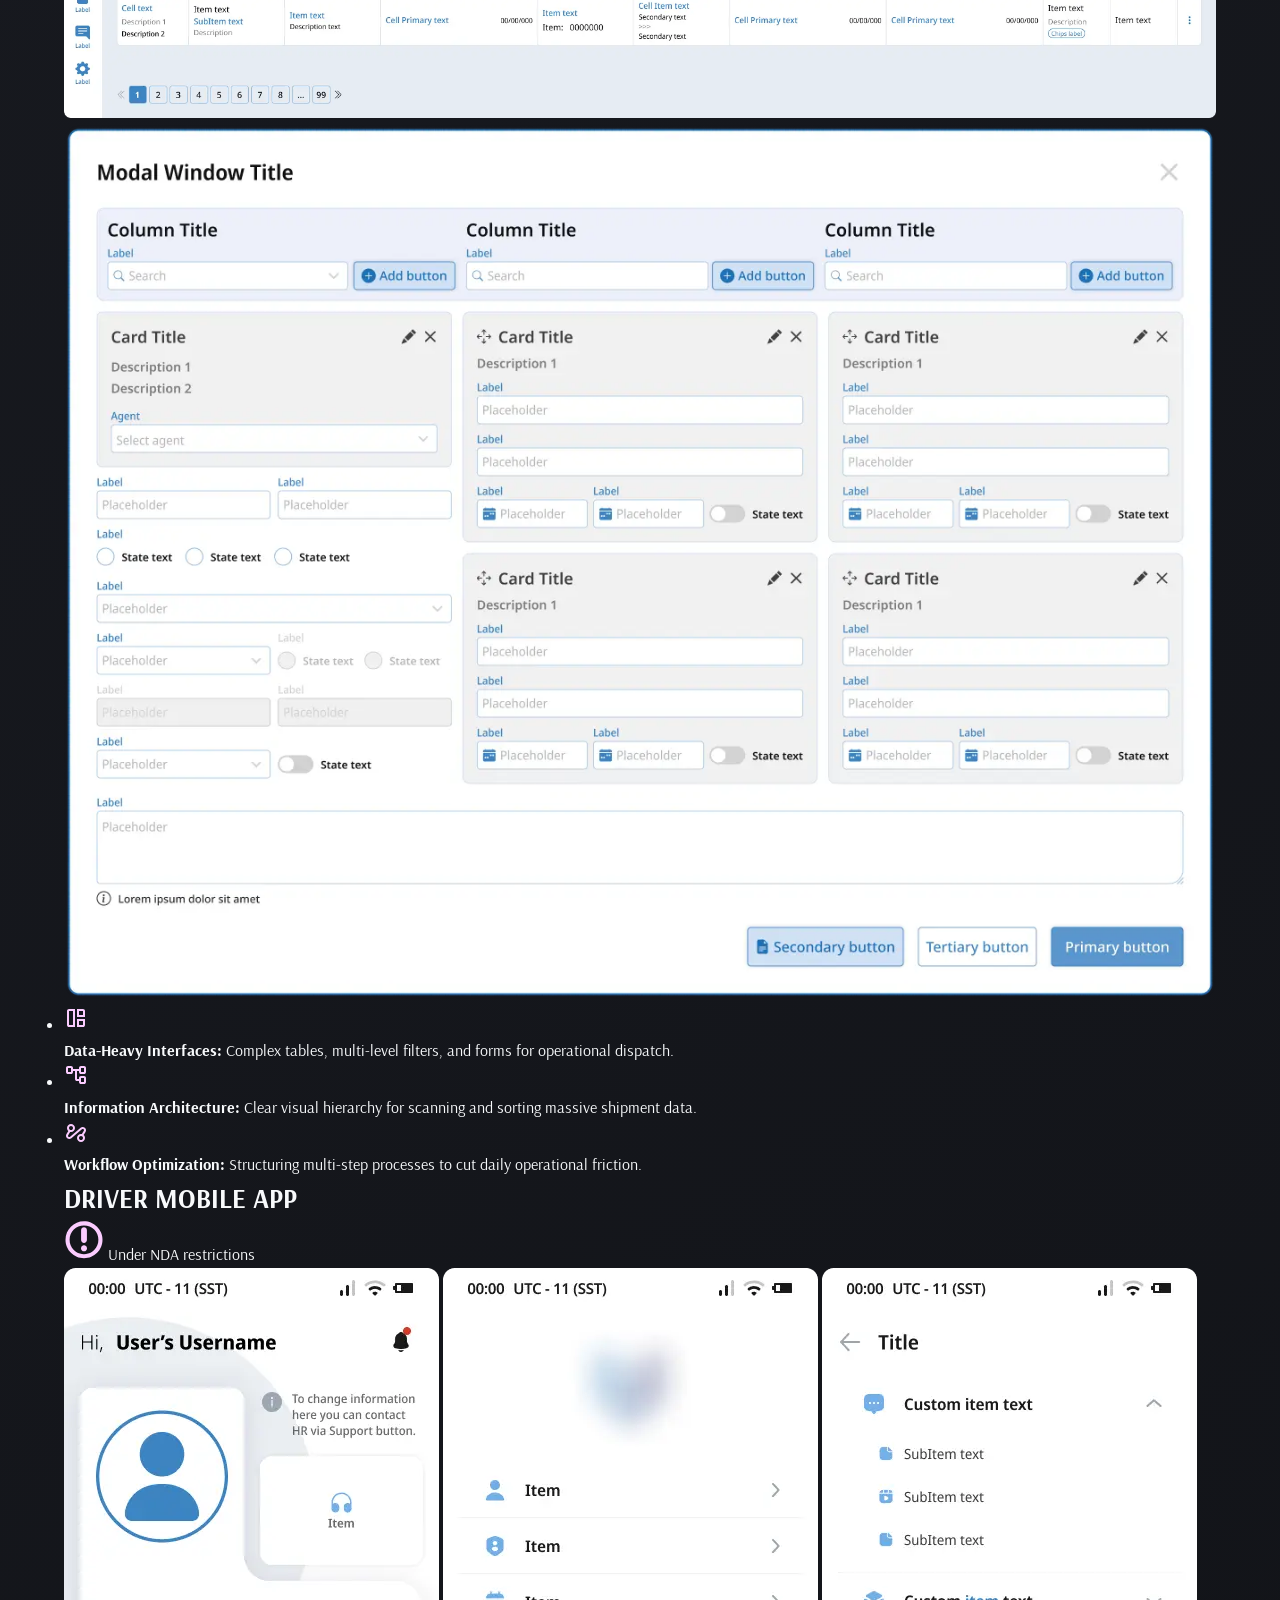
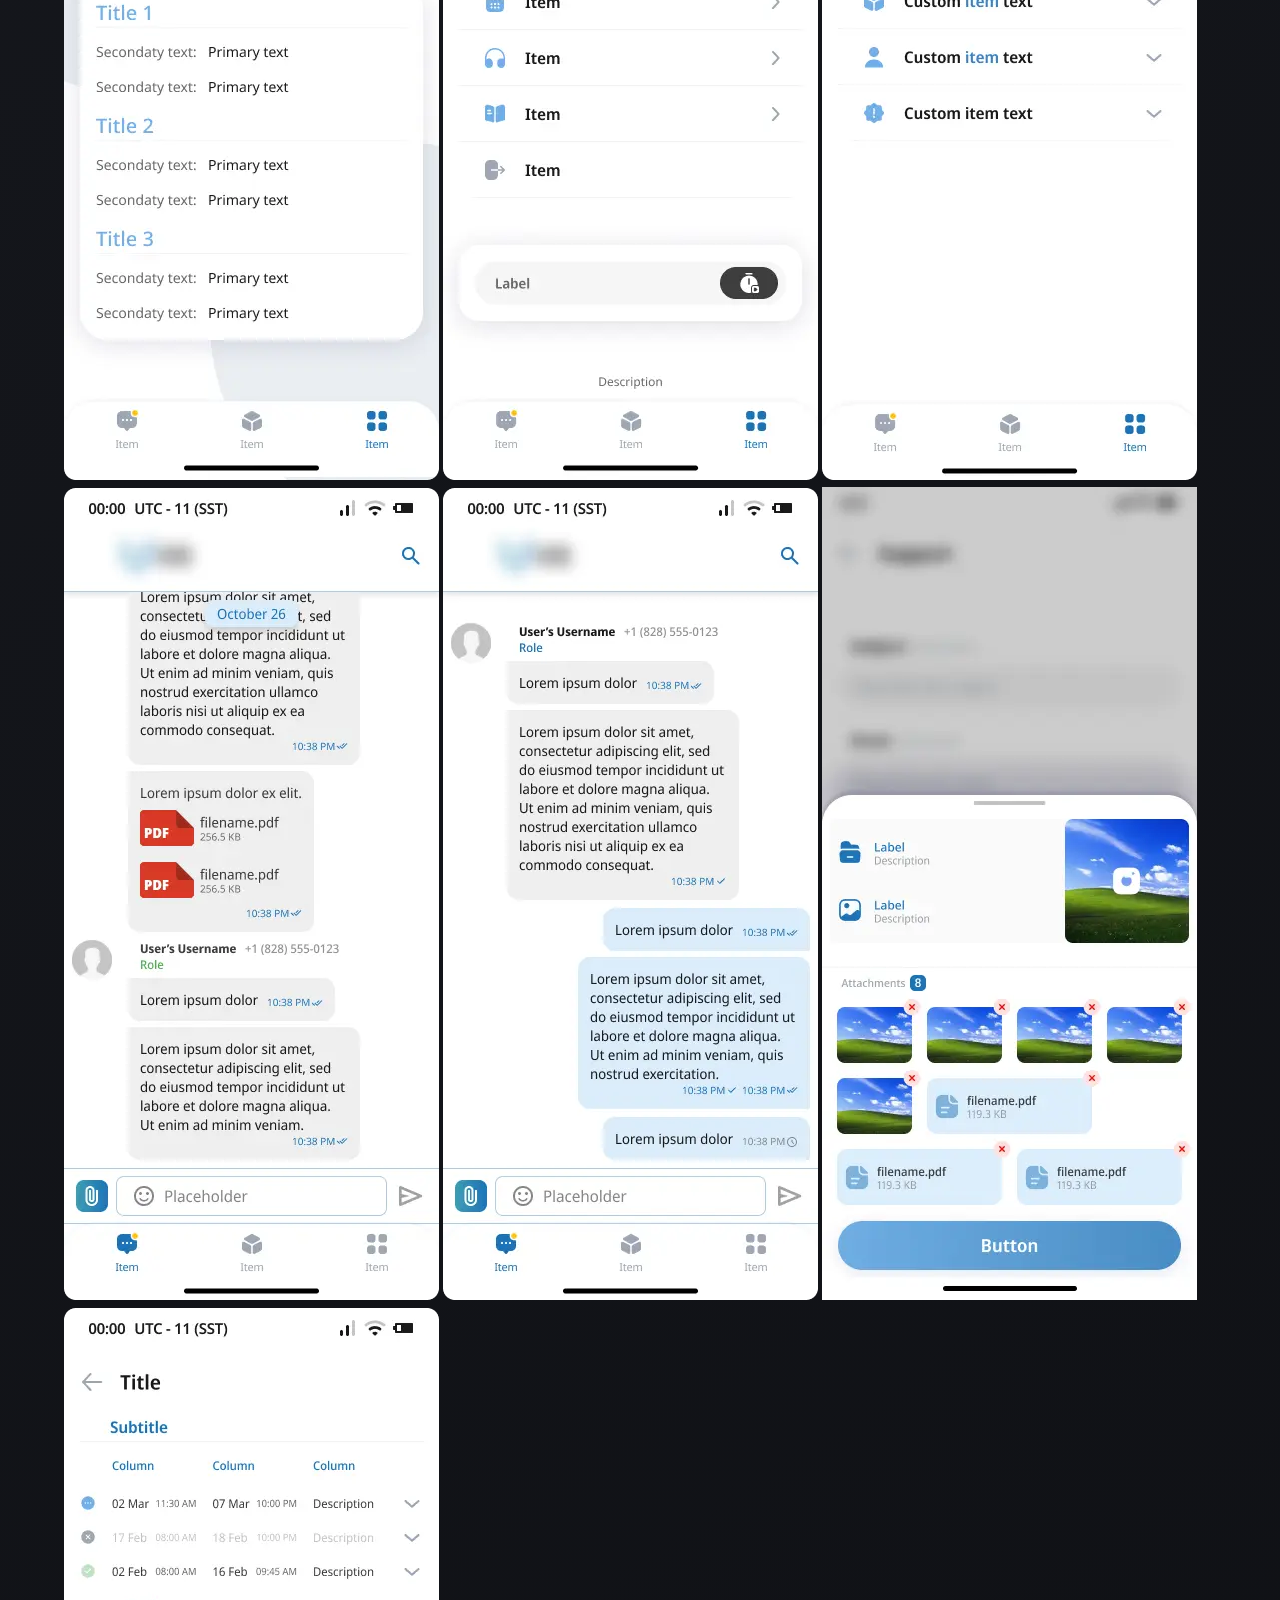
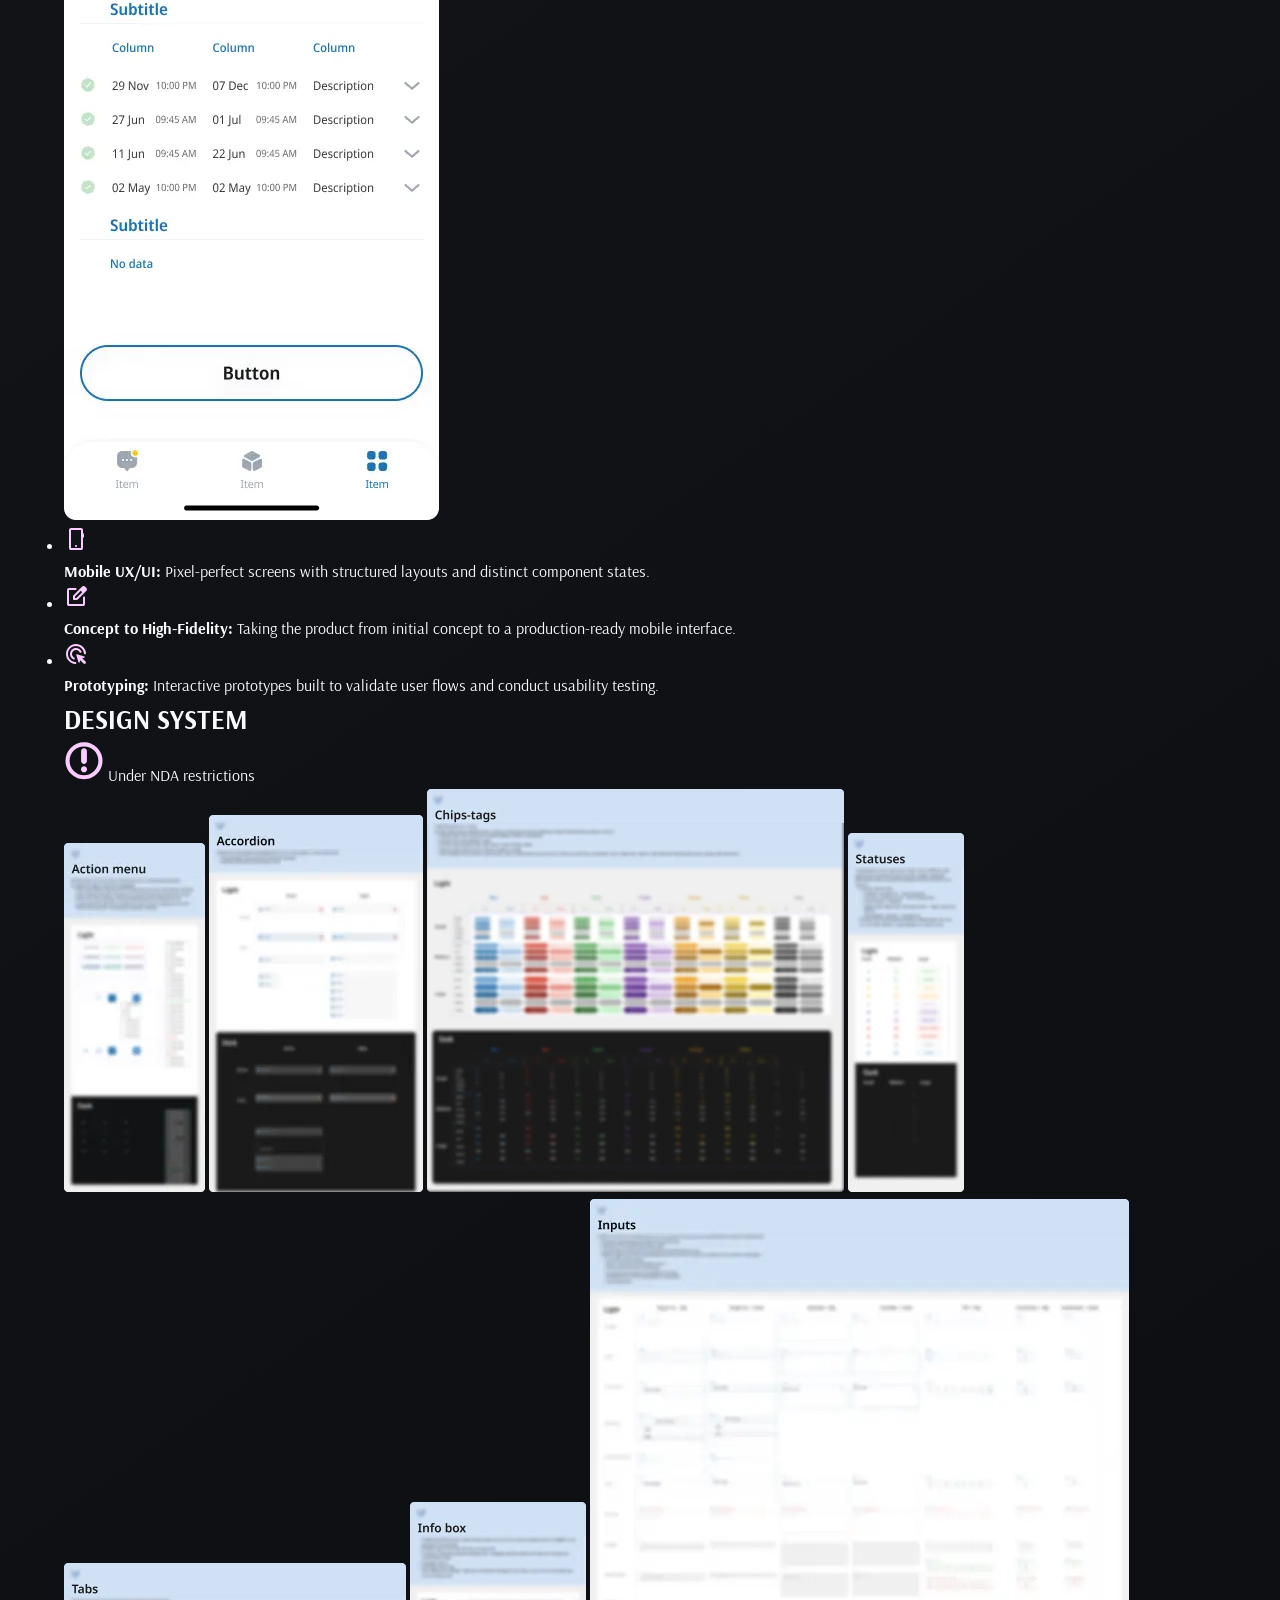
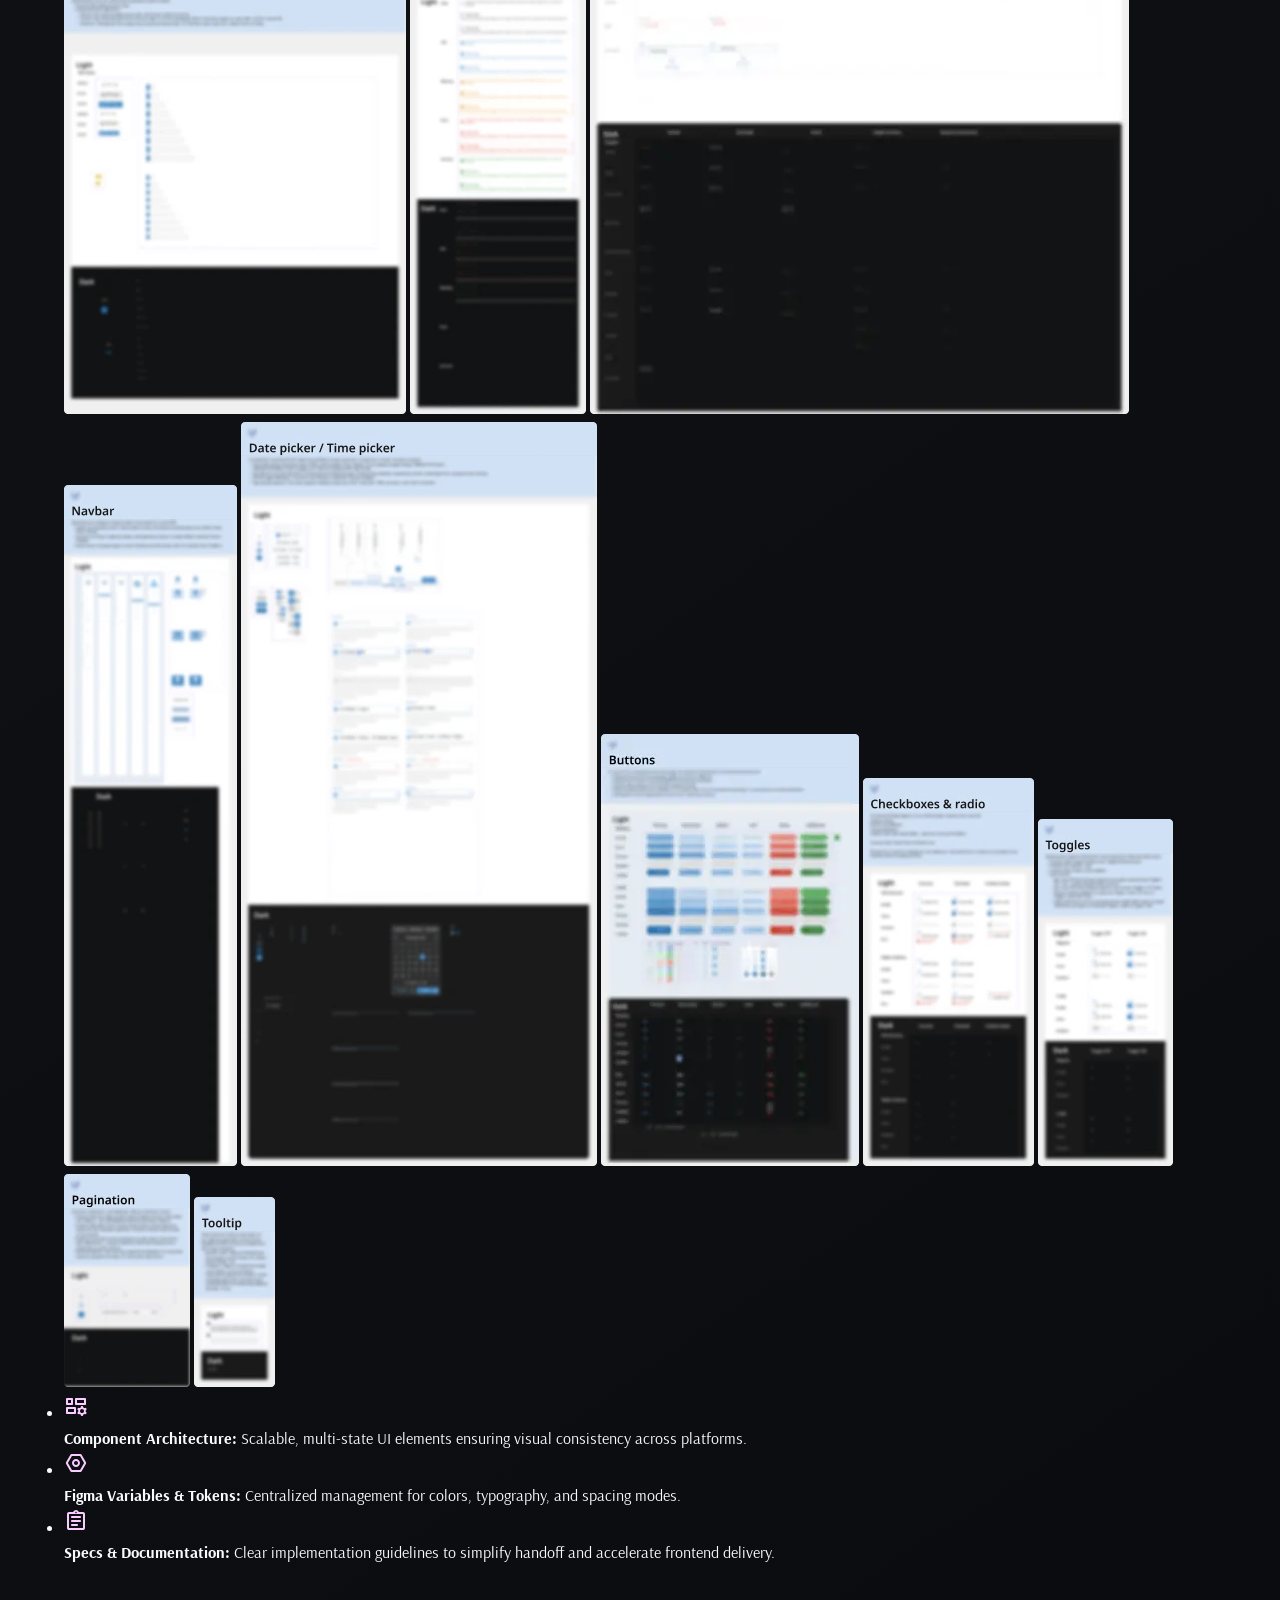
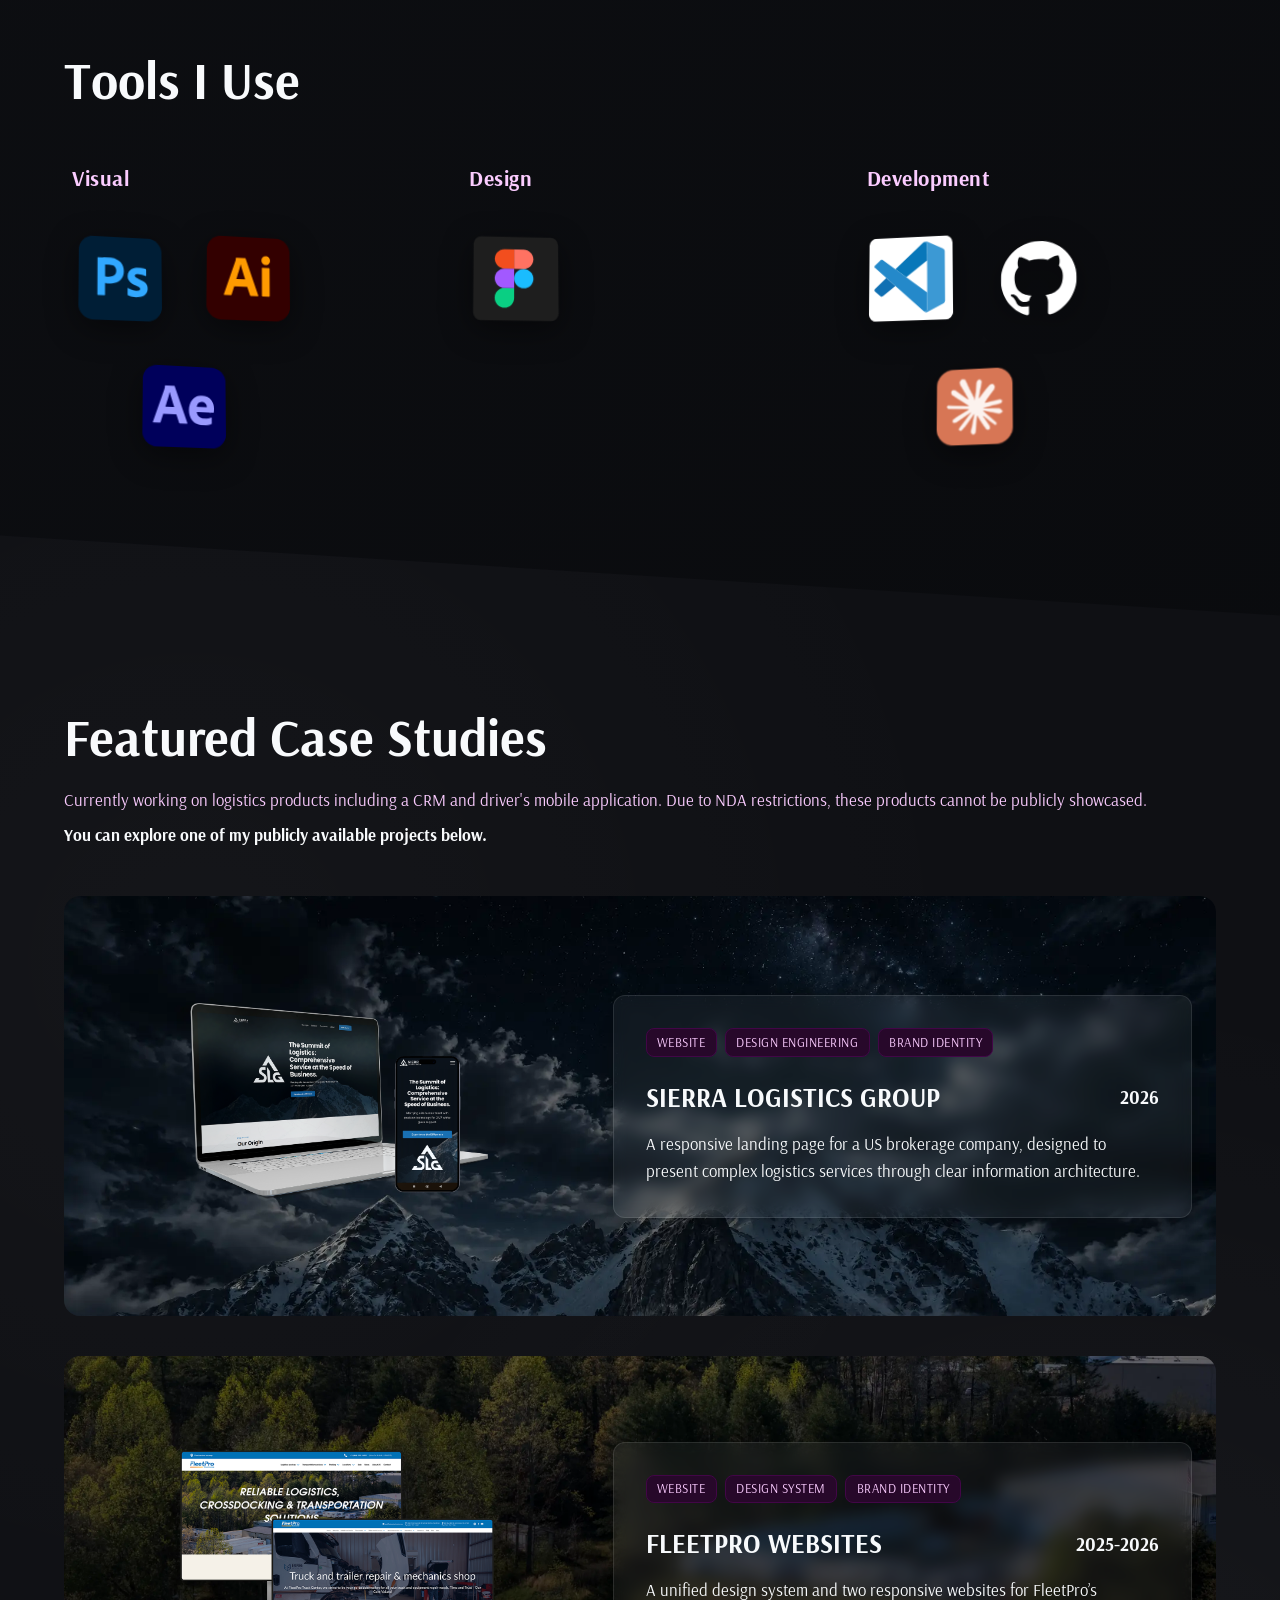
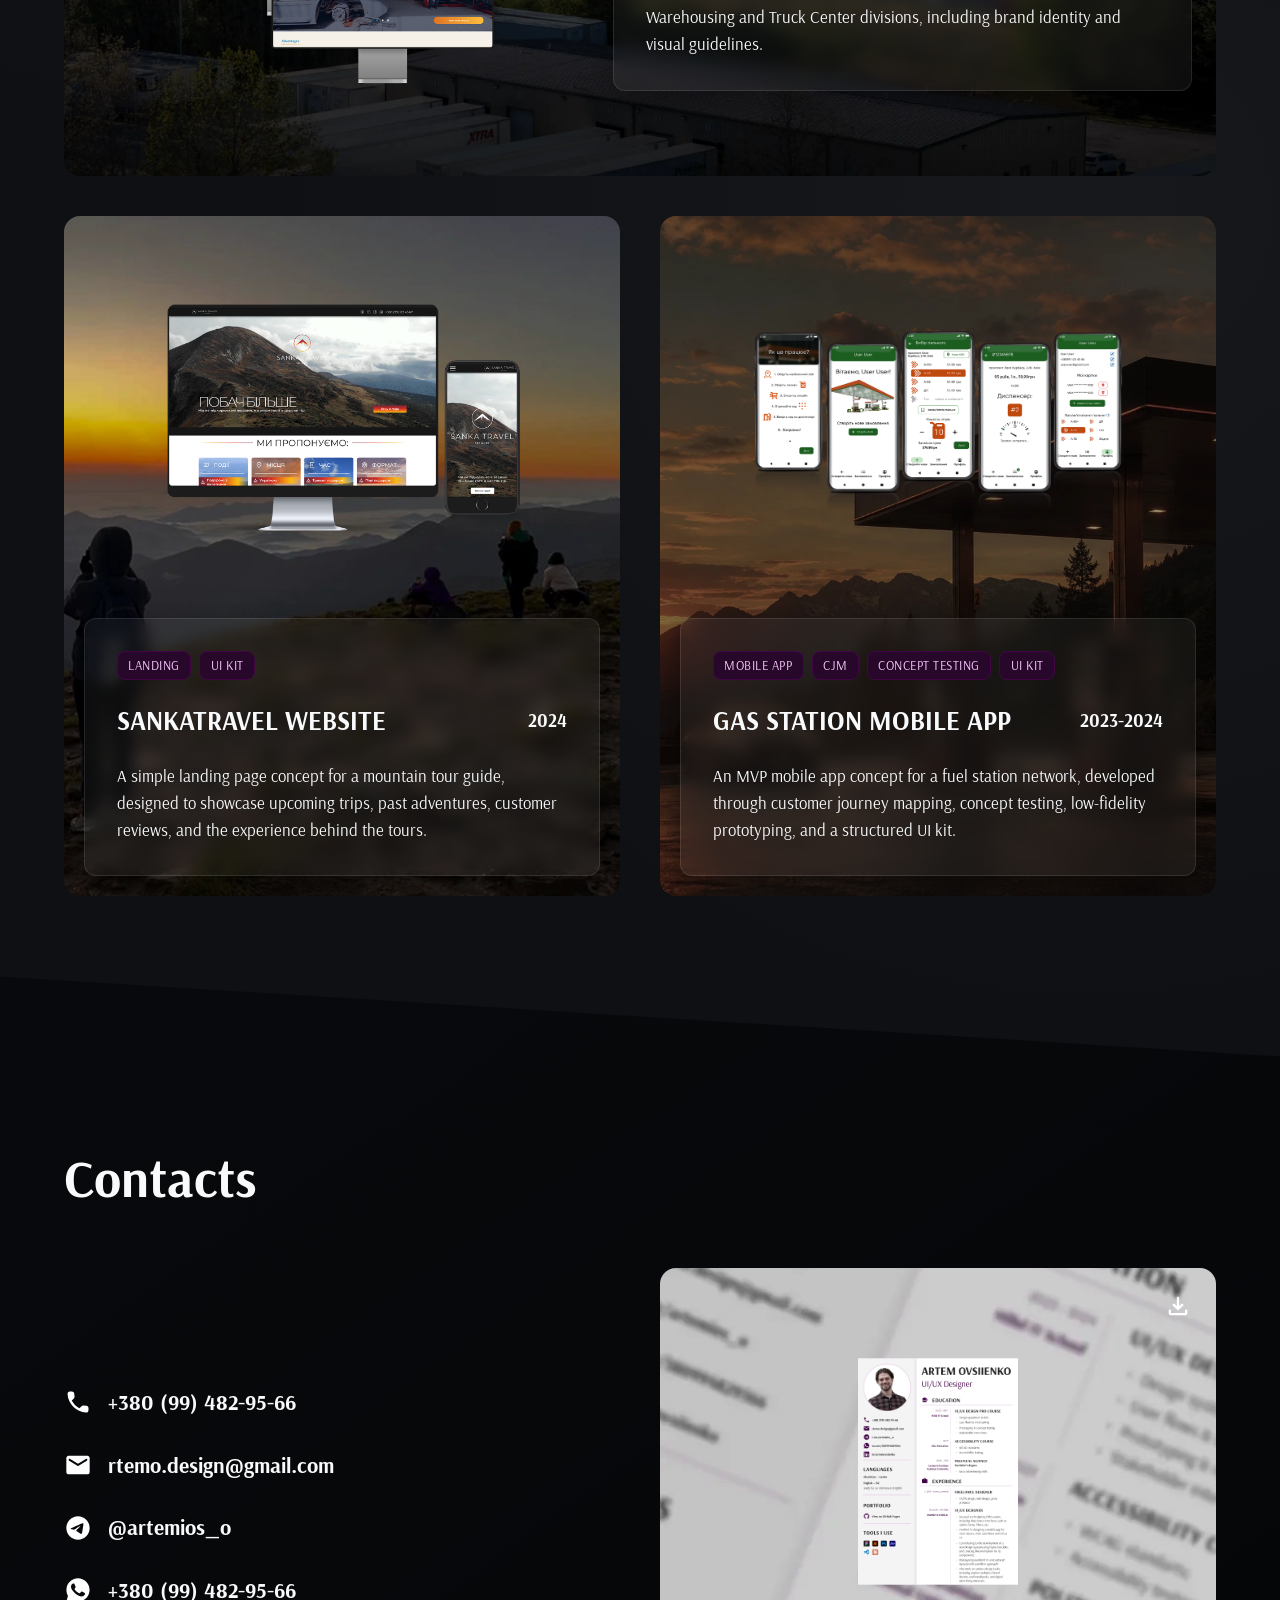
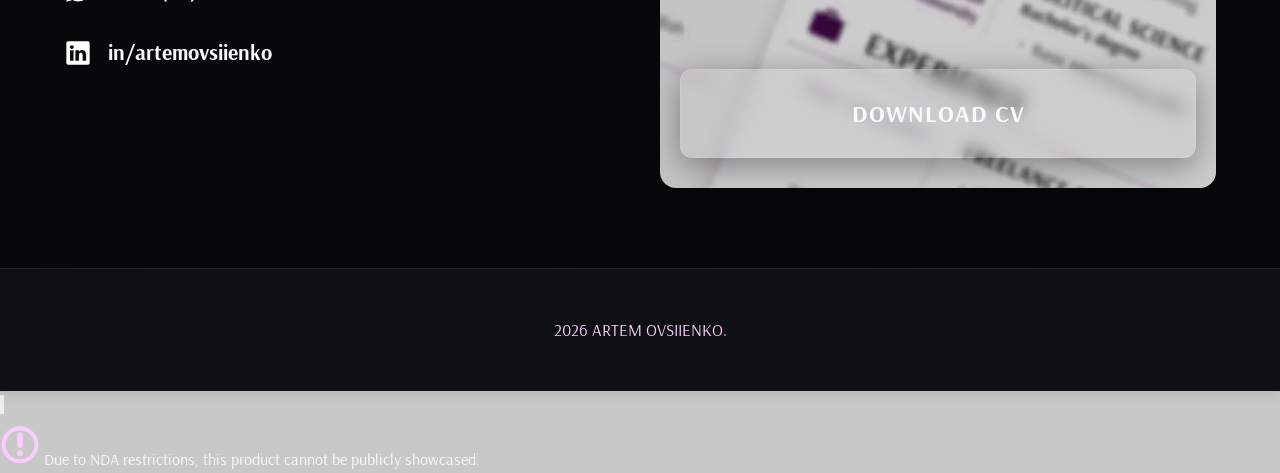
==== commit d247f0ff: "Update index.html" ====
--- a/index.html
+++ b/index.html
@@ -1,5 +1,5 @@
 <!DOCTYPE html>
-<html lang="uk">
+<html lang="en">
 <head>
   <!-- Google tag (gtag.js) -->
   <script async src="https://www.googletagmanager.com/gtag/js?id=G-YPWF8V8Z2P"></script>
@@ -10,6 +10,7 @@
 
     gtag('config', 'G-YPWF8V8Z2P');
   </script>
+
   <meta charset="UTF-8" />
   <meta name="viewport" content="width=device-width, initial-scale=1.0" />
   <title>ARTEM OVSIIENKO — UI/UX Designer</title>
@@ -117,20 +118,153 @@
   <div class="bg2-shadow-caster">
     <div class="main-scrolling-content">
       
-      <!-- Combined About Me & Tools Section -->
+      <!-- Core Focus Section -->
       <section id="about-me" class="section" style="padding-top: 1rem;">
         <div class="section-header">
-          <h2>About me</h2>
-        </div>
-
-        <p class="about-me-lead">UI/UX Designer with 2+ years of experience in logistics tech.</p>
-
-        <ul class="custom-list">
-          <li>Focused on <b>data-heavy interfaces</b>, such as tables, forms, and filters within a <b>CRM</b> system.</li>
-          <li>Designing complex <b>design system</b> for CRM products, using <b>Figma Variables</b> and reusable components.</li>
-          <li>Involved in designing a <b>mobile app</b> for truck drivers, from user flows to high-fidelity UI.</li>
-          <li>Also work on various design tasks, including product <b>websites, brand identity, brandbooks</b> and digital advertising materials.</li>
-        </ul>
+          <h2>Core focus</h2>
+        </div>
+
+        <!-- 3 Interactive Core Focus Elements -->
+        <div class="focus-grid">
+          <!-- 1. Top Left: Logistics CRM -->
+          <div class="focus-card" data-focus="crm">
+            <div class="focus-card-header">
+              <h3>Logistics CRM</h3>
+              <div class="focus-mobile-nda">
+                <img src="Media/icons/attention.svg" alt="" class="focus-disclaimer-icon" />
+                <span>Under NDA restrictions</span>
+              </div>
+            </div>
+            <div class="focus-card-visual">
+              <div class="focus-group focus-crm-group">
+                <img src="Media/focus/crm1.webp" alt="Logistics CRM Overview" class="focus-anim-img crm-img-1" />
+                <img src="Media/focus/crm2.webp" alt="Logistics CRM Details" class="focus-anim-img crm-img-2" />
+              </div>
+            </div>
+            <div class="focus-mobile-details">
+              <ul class="focus-mobile-list">
+                <li class="focus-point-item">
+                  <img src="Media/icons/data-heavy.svg" alt="" class="focus-point-icon" />
+                  <div class="focus-point-text">
+                    <b>Data-Heavy Interfaces:</b> Complex tables, multi-level filters, and forms for operational dispatch.
+                  </div>
+                </li>
+                <li class="focus-point-item">
+                  <img src="Media/icons/info-architecture.svg" alt="" class="focus-point-icon" />
+                  <div class="focus-point-text">
+                    <b>Information Architecture:</b> Clear visual hierarchy for scanning and sorting massive shipment data.
+                  </div>
+                </li>
+                <li class="focus-point-item">
+                  <img src="Media/icons/workflow.svg" alt="" class="focus-point-icon" />
+                  <div class="focus-point-text">
+                    <b>Workflow Optimization:</b> Structuring multi-step processes to cut daily operational friction.
+                  </div>
+                </li>
+              </ul>
+            </div>
+          </div>
+
+          <!-- 2. Top Right: Driver Mobile App -->
+          <div class="focus-card" data-focus="driverapp">
+            <div class="focus-card-header">
+              <h3>Driver Mobile App</h3>
+              <div class="focus-mobile-nda">
+                <img src="Media/icons/attention.svg" alt="" class="focus-disclaimer-icon" />
+                <span>Under NDA restrictions</span>
+              </div>
+            </div>
+            <div class="focus-card-visual">
+              <div class="focus-group focus-driver-group">
+                <img src="Media/focus/driverapp1.webp" alt="Driver App 1" class="focus-anim-img driver-img driver-img-1" />
+                <img src="Media/focus/driverapp2.webp" alt="Driver App 2" class="focus-anim-img driver-img driver-img-2" />
+                <img src="Media/focus/driverapp3.webp" alt="Driver App 3" class="focus-anim-img driver-img driver-img-3" />
+                <img src="Media/focus/driverapp4.webp" alt="Driver App 4" class="focus-anim-img driver-img driver-img-4" />
+                <img src="Media/focus/driverapp5.webp" alt="Driver App 5" class="focus-anim-img driver-img driver-img-5" />
+                <img src="Media/focus/driverapp6.webp" alt="Driver App 6" class="focus-anim-img driver-img driver-img-6" />
+                <img src="Media/focus/driverapp7.webp" alt="Driver App 7" class="focus-anim-img driver-img driver-img-7" />
+              </div>
+            </div>
+            <div class="focus-mobile-details">
+              <ul class="focus-mobile-list">
+                <li class="focus-point-item">
+                  <img src="Media/icons/mobile.svg" alt="" class="focus-point-icon" />
+                  <div class="focus-point-text">
+                    <b>Mobile UX/UI:</b> Pixel-perfect screens with structured layouts and distinct component states.
+                  </div>
+                </li>
+                <li class="focus-point-item">
+                  <img src="Media/icons/concept.svg" alt="" class="focus-point-icon" />
+                  <div class="focus-point-text">
+                    <b>Concept to High-Fidelity:</b> Taking the product from initial concept to a production-ready mobile interface.
+                  </div>
+                </li>
+                <li class="focus-point-item">
+                  <img src="Media/icons/prototype.svg" alt="" class="focus-point-icon" />
+                  <div class="focus-point-text">
+                    <b>Prototyping:</b> Interactive prototypes built to validate user flows and conduct usability testing.
+                  </div>
+                </li>
+              </ul>
+            </div>
+          </div>
+
+          <!-- 3. Bottom Row: Design System -->
+          <div class="focus-card focus-card-full" data-focus="ds">
+            <div class="focus-card-header">
+              <h3>Design System</h3>
+              <div class="focus-mobile-nda">
+                <img src="Media/icons/attention.svg" alt="" class="focus-disclaimer-icon" />
+                <span>Under NDA restrictions</span>
+              </div>
+            </div>
+            <div class="focus-card-visual">
+              <div class="focus-group focus-ds-group">
+                <!-- Left Wing frames -->
+                <img src="Media/focus/ds13.webp" alt="DS 13" class="focus-anim-img ds-img-13" />
+                <img src="Media/focus/ds14.webp" alt="DS 14" class="focus-anim-img ds-img-14" />
+                <img src="Media/focus/ds10.webp" alt="DS 10" class="focus-anim-img ds-img-10" />
+                <img src="Media/focus/ds9.webp"  alt="DS 9"  class="focus-anim-img ds-img-9" />
+                <img src="Media/focus/ds6.webp"  alt="DS 6"  class="focus-anim-img ds-img-6" />
+                <img src="Media/focus/ds5.webp"  alt="DS 5"  class="focus-anim-img ds-img-5" />
+
+                <!-- Center Spine frames (hidden on mobile) -->
+                <img src="Media/focus/ds2.webp"  alt="DS 2"  class="focus-anim-img ds-img-2" />
+                <img src="Media/focus/ds12.webp" alt="DS 12" class="focus-anim-img ds-img-12" />
+                <img src="Media/focus/ds8.webp"  alt="DS 8"  class="focus-anim-img ds-img-8" />
+
+                <!-- Right Wing frames (ds7 and ds11 hidden on mobile) -->
+                <img src="Media/focus/ds1.webp"  alt="DS 1"  class="focus-anim-img ds-img-1" />
+                <img src="Media/focus/ds3.webp"  alt="DS 3"  class="focus-anim-img ds-img-3" />
+                <img src="Media/focus/ds4.webp"  alt="DS 4"  class="focus-anim-img ds-img-4" />
+                <img src="Media/focus/ds7.webp"  alt="DS 7"  class="focus-anim-img ds-img-7" />
+                <img src="Media/focus/ds11.webp" alt="DS 11" class="focus-anim-img ds-img-11" />
+              </div>
+            </div>
+            <div class="focus-mobile-details">
+              <ul class="focus-mobile-list">
+                <li class="focus-point-item">
+                  <img src="Media/icons/comp-architecture.svg" alt="" class="focus-point-icon" />
+                  <div class="focus-point-text">
+                    <b>Component Architecture:</b> Scalable, multi-state UI elements ensuring visual consistency across platforms.
+                  </div>
+                </li>
+                <li class="focus-point-item">
+                  <img src="Media/icons/variables.svg" alt="" class="focus-point-icon" />
+                  <div class="focus-point-text">
+                    <b>Figma Variables & Tokens:</b> Centralized management for colors, typography, and spacing modes.
+                  </div>
+                </li>
+                <li class="focus-point-item">
+                  <img src="Media/icons/documentation.svg" alt="" class="focus-point-icon" />
+                  <div class="focus-point-text">
+                    <b>Specs & Documentation:</b> Clear implementation guidelines to simplify handoff and accelerate frontend delivery.
+                  </div>
+                </li>
+              </ul>
+            </div>
+          </div>
+        </div>
 
         <!-- Tools Integrated Block -->
         <div style="margin-top: 4.5rem;">
@@ -421,7 +555,7 @@
               </div>
 
               <!-- Mobile Learn More Button -->
-              <a href="sankatravel.html" class="btn-learn-more">
+              <a href="sierralogisticsgroup.html" class="btn-learn-more">
                 Learn more
                 <svg viewBox="0 0 24 24" fill="none" stroke="currentColor" stroke-width="2" stroke-linecap="round" stroke-linejoin="round">
                   <line x1="5" y1="12" x2="19" y2="12"></line>
@@ -539,6 +673,34 @@
     </div>
   </div>
 
+  <!-- "Take & Show" Dynamic Transition Overlay (Desktop FLIP Modal) -->
+  <div class="focus-backdrop" id="focusBackdrop"></div>
+
+  <div class="focus-expanded-view" id="focusExpandedView" aria-hidden="true">
+    <div class="focus-top-shadow"></div>
+    <button class="focus-modal-close" id="focusModalClose" aria-label="Close">
+      <svg viewBox="0 0 24 24" fill="none" stroke="currentColor" stroke-width="2.2" stroke-linecap="round" stroke-linejoin="round">
+        <line x1="18" y1="6" x2="6" y2="18"></line>
+        <line x1="6" y1="6" x2="18" y2="18"></line>
+      </svg>
+    </button>
+    <div class="focus-expanded-content">
+      <h2 class="focus-expanded-title" id="focusExpandedTitle"></h2>
+      <div class="focus-expanded-disclaimer">
+        <img src="Media/icons/attention.svg" alt="" class="focus-disclaimer-icon" />
+        <span class="focus-disclaimer-text">Due to NDA restrictions, this product cannot be publicly showcased.</span>
+      </div>
+      <div class="focus-expanded-stage">
+        <div class="focus-expanded-img-slot" id="focusExpandedImgSlot">
+          <!-- Illustration groups fly here smoothly via FLIP -->
+        </div>
+        <div class="focus-modal-liquid-frame" id="focusModalLiquidFrame">
+          <ul class="focus-modal-list" id="focusModalList"></ul>
+        </div>
+      </div>
+    </div>
+  </div>
+
   <script src="script.js"></script>
 </body>
 </html>
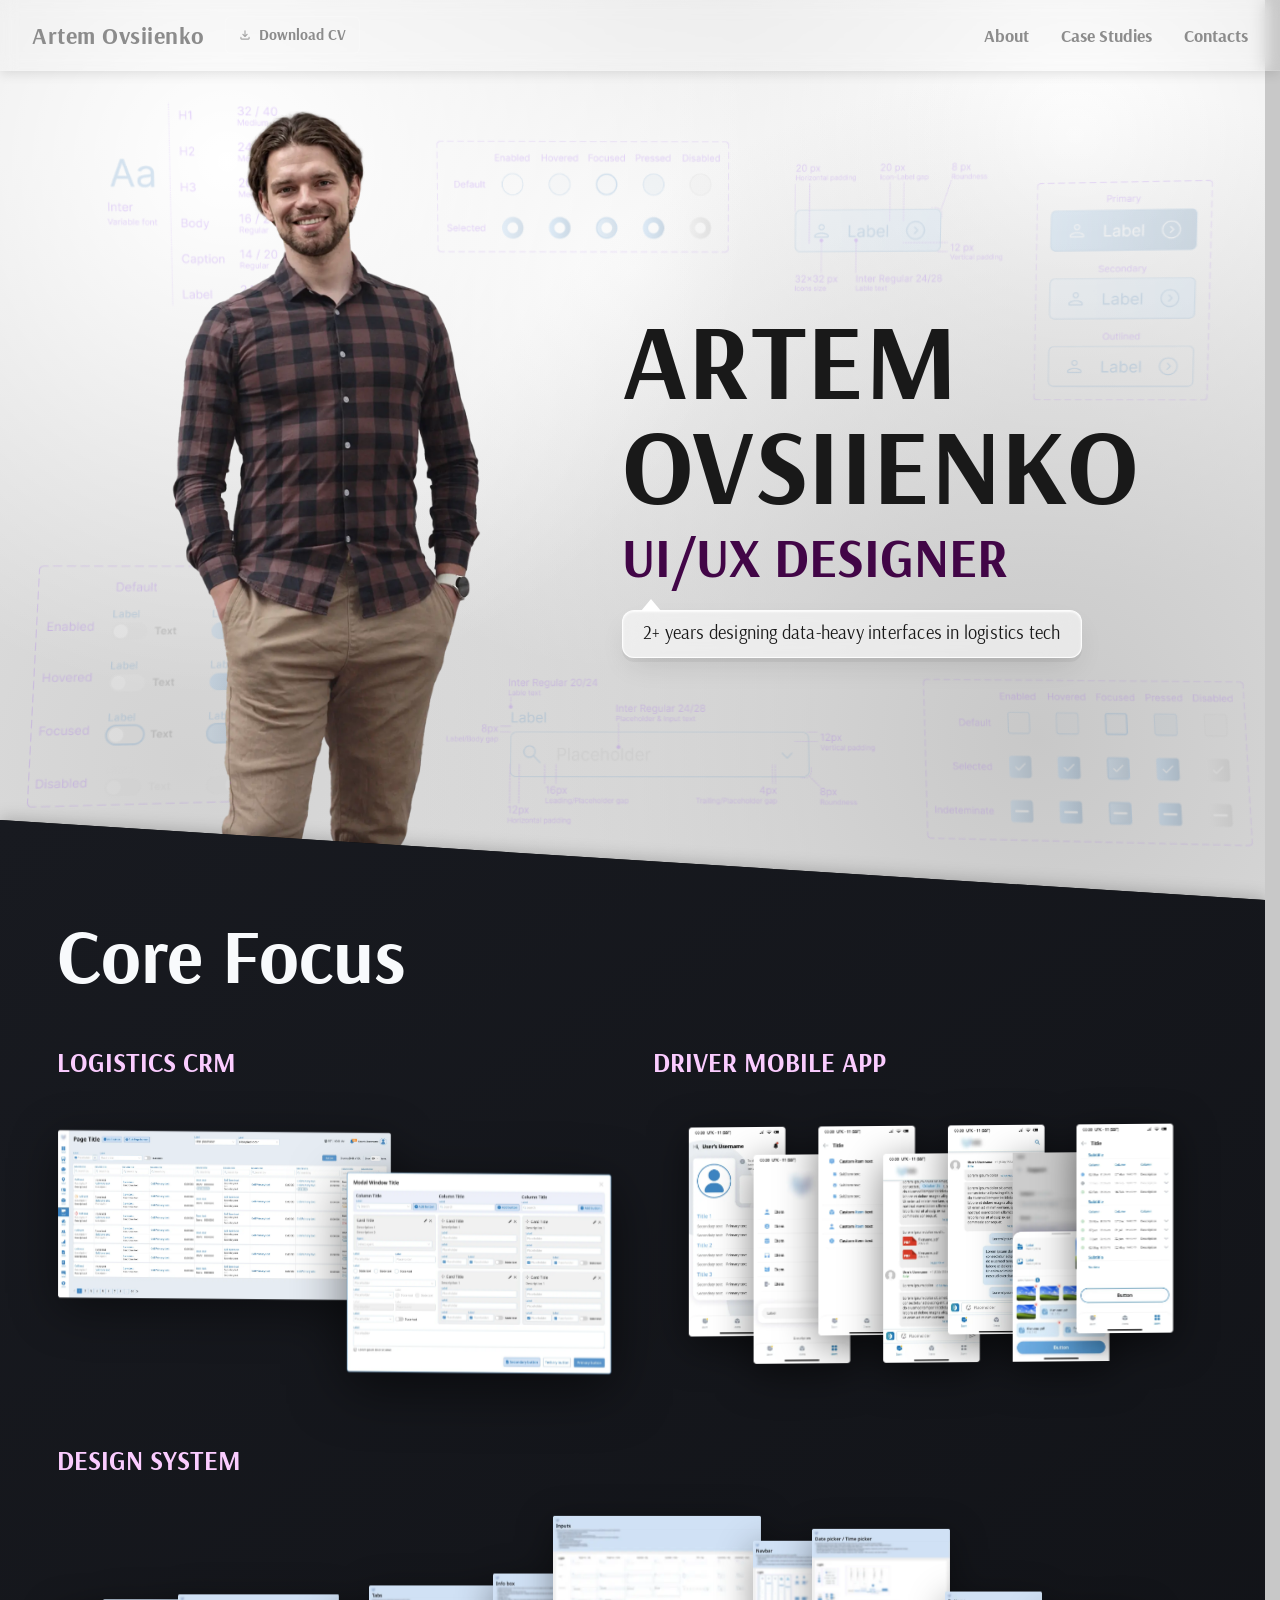
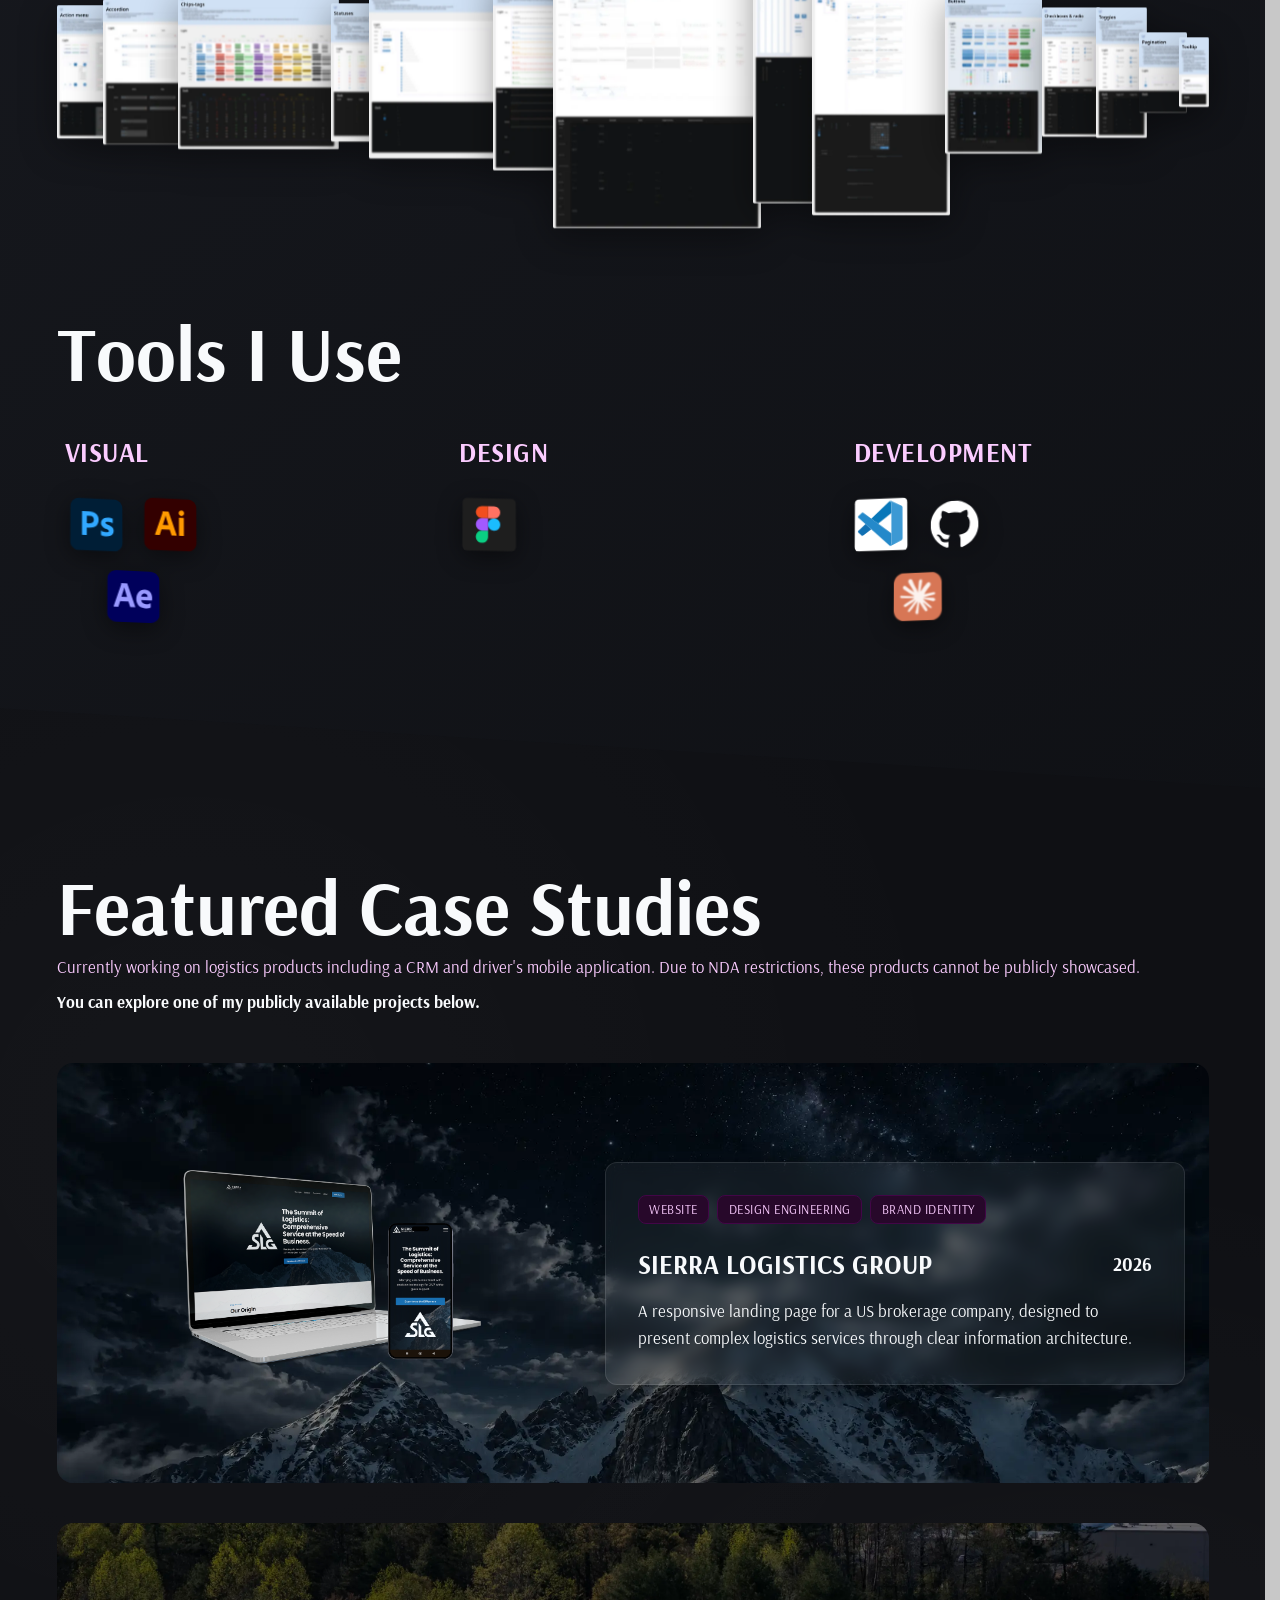
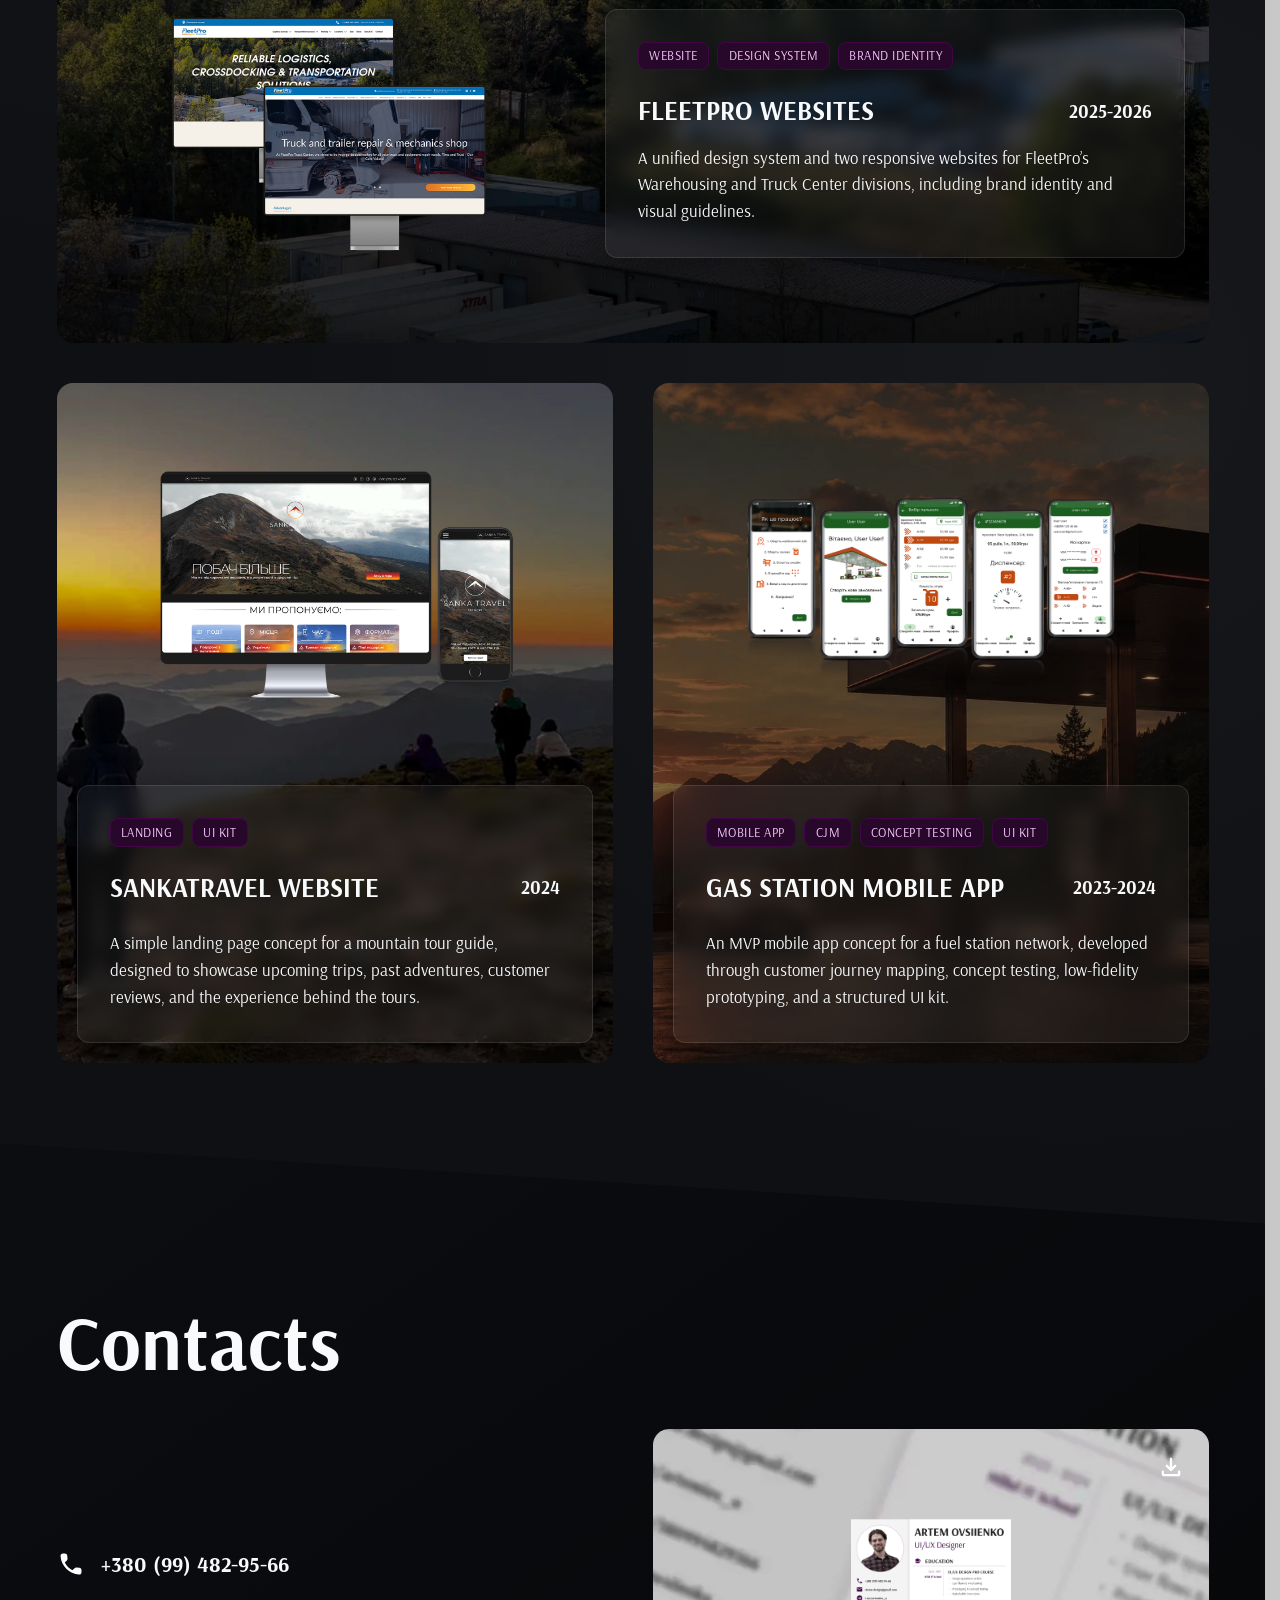
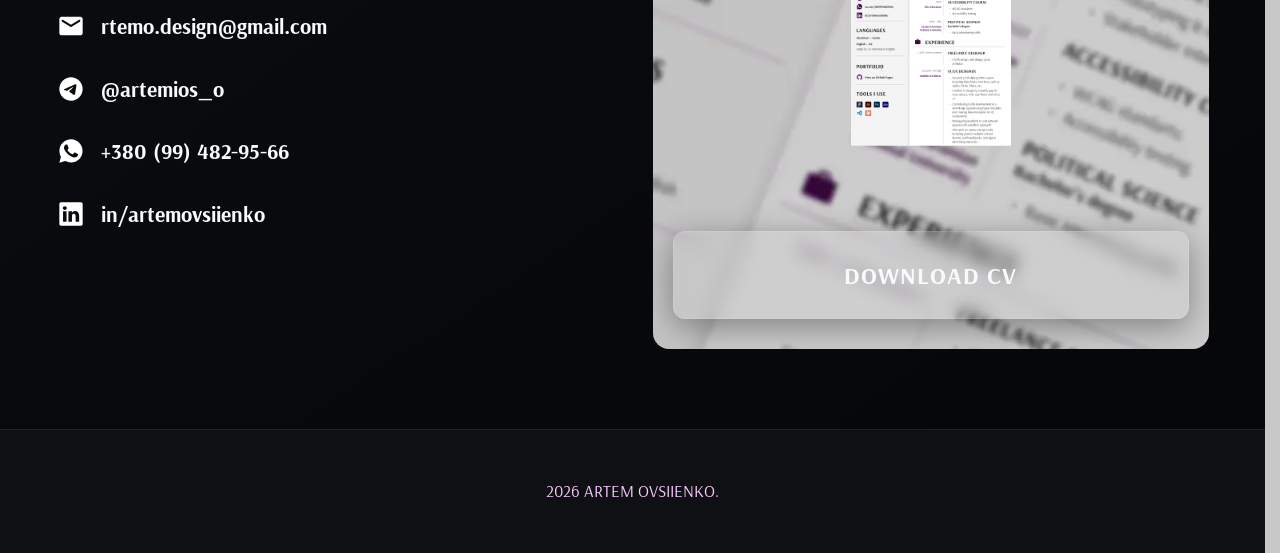
==== commit 2af91716: "Update index.html" ====
--- a/index.html
+++ b/index.html
@@ -121,7 +121,7 @@
       <!-- Core Focus Section -->
       <section id="about-me" class="section" style="padding-top: 1rem;">
         <div class="section-header">
-          <h2>Core focus</h2>
+          <h2>Core Focus</h2>
         </div>
 
         <!-- 3 Interactive Core Focus Elements -->
--- a/style.css
+++ b/style.css
@@ -15,34 +15,24 @@
   --transition: all 0.8s cubic-bezier(0.22, 1, 0.36, 1);
   --scroll-progress: 0%;
 }
+
 * {
   box-sizing: border-box;
   margin: 0;
   padding: 0;
 }
+
+/* Eliminate horizontal scroll & reserve scrollbar space to prevent layout jumps */
 html {
   scroll-behavior: smooth;
-}
-
-/* Global Responsive Media & Overflow Protection */
-img, picture, video {
+  overflow-x: clip;
   max-width: 100%;
-  height: auto;
-}
-
-/* Base interactive cleanups */
-a, button, .card, .tool-card-item {
-  -webkit-tap-highlight-color: transparent;
-}
-
-/* Anchor Scroll Padding Offset */
-#about-me,
-#work,
-#contacts {
-  scroll-margin-top: 100px;
+  scrollbar-gutter: stable;
 }
 
 body {
+  overflow-x: clip;
+  max-width: 100%;
   background-color: var(--bg-dark);
   background-image: 
     radial-gradient(circle at 15% 20%, rgba(50, 53, 61, 0.35) 0%, transparent 40%),
@@ -53,15 +43,36 @@
   font-family: var(--font-family);
   line-height: 1.6;
 }
+
 body.index-page {
   background-color: #c8c8c8; 
   background-image: none;
 }
+
+/* Global Responsive Media & Overflow Protection */
+img, picture, video {
+  max-width: 100%;
+  height: auto;
+}
+
+/* Base interactive cleanups */
+a, button, .card, .tool-card-item, .focus-card {
+  -webkit-tap-highlight-color: transparent;
+}
+
+/* Anchor Scroll Padding Offset */
+#about-me,
+#work,
+#contacts {
+  scroll-margin-top: 100px;
+}
+
 h1 { font-weight: 700; line-height: 1.02; letter-spacing: 0.5px; margin-bottom: 0.75rem; text-transform: uppercase; }
-h2 { font-size: 3.25rem; font-weight: 700; margin-bottom: 0.5rem; }
+h2 { font-size: 4.75rem; font-weight: 700; line-height: 1.02; margin-bottom: 0.5rem; }
 h3 { font-size: 1.65rem; font-weight: 700; color: var(--text-primary); text-transform: uppercase; }
 p { color: var(--text-muted); margin-bottom: 1rem; font-size: 1.05rem; }
 a { color: var(--accent); text-decoration: none; transition: var(--transition); }
+
 .section {
   max-width: var(--max-width);
   margin: 0 auto;
@@ -94,6 +105,8 @@
   font-weight: 700;
   margin-top: 0.5rem;
 }
+
+/* Standard Diamond Bullet List (For general sections) */
 .custom-list {
   list-style: none;
   padding-left: 0;
@@ -127,6 +140,7 @@
 .custom-list-dark li b {
   color: #0f172a !important;
 }
+
 .hero-lead {
   font-size: 1.5rem;
   font-weight: 700;
@@ -446,20 +460,565 @@
   padding-top: 5rem;
 }
 
-.about-me-lead {
-  font-size: 1.35rem;
+/* === CORE FOCUS SECTION === */
+.focus-grid {
+  display: grid;
+  grid-template-columns: repeat(2, 1fr);
+  gap: 3.5rem 2.5rem;
+  margin-top: 2rem;
+  margin-bottom: 4.5rem;
+  width: 100%;
+}
+.focus-card-full {
+  grid-column: 1 / -1;
+}
+.focus-card {
+  background: transparent;
+  border: none;
+  box-shadow: none;
+  border-radius: 0;
+  padding: 0;
+  display: flex;
+  flex-direction: column;
+  align-items: flex-start;
+  cursor: pointer;
+  position: relative;
+  perspective: 1200px;
+  width: 100%;
+}
+.focus-card:hover {
+  border: none;
+  box-shadow: none;
+}
+.focus-card-header {
+  margin-bottom: 1.25rem;
+  width: 100%;
+}
+.focus-card-header h3 {
+  font-size: 1.65rem;
   font-weight: 700;
   color: var(--accent-rose);
-  margin-bottom: 2rem;
-}
-
+  text-transform: uppercase;
+  margin: 0;
+}
+.focus-card-visual {
+  width: 100%;
+  display: flex;
+  align-items: center;
+  justify-content: center;
+  min-height: 280px;
+  position: relative;
+}
+.focus-card-full .focus-card-visual {
+  min-height: 340px;
+}
+
+.focus-group {
+  width: 100%;
+  height: 100%;
+  position: relative;
+  will-change: transform;
+}
+
+/* Desktop default: mobile inline components hidden */
+.focus-mobile-nda,
+.focus-mobile-details {
+  display: none !important;
+}
+
+/* CRM Item Unopened */
+.focus-crm-group {
+  height: 280px;
+}
+.crm-img-1 {
+  position: absolute;
+  top: 0;
+  left: 0;
+  height: 80% !important;
+  width: auto;
+  max-width: 60%;
+  object-fit: contain;
+  z-index: 1;
+  border-radius: 0 !important;
+  filter: drop-shadow(0 12px 24px rgba(0,0,0,0.45));
+}
+.crm-img-2 {
+  position: absolute;
+  bottom: 0;
+  right: 0;
+  height: 80% !important;
+  width: auto;
+  max-width: 48%;
+  object-fit: contain;
+  z-index: 2;
+  border-radius: 0 !important;
+  filter: drop-shadow(0 14px 28px rgba(0,0,0,0.55));
+}
+
+/* Driver Mobile App Item Unopened */
+.focus-driver-group {
+  height: 280px;
+  display: flex;
+  align-items: center;
+  justify-content: center;
+}
+.driver-img {
+  height: 75% !important;
+  max-height: 210px;
+  width: auto;
+  object-fit: contain;
+  border-radius: 0 !important;
+  margin-left: -32px;
+  filter: drop-shadow(0 10px 20px rgba(0,0,0,0.5));
+  position: relative;
+}
+.driver-img-1 { margin-left: 0; z-index: 1; margin-top: -28px; }
+.driver-img-2 { z-index: 2; margin-top: 28px; }
+.driver-img-3 { z-index: 3; margin-top: -28px; }
+.driver-img-4 { z-index: 4; margin-top: 28px; }
+.driver-img-5 { z-index: 5; margin-top: -28px; }
+.driver-img-6 { z-index: 6; margin-top: 28px; }
+.driver-img-7 { z-index: 7; margin-top: -28px; }
+
+/* ==========================================================================
+   DESIGN SYSTEM CLOSED STRIP: HORIZONTALLY CENTERED & UNIFORMLY OVERLAID
+   ========================================================================== */
+.focus-ds-group {
+  display: flex;
+  align-items: center;
+  justify-content: flex-start;
+  position: relative;
+  width: 100%;
+  height: 340px;
+}
+.focus-anim-img {
+  opacity: 1 !important;
+  border-radius: 0 !important;
+  will-change: transform;
+}
+.focus-ds-group .focus-anim-img {
+  position: relative !important;
+  flex-shrink: 0;
+  object-fit: contain !important;
+  border-radius: 0 !important;
+  margin-left: calc((100% - 1254px) / 13);
+  filter: drop-shadow(0 8px 18px rgba(0, 0, 0, 0.4));
+}
+.focus-ds-group .focus-anim-img:first-child {
+  margin-left: 0 !important;
+}
+
+/* Scaled proportions for closed deck (aspect ratio preserved) */
+.focus-ds-group .ds-img-13 { width: 54px;  height: 134px; z-index: 1; }
+.focus-ds-group .ds-img-14 { width: 83px;  height: 146px; z-index: 2; }
+.focus-ds-group .ds-img-10 { width: 161px; height: 156px; z-index: 3; }
+.focus-ds-group .ds-img-9  { width: 45px;  height: 139px; z-index: 4; }
+.focus-ds-group .ds-img-6  { width: 132px; height: 174px; z-index: 5; }
+.focus-ds-group .ds-img-5  { width: 68px;  height: 198px; z-index: 6; }
+.focus-ds-group .ds-img-2  { width: 208px; height: 314px; z-index: 7; }
+.focus-ds-group .ds-img-12 { width: 67px;  height: 264px; z-index: 8; }
+.focus-ds-group .ds-img-8  { width: 138px; height: 288px; z-index: 9; }
+.focus-ds-group .ds-img-1  { width: 103px; height: 163px; z-index: 10; }
+.focus-ds-group .ds-img-3  { width: 66px;  height: 130px; z-index: 11; }
+.focus-ds-group .ds-img-4  { width: 51px;  height: 131px; z-index: 12; }
+.focus-ds-group .ds-img-7  { width: 48px;  height: 81px;  z-index: 13; }
+.focus-ds-group .ds-img-11 { width: 30px;  height: 70px;  z-index: 14; }
+
+.focus-placeholder-clone {
+  position: absolute;
+  top: 0;
+  left: 0;
+  width: 100%;
+  height: 100%;
+  visibility: hidden !important;
+  pointer-events: none !important;
+}
+
+/* === "TAKE & SHOW" OVERLAY & BOTTOM LIQUID FRAME === */
+.focus-backdrop {
+  position: fixed;
+  top: 0;
+  left: 0;
+  width: 100%;
+  height: 100%;
+  background: rgba(0, 0, 0, 0.30);
+  backdrop-filter: blur(5px);
+  -webkit-backdrop-filter: blur(5px);
+  z-index: 2999;
+  opacity: 0;
+  visibility: hidden;
+  pointer-events: none;
+  transition: opacity 0.25s ease, visibility 0.25s ease;
+}
+.focus-backdrop.active {
+  opacity: 1;
+  visibility: visible;
+  pointer-events: auto;
+}
+
+.focus-expanded-view {
+  position: fixed;
+  top: 0;
+  left: 0;
+  width: 100%;
+  height: 100%;
+  z-index: 3000;
+  pointer-events: none;
+  visibility: hidden;
+  display: flex;
+  align-items: center;
+  justify-content: center;
+  padding: 1.5rem;
+}
+.focus-expanded-view.active,
+.focus-expanded-view.is-closing {
+  visibility: visible;
+}
+.focus-expanded-view.active {
+  pointer-events: auto;
+}
+
+/* Top Edge Gradient Shadow */
+.focus-top-shadow {
+  position: absolute;
+  top: 0;
+  left: 0;
+  width: 100%;
+  height: 160px;
+  background: linear-gradient(
+    180deg,
+    rgba(0, 0, 0, 0.65) 0%,
+    rgba(0, 0, 0, 0.35) 60%,
+    rgba(0, 0, 0, 0) 100%
+  );
+  pointer-events: none;
+  z-index: 1;
+  transform: translateY(-100%);
+  opacity: 0;
+  transition: transform 0.4s cubic-bezier(0.16, 1, 0.3, 1), opacity 0.4s ease;
+}
+.focus-expanded-view.active .focus-top-shadow {
+  transform: translateY(0);
+  opacity: 1;
+}
+.focus-expanded-view.is-closing .focus-top-shadow {
+  transform: translateY(-100%);
+  opacity: 0;
+  transition: transform 0.2s ease, opacity 0.2s ease;
+}
+
+/* Big Grey Cross Close Icon */
+.focus-modal-close {
+  position: absolute;
+  top: 2rem;
+  right: 2.5rem;
+  background: transparent !important;
+  border: none !important;
+  box-shadow: none !important;
+  outline: none;
+  padding: 0;
+  width: 48px;
+  height: 48px;
+  display: flex;
+  align-items: center;
+  justify-content: center;
+  cursor: pointer;
+  z-index: 3010;
+  opacity: 0;
+  transition: opacity 0.3s ease, transform 0.3s ease;
+}
+.focus-expanded-view.active .focus-modal-close {
+  opacity: 1;
+}
+.focus-modal-close svg {
+  width: 44px;
+  height: 44px;
+  stroke: #8C8C8C;
+  stroke-width: 2.2;
+  transition: stroke 0.3s ease, transform 0.3s ease;
+}
+.focus-modal-close:hover svg {
+  stroke: #C0A5C2;
+  transform: scale(1.1);
+}
+
+.focus-expanded-content {
+  width: 100%;
+  max-width: 100%;
+  display: flex;
+  flex-direction: column;
+  align-items: center;
+  position: relative;
+  height: 100%;
+  max-height: 100%;
+  justify-content: flex-start;
+  padding-top: 1.25rem;
+  z-index: 2;
+  overflow: hidden;
+}
+
+/* Opened title */
+.focus-expanded-title {
+  font-size: clamp(3rem, 5.2vw, 4.5rem);
+  font-weight: 700;
+  line-height: 1.05;
+  letter-spacing: 0.5px;
+  text-transform: uppercase;
+  color: #ffffff;
+  margin-bottom: 0.5rem;
+  text-align: center;
+  opacity: 0;
+  transform: translateY(-16px);
+  transition: opacity 0.25s ease, transform 0.25s ease;
+}
+.focus-expanded-view.active .focus-expanded-title {
+  opacity: 1;
+  transform: translateY(0);
+  transition: opacity 0.6s ease 0.15s, transform 0.6s cubic-bezier(0.16, 1, 0.3, 1) 0.15s;
+}
+
+/* Disclaimer placed right under opened title */
+.focus-expanded-disclaimer {
+  display: inline-flex;
+  align-items: center;
+  justify-content: center;
+  gap: 0.6rem;
+  margin-bottom: 0.5rem;
+  opacity: 0;
+  transform: translateY(-10px);
+  transition: opacity 0.25s ease, transform 0.25s ease;
+}
+.focus-expanded-view.active .focus-expanded-disclaimer {
+  opacity: 1;
+  transform: translateY(0);
+  transition: opacity 0.6s ease 0.2s, transform 0.6s cubic-bezier(0.16, 1, 0.3, 1) 0.2s;
+}
+.focus-disclaimer-icon {
+  width: 18px;
+  height: 18px;
+  object-fit: contain;
+  flex-shrink: 0;
+}
+.focus-disclaimer-text {
+  color: var(--accent-rose);
+  font-size: 0.95rem;
+  line-height: 1.35;
+  font-weight: 600;
+}
+
+.focus-expanded-stage {
+  position: relative;
+  width: 100%;
+  max-width: 1600px;
+  flex-grow: 1;
+  display: flex;
+  flex-direction: column;
+  align-items: center;
+  justify-content: flex-start;
+  padding-top: 0;
+  padding-bottom: 0;
+  min-height: 0;
+}
+
+.focus-expanded-img-slot {
+  width: 100%;
+  height: 58vh;
+  display: flex;
+  align-items: center;
+  justify-content: center;
+  position: relative;
+  z-index: 2;
+  margin-top: -0.5rem;
+}
+
+/* Opened CRM in horizontal row */
+.focus-expanded-img-slot[data-opened="crm"] .focus-crm-group {
+  display: flex;
+  flex-direction: row;
+  align-items: center;
+  justify-content: center;
+  gap: 2rem;
+  width: 100%;
+  height: 100%;
+  position: static;
+}
+.focus-expanded-img-slot[data-opened="crm"] .crm-img-1,
+.focus-expanded-img-slot[data-opened="crm"] .crm-img-2 {
+  position: static;
+  height: 48vh !important;
+  max-height: 48vh !important;
+  width: auto;
+  max-width: 48vw;
+  object-fit: contain;
+  filter: drop-shadow(0 20px 40px rgba(0,0,0,0.6));
+  border-radius: 0 !important;
+}
+
+/* Opened Driver App in horizontal row */
+.focus-expanded-img-slot[data-opened="driverapp"] .focus-driver-group {
+  display: flex;
+  flex-direction: row;
+  align-items: center;
+  justify-content: center;
+  gap: 0.85rem;
+  width: 100%;
+  max-width: 1350px;
+  height: 100%;
+}
+.focus-expanded-img-slot[data-opened="driverapp"] .driver-img {
+  height: 46vh !important;
+  max-height: 46vh !important;
+  width: auto;
+  max-width: calc((100% - 6rem) / 7);
+  margin-left: 0;
+  margin-top: 0;
+  border-radius: 0 !important;
+  filter: drop-shadow(0 18px 36px rgba(0,0,0,0.6));
+}
+
+/* ==========================================================================
+   DESIGN SYSTEM OPENED MOSAIC (ZERO DISTORTION, CENTER-OUT GEOMETRY)
+   ========================================================================== */
+.focus-expanded-img-slot[data-opened="ds"] {
+  display: flex;
+  align-items: center;
+  justify-content: center;
+  width: 100%;
+  flex-grow: 1;
+  margin-top: 0.25rem;
+  padding-bottom: 0;
+  min-height: 0;
+}
+
+.focus-expanded-img-slot[data-opened="ds"] .focus-ds-group {
+  position: relative;
+  display: block;
+  height: min(calc(100vh - 200px), calc(min(96vw, 1560px) * (993 / 2429))) !important;
+  width: calc(min(calc(100vh - 200px), calc(min(96vw, 1560px) * (993 / 2429))) * (2429 / 993)) !important;
+  max-height: none !important;
+  max-width: none !important;
+  aspect-ratio: 2429 / 993 !important;
+}
+
+.focus-expanded-img-slot[data-opened="ds"] .focus-anim-img {
+  position: absolute !important;
+  object-fit: contain !important;
+  border-radius: 0 !important;
+  opacity: 1 !important;
+  margin: 0 !important;
+  max-height: none !important;
+  transform: none;
+  filter: drop-shadow(0 14px 28px rgba(0, 0, 0, 0.55));
+}
+
+/* Coordinates from reference geometry */
+.focus-expanded-img-slot[data-opened="ds"] .ds-img-13 { left: 0.00%;  top: 16.41%; width: 5.80%;  height: 35.15%; }
+.focus-expanded-img-slot[data-opened="ds"] .ds-img-14 { left: 2.55%;  top: 54.58%; width: 8.81%;  height: 37.97%; }
+.focus-expanded-img-slot[data-opened="ds"] .ds-img-10 { left: 7.04%;  top: 10.98%; width: 17.17%; height: 40.58%; }
+.focus-expanded-img-slot[data-opened="ds"] .ds-img-9  { left: 12.60%; top: 54.58%; width: 4.78%;  height: 36.15%; }
+.focus-expanded-img-slot[data-opened="ds"] .ds-img-6  { left: 18.61%; top: 54.58%; width: 14.08%; height: 45.42%; }
+.focus-expanded-img-slot[data-opened="ds"] .ds-img-5  { left: 25.44%; top: 0.00%;  width: 7.25%;  height: 51.56%; }
+.focus-expanded-img-slot[data-opened="ds"] .ds-img-2  { left: 33.92%; top: 11.98%; width: 22.19%; height: 82.07%; }
+.focus-expanded-img-slot[data-opened="ds"] .ds-img-12 { left: 57.35%; top: 18.73%; width: 7.12%;  height: 68.58%; }
+.focus-expanded-img-slot[data-opened="ds"] .ds-img-8  { left: 65.71%; top: 15.61%; width: 14.66%; height: 74.92%; }
+.focus-expanded-img-slot[data-opened="ds"] .ds-img-1  { left: 81.60%; top: 9.26%;  width: 10.91%; height: 42.30%; }
+.focus-expanded-img-slot[data-opened="ds"] .ds-img-3  { left: 81.60%; top: 54.58%; width: 7.04%;  height: 34.04%; }
+.focus-expanded-img-slot[data-opened="ds"] .ds-img-4  { left: 89.87%; top: 54.58%; width: 5.56%;  height: 34.94%; }
+.focus-expanded-img-slot[data-opened="ds"] .ds-img-7  { left: 93.45%; top: 30.11%; width: 5.19%;  height: 21.45%; }
+.focus-expanded-img-slot[data-opened="ds"] .ds-img-11 { left: 96.67%; top: 54.58%; width: 3.33%;  height: 19.13%; }
+
+/* ==========================================================================
+   LIQUID GLASS FRAME & POINTED LIST
+   ========================================================================== */
+.focus-modal-liquid-frame {
+  position: absolute;
+  bottom: 0.75rem;
+  left: 50%;
+  transform: translateX(-50%) translateY(35px);
+  width: clamp(340px, 60vw, 840px);
+  max-width: 94vw;
+  background: rgba(0, 0, 0, 0.5);
+  backdrop-filter: blur(10px);
+  -webkit-backdrop-filter: blur(10px);
+  border: 1px solid rgba(255, 255, 255, 0.16);
+  border-radius: var(--radius);
+  padding: 1.5rem 2.25rem;
+  box-shadow: 0 20px 50px rgba(0, 0, 0, 0.8);
+  z-index: 10;
+  opacity: 0;
+  overflow: hidden;
+  transition: opacity 0.3s ease, transform 0.3s ease;
+}
+.focus-expanded-view.active .focus-modal-liquid-frame {
+  opacity: 1;
+  transform: translateX(-50%) translateY(0);
+  transition: opacity 0.7s ease 0.25s, transform 0.8s cubic-bezier(0.16, 1, 0.3, 1) 0.25s;
+}
+
+.focus-modal-list {
+  list-style: none;
+  padding: 0;
+  margin: 0;
+  width: 100%;
+}
+
+.focus-modal-list li::before,
+.focus-mobile-list li::before,
+.focus-point-item::before {
+  display: none !important;
+  content: none !important;
+}
+
+.focus-point-item {
+  display: flex;
+  align-items: flex-start;
+  gap: 0.9rem;
+  padding-left: 0 !important;
+  margin-bottom: 0.9rem;
+  width: 100%;
+  box-sizing: border-box;
+}
+
+.focus-point-item:last-child {
+  margin-bottom: 0;
+}
+
+.focus-modal-list .focus-point-icon {
+  width: 20px;
+  height: 20px;
+  flex-shrink: 0;
+  margin-top: 3px;
+  object-fit: contain;
+}
+
+.focus-point-text {
+  flex: 1 1 0%;
+  min-width: 0;
+  max-width: 100%;
+  white-space: normal;
+  overflow-wrap: break-word;
+  word-break: normal;
+}
+
+.focus-point-title {
+  display: block;
+  font-weight: 700;
+  color: #ffffff;
+  margin-bottom: 0.15rem;
+  line-height: 1.35;
+}
+
+.focus-point-desc {
+  display: block;
+  font-weight: 400;
+  color: #ffffff;
+  line-height: 1.4;
+}
+
+/* === FULL-WIDTH SECTIONS FIXED TO AVOID HORIZONTAL SCROLL === */
 .section-elevated-wrapper {
-  width: 100vw;
-  position: relative;
-  left: 50%;
-  right: 50%;
-  margin-left: -50vw;
-  margin-right: -50vw;
+  width: 100%;
+  position: relative;
   background-color: var(--bg-elevated);
   background-image: 
     radial-gradient(circle at 15% 20%, rgba(255, 255, 255, 0.025) 0%, transparent 40%),
@@ -597,7 +1156,6 @@
   overflow: hidden;
 }
 
-/* Mouse-following "Firefly" gradient glow */
 .card-glass-holder::before {
   content: "";
   position: absolute;
@@ -689,11 +1247,11 @@
   border-color: rgba(255, 255, 255, 0.20);
 }
 
-/* === TOOLS I USE SECTION STYLING & TOOLTIPS === */
+/* === TOOLS I USE SECTION === */
 .tools-columns-grid {
   display: grid;
   grid-template-columns: repeat(3, 1fr);
-  gap: 2.5rem;
+  gap: 2rem;
   margin-top: 2rem;
 }
 .tools-column {
@@ -709,13 +1267,13 @@
   z-index: 20;
 }
 .tools-column-title {
-  font-size: 1.35rem;
+  font-size: 1.65rem;
   font-weight: 700;
   color: var(--accent-rose);
   letter-spacing: 0.5px;
-  margin-bottom: 2.5rem;
+  margin-bottom: 1.5rem;
   text-align: left;
-  text-transform: none;
+  text-transform: uppercase;
 }
 
 .tools-icon-single {
@@ -728,7 +1286,7 @@
 .tools-icon-grid-triangle {
   display: grid;
   grid-template-columns: repeat(2, auto);
-  gap: 2.25rem 2.25rem;
+  gap: 0.9rem 1rem;
   justify-content: flex-start;
   align-items: center;
   width: 100%;
@@ -755,10 +1313,10 @@
 }
 
 .tool-card-icon {
-  width: 92px;
-  height: 92px;
+  width: 58px;
+  height: 58px;
   object-fit: contain;
-  filter: drop-shadow(0 8px 16px rgba(0, 0, 0, 0.45));
+  filter: drop-shadow(0 6px 12px rgba(0, 0, 0, 0.45));
   will-change: transform;
   transition: filter 0.5s ease;
 }
@@ -767,7 +1325,7 @@
   display: none;
 }
 
-/* === Liquid Glass Tooltip Base (Desktop) === */
+/* Liquid Glass Tooltip Base (Desktop) */
 .tool-tooltip {
   position: absolute;
   top: 50%;
@@ -785,57 +1343,31 @@
   width: max-content;
   min-width: 210px;
   text-align: left;
-}
-
-/* --- Expanding from Left to Right (0.85s) --- */
+  overflow: hidden;
+}
+
 .tooltip-right {
   left: calc(100% + 20px);
-  transform: translateY(-50%) translateX(-20px);
-  clip-path: inset(0 100% 0 0);
-  transition: opacity 0.6s ease, visibility 0.6s ease, transform 0.85s cubic-bezier(0.16, 1, 0.3, 1), clip-path 0.85s cubic-bezier(0.16, 1, 0.3, 1);
-}
-.tooltip-right::before {
-  content: "";
-  position: absolute;
-  top: 50%;
-  right: 100%;
-  transform: translateY(-50%);
-  border-width: 7px;
-  border-style: solid;
-  border-color: transparent rgba(255, 255, 255, 0.15) transparent transparent;
+  transform: translateY(-50%) translateX(-15px);
+  transition: opacity 0.4s ease, visibility 0.4s ease, transform 0.5s cubic-bezier(0.16, 1, 0.3, 1);
 }
 .tool-card-item:hover .tooltip-right {
   opacity: 1;
   visibility: visible;
   transform: translateY(-50%) translateX(0);
-  clip-path: inset(0 0 0 0);
-}
-
-/* --- Expanding from Right to Left (0.85s) --- */
+}
+
 .tooltip-left {
   right: calc(100% + 20px);
-  transform: translateY(-50%) translateX(20px);
-  clip-path: inset(0 0 0 100%);
-  transition: opacity 0.6s ease, visibility 0.6s ease, transform 0.85s cubic-bezier(0.16, 1, 0.3, 1), clip-path 0.85s cubic-bezier(0.16, 1, 0.3, 1);
-}
-.tooltip-left::before {
-  content: "";
-  position: absolute;
-  top: 50%;
-  left: 100%;
-  transform: translateY(-50%);
-  border-width: 7px;
-  border-style: solid;
-  border-color: transparent transparent transparent rgba(255, 255, 255, 0.15);
+  transform: translateY(-50%) translateX(15px);
+  transition: opacity 0.4s ease, visibility 0.4s ease, transform 0.5s cubic-bezier(0.16, 1, 0.3, 1);
 }
 .tool-card-item:hover .tooltip-left {
   opacity: 1;
   visibility: visible;
   transform: translateY(-50%) translateX(0);
-  clip-path: inset(0 0 0 0);
-}
-
-/* === Tooltip Text & List Content === */
+}
+
 .tooltip-title {
   font-size: 1.1rem;
   font-weight: 700;
@@ -879,7 +1411,6 @@
   background-size: contain;
 }
 
-/* Staggered Text Entrance */
 .tool-card-item:hover .tooltip-title {
   opacity: 1;
   transform: translateY(0);
@@ -951,101 +1482,11 @@
   letter-spacing: 1px;
   margin-bottom: 0;
 }
-.modal-overlay {
-  position: fixed;
-  top: 0;
-  left: 0;
-  width: 100vw;
-  height: 100vh;
-  background: rgba(0, 0, 0, 0.75);
-  backdrop-filter: blur(8px);
-  -webkit-backdrop-filter: blur(8px);
-  z-index: 2000;
-  display: flex;
-  align-items: center;
-  justify-content: center;
-  padding: 1.5rem;
-  opacity: 0;
-  visibility: hidden;
-  transition: all 0.3s ease;
-}
-.modal-overlay.active {
-  opacity: 1;
-  visibility: visible;
-}
-.modal-box {
-  background: rgba(26, 28, 33, 0.95);
-  border: 1px solid rgba(255, 255, 255, 0.2);
-  border-radius: var(--radius);
-  padding: 2.25rem;
-  max-width: 480px;
-  width: 100%;
-  box-shadow: 0 20px 50px rgba(0, 0, 0, 0.8);
-  transform: translateY(20px);
-  transition: transform 0.3s ease;
-}
-.modal-overlay.active .modal-box {
-  transform: translateY(0);
-}
-.modal-box h3 {
-  margin-bottom: 0.75rem;
-  font-size: 1.5rem;
-}
-.modal-box p {
-  color: var(--text-primary);
-  font-size: 1.05rem;
-  margin-bottom: 1.75rem;
-  line-height: 1.5;
-}
-.modal-actions {
-  display: flex;
-  gap: 1rem;
-  justify-content: flex-end;
-}
-.btn-modal-cancel {
-  background: transparent;
-  color: var(--text-muted);
-  border: 1px solid var(--border-color);
-  padding: 0.75rem 1.25rem;
-}
-.btn-modal-cancel:hover {
-  color: var(--text-primary);
-  border-color: var(--border-hover);
-}
-.btn-modal-confirm {
-  background: var(--text-primary);
-  color: #000;
-  padding: 0.75rem 1.5rem;
-}
-.btn-modal-confirm:hover {
-  background: #ffffff;
-  color: #000;
-}
-.case-nav-right {
-  display: flex;
-  align-items: center;
-  gap: 1rem;
-  flex-shrink: 0;
-}
-.back-arrow-icon {
-  width: 16px;
-  height: 16px;
-  flex-shrink: 0;
-  stroke: #8C8C8C;
-  transition: var(--transition);
-}
-.btn-back-nav:hover .back-arrow-icon {
-  stroke: #C0A5C2;
-}
-
-/* === CASE STUDY HERO BACKGROUNDS (SIERRA & FLEETPRO) === */
+
+/* === CASE STUDY HERO BACKGROUNDS === */
 .case-hero-wrapper {
   position: relative;
-  width: 100vw;
-  left: 50%;
-  right: 50%;
-  margin-left: -50vw;
-  margin-right: -50vw;
+  width: 100%;
   padding: 9.5rem 1.5rem 5rem;
   background-size: cover;
   background-position: center;
@@ -1075,7 +1516,6 @@
   margin: 0 auto;
 }
 
-/* Smooth transition when followed by diagonal cut wrappers */
 .case-hero-wrapper + .section-elevated-wrapper,
 .case-hero-wrapper + .bg2-shadow-caster,
 .case-hero-wrapper + .main-scrolling-content {
@@ -1356,7 +1796,7 @@
 }
 .carousel-stage {
   position: relative;
-  width: 100vw;
+  width: 100%;
   display: flex;
   align-items: center;
   justify-content: center;
@@ -1447,12 +1887,8 @@
 
 /* === STANDALONE FOOTER SECTION === */
 .footer-section-wrapper {
-  width: 100vw;
-  position: relative;
-  left: 50%;
-  right: 50%;
-  margin-left: -50vw;
-  margin-right: -50vw;
+  width: 100%;
+  position: relative;
   background-color: var(--bg-elevated);
   border-top: 1px solid rgba(255, 255, 255, 0.08);
   padding: 1.5rem 0;
@@ -1497,19 +1933,207 @@
   .ui-8 { width: clamp(180px, 20vw, 307px); bottom: 10%; left: 3%; transform-origin: center; }
 }
 
+/* ==========================================================================
+   MOBILE CORE FOCUS: NATIVE SWIPEABLE CAROUSELS + INLINE BULLETS
+   ========================================================================== */
 @media (max-width: 992px) {
-  html, body {
-    overflow-x: hidden;
-  }
-
-  h2 { font-size: 2.5rem; }
+  h2 { font-size: 3rem; line-height: 1.1; }
   .card-full { grid-template-columns: 1fr; }
   .cards-grid-two, .contact-grid-two, .case-hero-grid, .comparison-split-wrapper, .outcome-columns-wrapper, .tools-columns-grid { grid-template-columns: 1fr; }
   .new-pages-overlap-container { flex-wrap: wrap; gap: 1.5rem; }
   .new-page-card { flex: 0 0 45%; margin-right: 0; }
   .section, .section-hero, .section-no-frame, .contact-section-clean { padding: 0 1.25rem 2.5rem; }
+
+  /* Disable tap-to-expand affordance & enforce full-width card stretching */
+  .focus-card {
+    cursor: default !important;
+    perspective: none !important;
+    align-items: stretch !important;
+    width: 100% !important;
+  }
+  .focus-grid {
+    grid-template-columns: 1fr;
+    gap: 3.5rem;
+    margin-bottom: 3.5rem;
+    width: 100% !important;
+  }
+  .focus-card-full {
+    grid-column: auto;
+  }
+
+  /* Compact NDA Pill right below title */
+  .focus-mobile-nda {
+    display: inline-flex !important;
+    align-items: center;
+    gap: 0.45rem;
+    margin-top: 0.5rem;
+    padding: 0.25rem 0.65rem;
+    background: rgba(251, 204, 255, 0.08);
+    border: 1px solid rgba(251, 204, 255, 0.22);
+    border-radius: 6px;
+    font-size: 0.85rem;
+    font-weight: 600;
+    color: var(--accent-rose);
+  }
+  .focus-mobile-nda .focus-disclaimer-icon {
+    width: 14px;
+    height: 14px;
+    object-fit: contain;
+  }
+
+  /* Carousel Viewport: Bleeds edge-to-edge so cards peek on the right */
+  .focus-card-visual {
+    width: calc(100% + 2.5rem) !important;
+    margin-left: -1.25rem !important;
+    margin-right: -1.25rem !important;
+    padding: 0 !important;
+    min-height: auto !important;
+    height: auto !important;
+    overflow: visible !important;
+  }
+
+  /* Shared Native Horizontal Carousel Track */
+  .focus-group {
+    display: flex !important;
+    flex-direction: row !important;
+    align-items: center !important;
+    justify-content: flex-start !important;
+    overflow-x: auto !important;
+    scroll-snap-type: x mandatory !important;
+    scroll-padding-left: 1.25rem;
+    -webkit-overflow-scrolling: touch;
+    scrollbar-width: none;
+    padding: 1.25rem 1.25rem 1.75rem !important;
+    gap: 1rem !important;
+    width: 100% !important;
+    height: auto !important;
+  }
+  .focus-group::-webkit-scrollbar {
+    display: none;
+  }
+
+  /* Reset all frames for mobile carousel */
+  .focus-group .focus-anim-img {
+    position: relative !important;
+    top: auto !important;
+    bottom: auto !important;
+    left: auto !important;
+    right: auto !important;
+    margin: 0 !important;
+    transform: none !important;
+    border-radius: 0 !important;
+    scroll-snap-align: start !important;
+    filter: drop-shadow(0 8px 18px rgba(0, 0, 0, 0.5)) !important;
+  }
+
+  /* 1. Logistics CRM Carousel (82vw wide for peeking) */
+  .focus-crm-group {
+    height: 250px !important;
+  }
+  .focus-crm-group .crm-img-1,
+  .focus-crm-group .crm-img-2 {
+    flex: 0 0 82vw !important;
+    max-width: 82vw !important;
+    height: 100% !important;
+    max-height: none !important;
+    object-fit: contain !important;
+  }
+
+  /* 2. Driver App Carousel (Phone screens browse naturally) */
+  .focus-driver-group {
+    height: 270px !important;
+    gap: 0.85rem !important;
+  }
+  .focus-driver-group .driver-img {
+    flex: 0 0 auto !important;
+    width: auto !important;
+    height: 100% !important;
+    max-height: none !important;
+    object-fit: contain !important;
+  }
+
+  /* 3. Design System Carousel (Filtered 9-frame curated deck) */
+  .focus-ds-group {
+    height: 240px !important;
+    gap: 0.85rem !important;
+  }
+  .focus-ds-group .ds-img-2,
+  .focus-ds-group .ds-img-8,
+  .focus-ds-group .ds-img-12,
+  .focus-ds-group .ds-img-7,
+  .focus-ds-group .ds-img-11 {
+    display: none !important;
+  }
+  .focus-ds-group .focus-anim-img {
+    flex: 0 0 auto !important;
+    width: auto !important;
+    height: 100% !important;
+    max-width: 80vw !important;
+    object-fit: contain !important;
+  }
+
+  /* Mobile Descriptive Points (Responsive multi-line wrapping) */
+  .focus-mobile-details {
+    display: block !important;
+    width: 100% !important;
+    max-width: 100% !important;
+    margin-top: 0.5rem;
+    box-sizing: border-box !important;
+  }
   
-  /* Mobile Gallery & Case Detail Width Constraints (Fixes GasStation / SankaTravel Image Overflow) */
+  .focus-mobile-list {
+    display: flex !important;
+    flex-direction: column !important;
+    width: 100% !important;
+    max-width: 100% !important;
+    list-style: none !important;
+    padding: 0 !important;
+    margin: 0 !important;
+    box-sizing: border-box !important;
+  }
+
+  .focus-mobile-list .focus-point-item {
+    display: flex !important;
+    flex-direction: row !important;
+    align-items: flex-start !important;
+    width: 100% !important;
+    max-width: 100% !important;
+    box-sizing: border-box !important;
+    gap: 0.75rem;
+    margin-bottom: 0.85rem;
+    padding: 0 !important;
+  }
+
+  .focus-mobile-list .focus-point-item:last-child {
+    margin-bottom: 0;
+  }
+
+  .focus-mobile-list .focus-point-icon {
+    width: 18px !important;
+    height: 18px !important;
+    flex-shrink: 0 !important;
+    margin-top: 3px !important;
+    object-fit: contain !important;
+  }
+
+  .focus-mobile-list .focus-point-text {
+    flex: 1 1 0% !important;
+    min-width: 0 !important;
+    max-width: 100% !important;
+    white-space: normal !important;
+    overflow-wrap: break-word !important;
+    word-break: normal !important;
+    font-size: 1rem;
+    line-height: 1.5;
+    color: #e2e8f0;
+  }
+
+  .focus-mobile-list .focus-point-text b {
+    color: #ffffff;
+    font-weight: 700;
+  }
+
+  /* Mobile Gallery & Case Detail Width Constraints */
   .case-gallery-container {
     padding: 6rem 1rem 3rem !important;
     width: 100% !important;
@@ -1643,8 +2267,8 @@
   }
 
   .tool-card-icon {
-    width: 64px;
-    height: 64px;
+    width: 48px;
+    height: 48px;
     flex-shrink: 0;
   }
 
@@ -1669,7 +2293,6 @@
     flex: 1;
     min-width: 0;
     max-width: 100%;
-    
     max-height: none !important;
     opacity: 1 !important;
     visibility: visible !important;
@@ -1681,11 +2304,6 @@
     clip-path: none !important;
     transition: border-color 0.35s ease, background-color 0.35s ease !important;
     box-sizing: border-box;
-  }
-
-  .tooltip-right::before,
-  .tooltip-left::before {
-    display: none !important;
   }
 
   .tooltip-title {
@@ -1739,7 +2357,7 @@
     border-color: rgba(255, 255, 255, 0.25) !important;
   }
 
-  /* === NEW MOBILE CASE CARDS LOGIC === */
+  /* Mobile Case Cards Logic */
   .desktop-link-overlay,
   .card-desktop-header {
     display: none !important;
@@ -1797,7 +2415,6 @@
     transform: scale(1) !important;
   }
 
-  /* Tightened padding inside mobile glass frames */
   .card-glass-holder {
     margin: 0 1.25rem 0.75rem !important;
     padding: 1.25rem !important;
@@ -1850,6 +2467,6 @@
 }
 
 @media (max-width: 576px) {
-  h2 { font-size: 2rem; }
+  h2 { font-size: 2.5rem; line-height: 1.15; }
   .case-title { font-size: 2.25rem; }
 }
